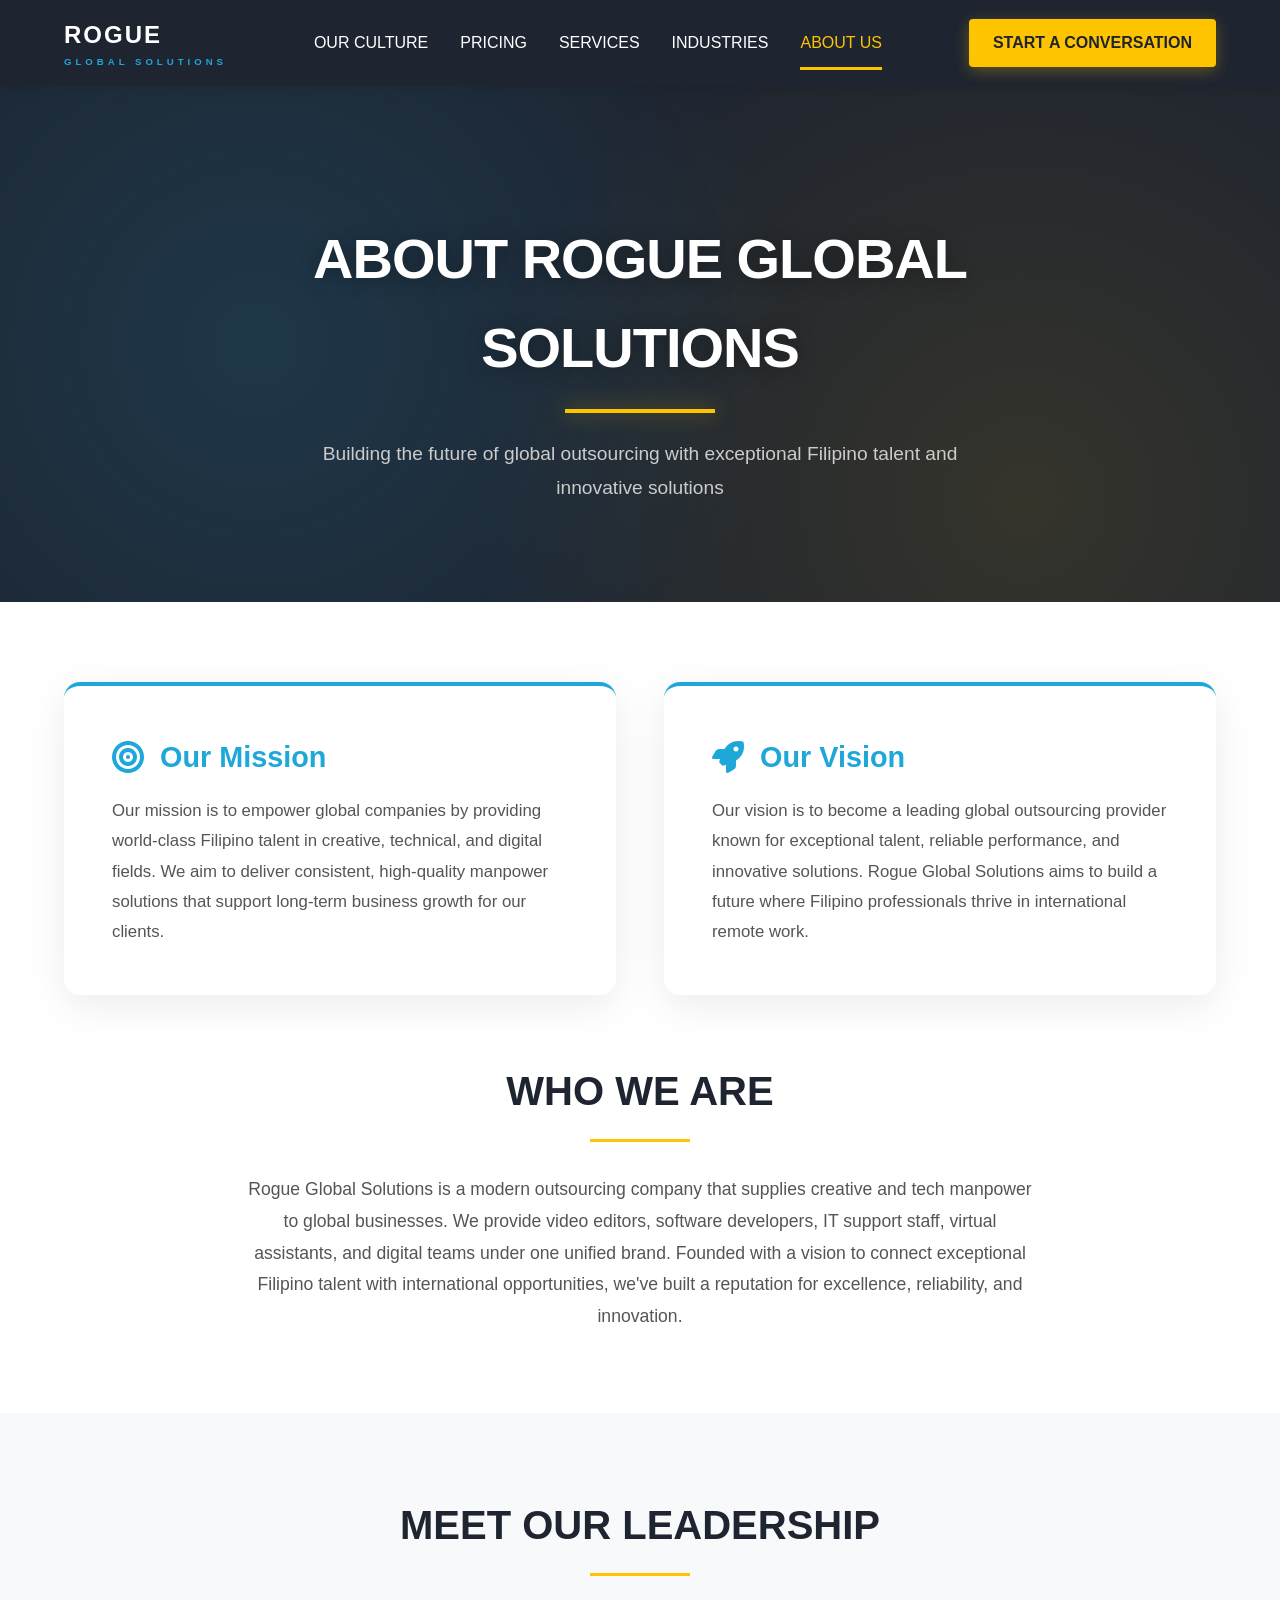
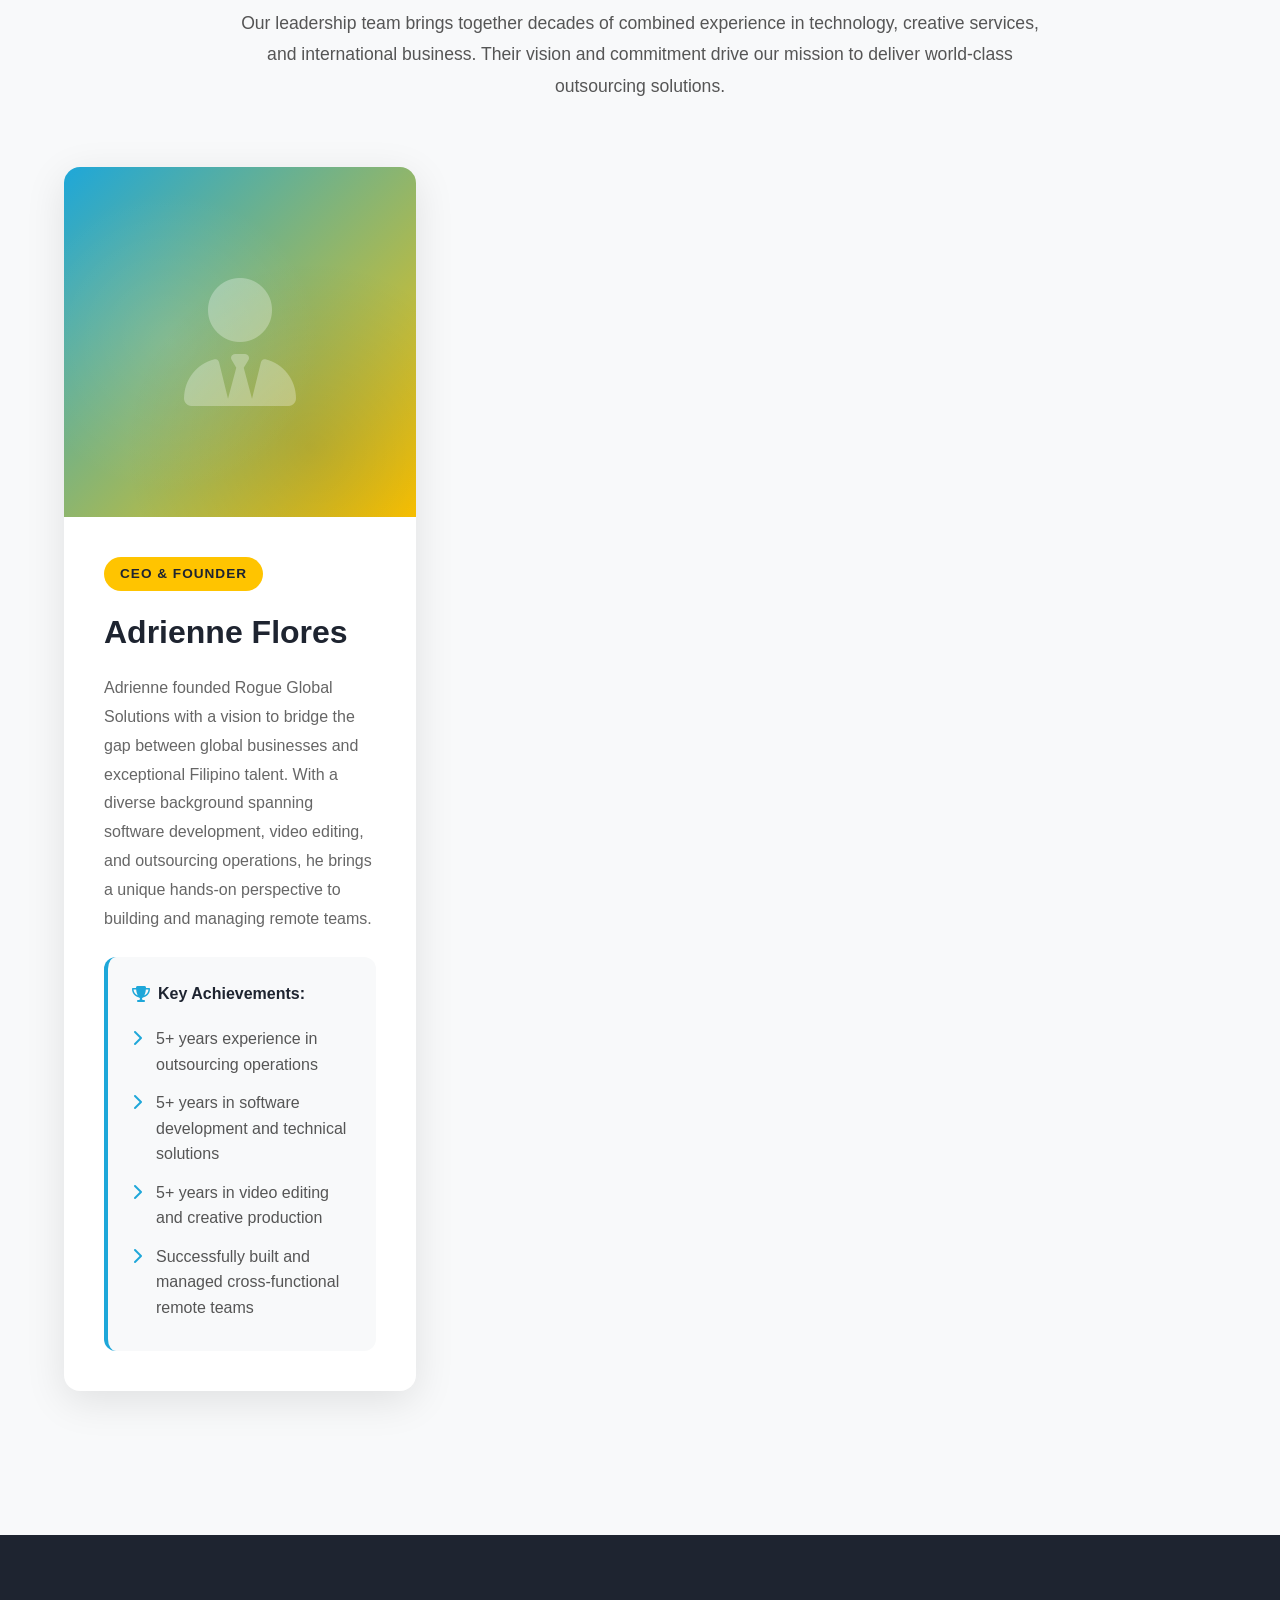
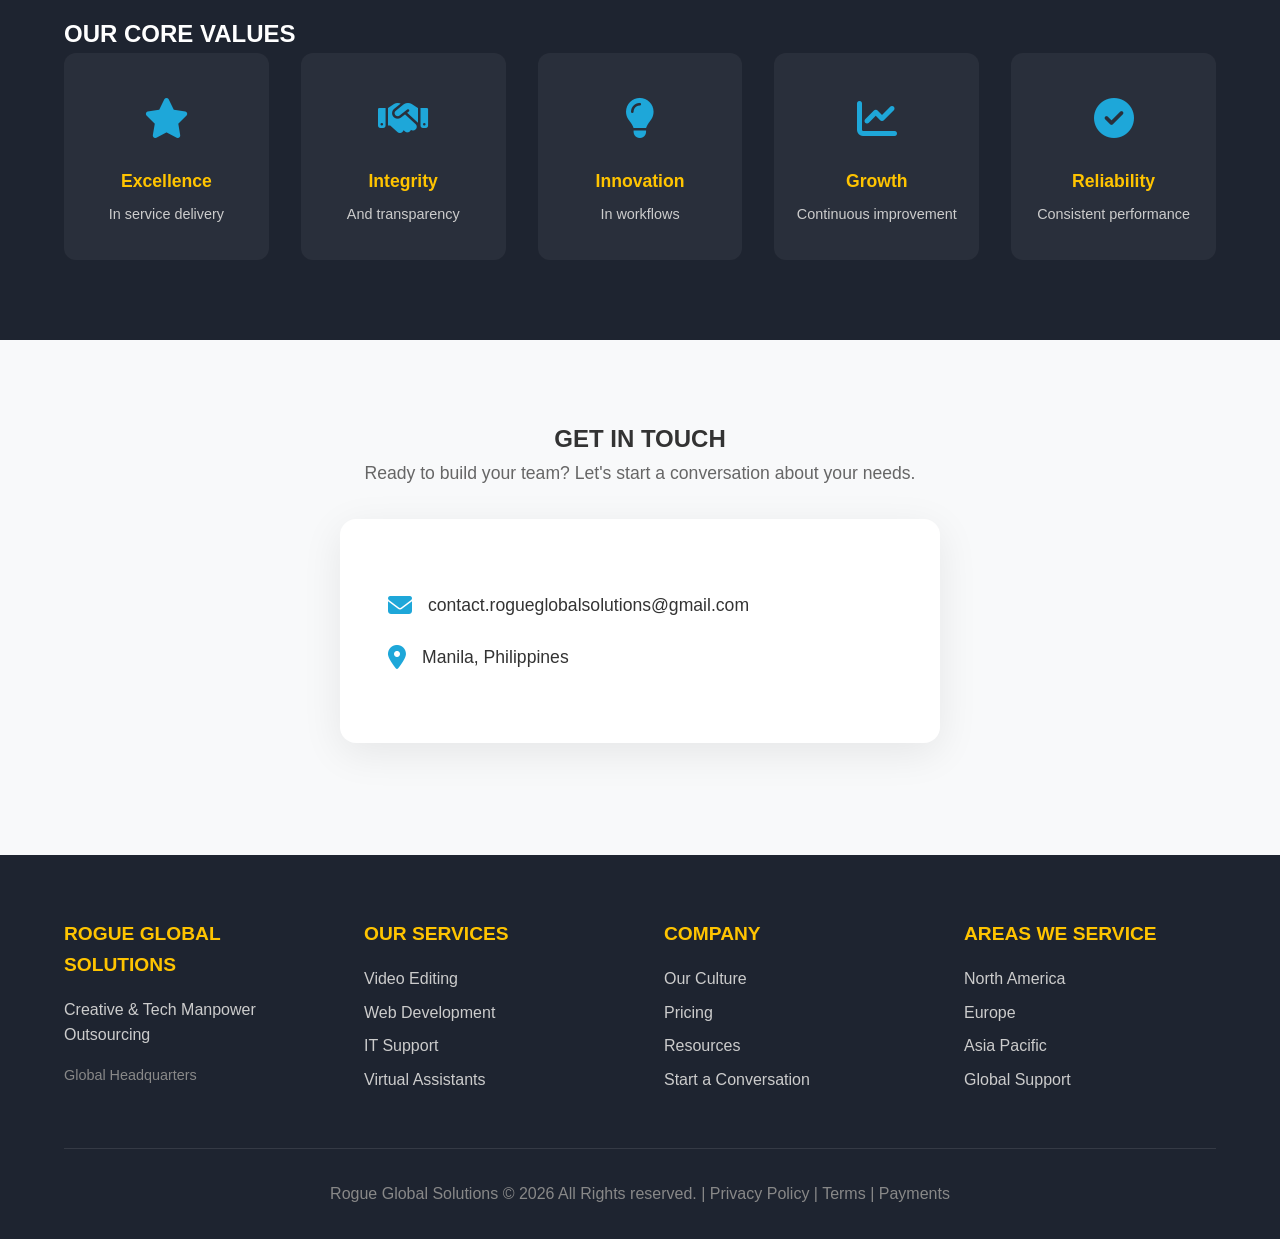
==== about.html @ 1115d899 "mobile responsive" ====
<!DOCTYPE html>
<html lang="en">
<head>
    <meta charset="UTF-8">
    <meta name="viewport" content="width=device-width, initial-scale=1.0">

    <title>About Us - Rogue Global Solutions | 100% Filipino Owned Since 2020</title>
    <meta name="description" content="Learn about Rogue Global Solutions - 100% Filipino owned, 5+ years experience, providing world-class creative and tech talent with 100% remote support globally.">
    <meta name="keywords" content="about rogue global solutions, Filipino owned business, outsourcing company, remote talent, global headquarters, creative manpower, tech outsourcing">

    <meta property="og:title" content="About Us - Rogue Global Solutions | 100% Filipino Owned">
    <meta property="og:description" content="100% Filipino owned, 5+ years experience, providing world-class creative and tech talent globally.">
    <meta property="og:image" content="http://rogueglobalsolutions.tech/static/images/logo.png">
    <meta property="og:url" content="http://rogueglobalsolutions.tech/about.html">
    <meta property="og:type" content="website">

    <link rel="stylesheet" href="https://cdnjs.cloudflare.com/ajax/libs/font-awesome/6.4.0/css/all.min.css">
    <link rel="icon" type="image/png" href="/static/images/logo.png">
    <link rel="shortcut icon" type="image/png" href="/static/images/logo.png">
    <style>
    * {
        margin: 0;
        padding: 0;
        box-sizing: border-box;
    }

    body {
        font-family: -apple-system, BlinkMacSystemFont, 'Segoe UI', Roboto, 'Helvetica Neue', Arial, sans-serif;
        line-height: 1.6;
        color: #333;
        overflow-x: hidden;
    }

    header {
        background: #1e2430;
        padding: 1rem 5%;
        position: sticky;
        top: 0;
        z-index: 1000;
        box-shadow: 0 2px 10px rgba(0,0,0,0.1);
    }

    nav {
        display: flex;
        justify-content: space-between;
        align-items: center;
        max-width: 1400px;
        margin: 0 auto;
    }

    .logo {
        font-size: 1.5rem;
        font-weight: 900;
        color: #ffffff;
        letter-spacing: 2px;
    }

    .logo span {
        color: #1ea7d9;
        display: block;
        font-size: 0.6rem;
        letter-spacing: 4px;
        font-weight: 600;
    }

    .nav-links {
        display: flex;
        gap: 2rem;
        list-style: none;
    }

    .nav-links a {
        color: #fff;
        text-decoration: none;
        font-weight: 500;
        transition: color 0.3s;
        position: relative;
    }

    .nav-links a:hover {
        color: #ffc400;
    }

    .nav-links a.active {
        color: #ffc400;
    }

    .nav-links a.active::after {
        content: '';
        position: absolute;
        bottom: -1.2rem;
        left: 0;
        right: 0;
        height: 3px;
        background: #ffc400;
    }

    .cta-buttons {
        display: flex;
        gap: 1rem;
    }

    .btn {
        padding: 0.7rem 1.5rem;
        border: none;
        cursor: pointer;
        font-weight: 600;
        transition: all 0.3s;
        text-decoration: none;
        display: inline-block;
        border-radius: 4px;
    }

    .btn-outline {
        background: transparent;
        border: 2px solid #1ea7d9;
        color: #1ea7d9;
    }

    .btn-outline:hover {
        background: #1ea7d9;
        color: #fff;
    }

    .btn-primary {
        background: #ffc400;
        color: #1e2430;
        box-shadow: 0 4px 15px rgba(255, 196, 0, 0.3);
    }

    .btn-primary:hover {
        background: #ffcd33;
        transform: translateY(-2px);
        box-shadow: 0 6px 20px rgba(255, 196, 0, 0.5);
    }

    .hero {
        background: #1e2430;
        color: #fff;
        padding: 8rem 5% 6rem;
        text-align: center;
        position: relative;
        overflow: hidden;
    }

    .hero::before {
        content: '';
        position: absolute;
        top: 0;
        left: 0;
        right: 0;
        bottom: 0;
        background: 
            radial-gradient(circle at 20% 50%, rgba(30, 167, 217, 0.15) 0%, transparent 50%),
            radial-gradient(circle at 80% 80%, rgba(255, 196, 0, 0.1) 0%, transparent 50%);
    }

    .hero-content {
        max-width: 900px;
        margin: 0 auto;
        position: relative;
        z-index: 1;
    }

    .hero h1 {
        font-size: 3.5rem;
        margin-bottom: 1.5rem;
        font-weight: 800;
        letter-spacing: -1px;
        text-shadow: 0 2px 20px rgba(0,0,0,0.3);
    }

    .hero h1::after {
        content: '';
        display: block;
        width: 150px;
        height: 4px;
        background: #ffc400;
        margin: 1rem auto;
        box-shadow: 0 0 20px rgba(255, 196, 0, 0.5);
    }

    .hero p {
        font-size: 1.2rem;
        color: #ccc;
        max-width: 700px;
        margin: 0 auto;
        line-height: 1.8;
    }

    .section {
        padding: 5rem 5%;
    }

    .section-alt {
        background: #f8f9fa;
    }

    .section-container {
        max-width: 1200px;
        margin: 0 auto;
    }

    .section h2 {
        font-size: 2.5rem;
        margin-bottom: 2rem;
        color: #1e2430;
        font-weight: 700;
        text-align: center;
    }

    .section h2::after {
        content: '';
        display: block;
        width: 100px;
        height: 3px;
        background: #ffc400;
        margin: 1rem auto;
    }

    .mission-vision {
        display: grid;
        grid-template-columns: 1fr 1fr;
        gap: 3rem;
        margin-bottom: 4rem;
    }

    .mission-box, .vision-box {
        background: #fff;
        padding: 3rem;
        border-radius: 16px;
        box-shadow: 0 10px 40px rgba(0,0,0,0.08);
        border-top: 4px solid #1ea7d9;
        transition: transform 0.3s;
    }

    .mission-box:hover, .vision-box:hover {
        transform: translateY(-10px);
    }

    .mission-box h3, .vision-box h3 {
        font-size: 1.8rem;
        color: #1ea7d9;
        margin-bottom: 1rem;
        font-weight: 700;
        display: flex;
        align-items: center;
        gap: 1rem;
    }

    .mission-box h3 i, .vision-box h3 i {
        font-size: 2rem;
    }

    .mission-box p, .vision-box p {
        color: #555;
        line-height: 1.8;
        font-size: 1.05rem;
    }

    .leadership-section {
        margin-top: 4rem;
    }

    .leadership-intro {
        text-align: center;
        max-width: 800px;
        margin: 0 auto 4rem;
    }

    .leadership-intro p {
        font-size: 1.1rem;
        color: #555;
        line-height: 1.8;
    }

    .leaders-grid {
        display: grid;
        grid-template-columns: 1fr 1fr 1fr;
        gap: 3rem;
        margin-bottom: 4rem;
    }

    .leader-card {
        background: #fff;
        border-radius: 16px;
        overflow: hidden;
        box-shadow: 0 10px 40px rgba(0,0,0,0.1);
        transition: all 0.3s;
    }

    .leader-card:hover {
        transform: translateY(-10px);
        box-shadow: 0 20px 60px rgba(30, 167, 217, 0.2);
    }

    .leader-image {
        width: 100%;
        height: 350px;
        background: linear-gradient(135deg, #1ea7d9 0%, #ffc400 100%);
        display: flex;
        align-items: center;
        justify-content: center;
        font-size: 8rem;
        color: rgba(255,255,255,0.3);
        position: relative;
        overflow: hidden;
    }

    .leader-image i {
        position: relative;
        z-index: 1;
    }

    .leader-image::before {
        content: '';
        position: absolute;
        top: 0;
        left: 0;
        right: 0;
        bottom: 0;
        background: 
            radial-gradient(circle at 30% 50%, rgba(255,255,255,0.1) 0%, transparent 50%),
            radial-gradient(circle at 70% 80%, rgba(0,0,0,0.1) 0%, transparent 50%);
    }

    .leader-content {
        padding: 2.5rem;
    }

    .leader-title {
        display: inline-block;
        background: #ffc400;
        color: #1e2430;
        padding: 0.4rem 1rem;
        border-radius: 20px;
        font-size: 0.85rem;
        font-weight: 700;
        text-transform: uppercase;
        letter-spacing: 1px;
        margin-bottom: 1rem;
    }

    .leader-name {
        font-size: 2rem;
        color: #1e2430;
        margin-bottom: 1rem;
        font-weight: 800;
    }

    .leader-bio {
        color: #666;
        line-height: 1.8;
        margin-bottom: 1.5rem;
    }

    .leader-highlights {
        background: #f8f9fa;
        padding: 1.5rem;
        border-radius: 12px;
        border-left: 4px solid #1ea7d9;
    }

    .leader-highlights h4 {
        color: #1e2430;
        font-size: 1rem;
        margin-bottom: 0.8rem;
        font-weight: 700;
        display: flex;
        align-items: center;
        gap: 0.5rem;
    }

    .leader-highlights h4 i {
        color: #1ea7d9;
    }

    .leader-highlights ul {
        list-style: none;
        padding: 0;
    }

    .leader-highlights li {
        color: #555;
        padding: 0.4rem 0;
        padding-left: 1.5rem;
        position: relative;
    }

    .leader-highlights li::before {
        content: "\f054";
        font-family: "Font Awesome 6 Free";
        font-weight: 900;
        position: absolute;
        left: 0;
        color: #1ea7d9;
    }

    .values-section {
        background: #1e2430;
        color: #fff;
        padding: 5rem 5%;
    }

    .values-section h2 {
        color: #fff;
    }

    .values-grid {
        display: grid;
        grid-template-columns: repeat(5, 1fr);
        gap: 2rem;
        max-width: 1200px;
        margin: 0 auto;
    }

    .value-card {
        text-align: center;
        padding: 2rem 1rem;
        background: rgba(255,255,255,0.05);
        border-radius: 12px;
        transition: all 0.3s;
        border: 2px solid transparent;
    }

    .value-card:hover {
        background: rgba(255,255,255,0.1);
        border-color: #ffc400;
        transform: translateY(-10px);
    }

    .value-icon {
        font-size: 2.5rem;
        margin-bottom: 1rem;
        color: #1ea7d9;
    }

    .value-card h3 {
        font-size: 1.1rem;
        margin-bottom: 0.5rem;
        font-weight: 700;
        color: #ffc400;
    }

    .value-card p {
        font-size: 0.9rem;
        color: #ccc;
    }

    .timeline-section {
        margin-top: 4rem;
    }

    .timeline {
        position: relative;
        max-width: 900px;
        margin: 0 auto;
        padding: 2rem 0;
    }

    .timeline::before {
        content: '';
        position: absolute;
        left: 50%;
        transform: translateX(-50%);
        width: 4px;
        height: 100%;
        background: #1ea7d9;
        opacity: 0.3;
    }

    .timeline-item {
        display: flex;
        justify-content: space-between;
        margin-bottom: 3rem;
        position: relative;
    }

    .timeline-item:nth-child(odd) {
        flex-direction: row-reverse;
    }

    .timeline-content {
        width: 45%;
        background: #fff;
        padding: 2rem;
        border-radius: 12px;
        box-shadow: 0 5px 20px rgba(0,0,0,0.08);
        border-left: 4px solid #1ea7d9;
    }

    .timeline-year {
        font-size: 1.5rem;
        color: #1ea7d9;
        font-weight: 800;
        margin-bottom: 0.5rem;
        display: flex;
        align-items: center;
        gap: 0.5rem;
    }

    .timeline-year i {
        font-size: 1.3rem;
    }

    .timeline-content h4 {
        color: #1e2430;
        font-size: 1.2rem;
        margin-bottom: 0.5rem;
        font-weight: 700;
    }

    .timeline-content p {
        color: #666;
        line-height: 1.6;
    }

    .timeline-marker {
        position: absolute;
        left: 50%;
        transform: translateX(-50%);
        width: 20px;
        height: 20px;
        background: #ffc400;
        border-radius: 50%;
        border: 4px solid #fff;
        box-shadow: 0 0 0 4px #1ea7d9;
    }

    .contact-section {
        background: #f8f9fa;
        padding: 5rem 5%;
        text-align: center;
    }

    .contact-info {
        max-width: 600px;
        margin: 2rem auto;
        background: #fff;
        padding: 3rem;
        border-radius: 16px;
        box-shadow: 0 10px 40px rgba(0,0,0,0.08);
    }

    .contact-item {
        display: flex;
        align-items: center;
        justify-content: flex-start;
        gap: 1rem;
        margin: 1.5rem 0;
        font-size: 1.1rem;
    }

    .contact-item i {
        color: #1ea7d9;
        font-size: 1.5rem;
    }

    .contact-item a {
        color: #333;
        text-decoration: none;
        transition: color 0.3s;
    }

    .contact-item a:hover {
        color: #1ea7d9;
    }

    .footer {
        background: #1e2430;
        color: #fff;
        padding: 4rem 5% 2rem;
    }

    .footer-container {
        max-width: 1200px;
        margin: 0 auto;
        display: grid;
        grid-template-columns: repeat(4, 1fr);
        gap: 3rem;
    }

    .footer-section h3 {
        color: #ffc400;
        margin-bottom: 1rem;
        font-size: 1.2rem;
        font-weight: 700;
    }

    .footer-section ul {
        list-style: none;
    }

    .footer-section ul li {
        margin-bottom: 0.5rem;
    }

    .footer-section a {
        color: #ccc;
        text-decoration: none;
        transition: color 0.3s;
    }

    .footer-section a:hover {
        color: #ffc400;
    }

    .footer-bottom {
        text-align: center;
        margin-top: 3rem;
        padding-top: 2rem;
        border-top: 1px solid rgba(255,255,255,0.1);
        color: #888;
    }

    @media (max-width: 768px) {
        .hero h1 {
            font-size: 2rem;
            line-height: 1.2;
        }

        .hero {
            padding: 5rem 5% 4rem;
        }

        .hero p {
            font-size: 1rem;
        }

        .nav-links {
            display: none;
        }

        .cta-buttons {
            display: none;
        }

        .section {
            padding: 3rem 5%;
        }

        .section h2 {
            font-size: 1.8rem;
        }

        .section h2::after {
            width: 80px;
        }

        .mission-vision {
            grid-template-columns: 1fr;
            gap: 2rem;
            margin-bottom: 2rem;
        }

        .mission-box, .vision-box {
            padding: 2rem;
        }

        .mission-box h3, .vision-box h3 {
            font-size: 1.5rem;
            flex-direction: column;
            text-align: center;
        }

        .mission-box h3 i, .vision-box h3 i {
            font-size: 2.5rem;
            margin-bottom: 0.5rem;
        }

        .mission-box p, .vision-box p {
            font-size: 1rem;
        }

        .leadership-intro {
            margin-bottom: 2rem;
        }

        .leadership-intro p {
            font-size: 1rem;
        }

        .leaders-grid {
            grid-template-columns: 1fr;
            gap: 2rem;
            margin-bottom: 2rem;
        }

        .leader-image {
            height: 250px;
            font-size: 5rem;
        }

        .leader-content {
            padding: 2rem;
        }

        .leader-name {
            font-size: 1.5rem;
        }

        .leader-bio {
            font-size: 1rem;
        }

        .leader-highlights {
            padding: 1.2rem;
        }

        .leader-highlights li {
            font-size: 0.95rem;
        }

        .values-section {
            padding: 3rem 5%;
        }

        .values-grid {
            grid-template-columns: 1fr;
            gap: 1.5rem;
        }

        .value-card {
            padding: 1.5rem;
        }

        .value-icon {
            font-size: 2rem;
        }

        .timeline::before {
            left: 20px;
        }

        .timeline-item {
            flex-direction: column !important;
        }

        .timeline-content {
            width: 100%;
            margin-left: 40px;
        }

        .timeline-marker {
            left: 20px;
        }

        .contact-section {
            padding: 3rem 5%;
        }

        .contact-info {
            padding: 2rem;
        }

        .contact-item {
            font-size: 1rem;
            flex-direction: column;
            text-align: center;
        }

        .contact-item a {
            word-break: break-all;
        }

        .footer-container {
            grid-template-columns: 1fr;
            gap: 2rem;
        }

        .footer {
            padding: 3rem 5% 2rem;
        }

        .logo {
            font-size: 1.2rem;
        }

        .logo span {
            font-size: 0.5rem;
        }
    }
    </style>
</head>
<body>
<header>
        <nav>
            <div class="logo">
                ROGUE
                <span>GLOBAL SOLUTIONS</span>
            </div>
            <ul class="nav-links">
                <li><a href="index.html">OUR CULTURE</a></li>
                <li><a href="pricing.html">PRICING</a></li>
                <li><a href="services.html">SERVICES</a></li>
                <li><a href="industries.html">INDUSTRIES</a></li>
                <li><a href="about.html" class="active">ABOUT US</a></li>
            </ul>
            <div class="cta-buttons">
                <a href="https://mail.google.com/mail/?view=cm&fs=1&to=contact.rogueglobalsolutions@gmail.com" target="_blank" class="btn btn-primary">START A CONVERSATION</a>
            </div>
        </nav>
    </header>

    <section class="hero">
        <div class="hero-content">
            <h1>ABOUT ROGUE GLOBAL SOLUTIONS</h1>
            <p>Building the future of global outsourcing with exceptional Filipino talent and innovative solutions</p>
        </div>
    </section>

    <section class="section">
        <div class="section-container">
            <div class="mission-vision">
                <div class="mission-box">
                    <h3><i class="fas fa-bullseye"></i> Our Mission</h3>
                    <p>Our mission is to empower global companies by providing world-class Filipino talent in creative, technical, and digital fields. We aim to deliver consistent, high-quality manpower solutions that support long-term business growth for our clients.</p>
                </div>
                <div class="vision-box">
                    <h3><i class="fas fa-rocket"></i> Our Vision</h3>
                    <p>Our vision is to become a leading global outsourcing provider known for exceptional talent, reliable performance, and innovative solutions. Rogue Global Solutions aims to build a future where Filipino professionals thrive in international remote work.</p>
                </div>
            </div>

            <div style="text-align: center; max-width: 800px; margin: 0 auto;">
                <h2 style="text-align: center;">WHO WE ARE</h2>
                <p style="font-size: 1.1rem; color: #555; line-height: 1.8;">Rogue Global Solutions is a modern outsourcing company that supplies creative and tech manpower to global businesses. We provide video editors, software developers, IT support staff, virtual assistants, and digital teams under one unified brand. Founded with a vision to connect exceptional Filipino talent with international opportunities, we've built a reputation for excellence, reliability, and innovation.</p>
            </div>
        </div>
    </section>

<section class="section section-alt">
        <div class="section-container">
            <h2>MEET OUR LEADERSHIP</h2>
            
            <div class="leadership-intro">
                <p>Our leadership team brings together decades of combined experience in technology, creative services, and international business. Their vision and commitment drive our mission to deliver world-class outsourcing solutions.</p>
            </div>

            <div class="leaders-grid">
                <div class="leader-card">
                    <div class="leader-image">
                        <i class="fas fa-user-tie"></i>
                    </div>
                    <div class="leader-content">
                        <span class="leader-title">CEO & Founder</span>
                        <h3 class="leader-name">Adrienne Flores</h3>
                        <p class="leader-bio">Adrienne founded Rogue Global Solutions with a vision to bridge the gap between global businesses and exceptional Filipino talent. With a diverse background spanning software development, video editing, and outsourcing operations, he brings a unique hands-on perspective to building and managing remote teams.</p>
                        <div class="leader-highlights">
                            <h4><i class="fas fa-trophy"></i> Key Achievements:</h4>
                            <ul>
                                <li>5+ years experience in outsourcing operations</li>
                                <li>5+ years in software development and technical solutions</li>
                                <li>5+ years in video editing and creative production</li>
                                <li>Successfully built and managed cross-functional remote teams</li>
                            </ul>
                        </div>
                    </div>
                </div>
            </div>
        </div>
    </section>

    <section class="values-section">
        <div class="section-container">
            <h2>OUR CORE VALUES</h2>
            <div class="values-grid">
                <div class="value-card">
                    <div class="value-icon"><i class="fas fa-star"></i></div>
                    <h3>Excellence</h3>
                    <p>In service delivery</p>
                </div>
                <div class="value-card">
                    <div class="value-icon"><i class="fas fa-handshake"></i></div>
                    <h3>Integrity</h3>
                    <p>And transparency</p>
                </div>
                <div class="value-card">
                    <div class="value-icon"><i class="fas fa-lightbulb"></i></div>
                    <h3>Innovation</h3>
                    <p>In workflows</p>
                </div>
                <div class="value-card">
                    <div class="value-icon"><i class="fas fa-chart-line"></i></div>
                    <h3>Growth</h3>
                    <p>Continuous improvement</p>
                </div>
                <div class="value-card">
                    <div class="value-icon"><i class="fas fa-check-circle"></i></div>
                    <h3>Reliability</h3>
                    <p>Consistent performance</p>
                </div>
            </div>
        </div>
    </section>


    <section id="contact" class="contact-section">
        <div class="section-container">
            <h2>GET IN TOUCH</h2>
            <p style="color: #666; font-size: 1.1rem; margin-bottom: 2rem;">Ready to build your team? Let's start a conversation about your needs.</p>
            
            <div class="contact-info">
                <div class="contact-item">
                    <i class="fas fa-envelope"></i>
                    <a href="mailto:contact.rogueglobalsolutions@gmail.com">contact.rogueglobalsolutions@gmail.com</a>
                </div>
                <div class="contact-item">
                    <i class="fas fa-map-marker-alt"></i>
                    <span>Manila, Philippines</span>
                </div>
            </div>
        </div>
    </section>

    <footer class="footer">
        <div class="footer-container">
            <div class="footer-section">
                <h3>ROGUE GLOBAL SOLUTIONS</h3>
                <p style="color: #ccc; margin-bottom: 1rem;">Creative & Tech Manpower Outsourcing</p>
                <p style="color: #888; font-size: 0.9rem;">Global Headquarters</p>
            </div>
            <div class="footer-section">
                <h3>OUR SERVICES</h3>
                <ul>
                    <li><a href="services.html">Video Editing</a></li>
                    <li><a href="services.html">Web Development</a></li>
                    <li><a href="services.html">IT Support</a></li>
                    <li><a href="services.html">Virtual Assistants</a></li>
                </ul>
            </div>
            <div class="footer-section">
                <h3>COMPANY</h3>
                <ul>
                    <li><a href="index.html">Our Culture</a></li>
                    <li><a href="pricing.html">Pricing</a></li>
                    <li><a href="resources.html">Resources</a></li>
                    <li><a href="#contact">Start a Conversation</a></li>
                </ul>
            </div>
            <div class="footer-section">
                <h3>AREAS WE SERVICE</h3>
                <ul>
                    <li><a href="#">North America</a></li>
                    <li><a href="#">Europe</a></li>
                    <li><a href="#">Asia Pacific</a></li>
                    <li><a href="#">Global Support</a></li>
                </ul>
            </div>
        </div>
        <div class="footer-bottom">
            <p>Rogue Global Solutions © 2026 All Rights reserved. | Privacy Policy | Terms | Payments</p>
        </div>
    </footer>
</body>
</html>
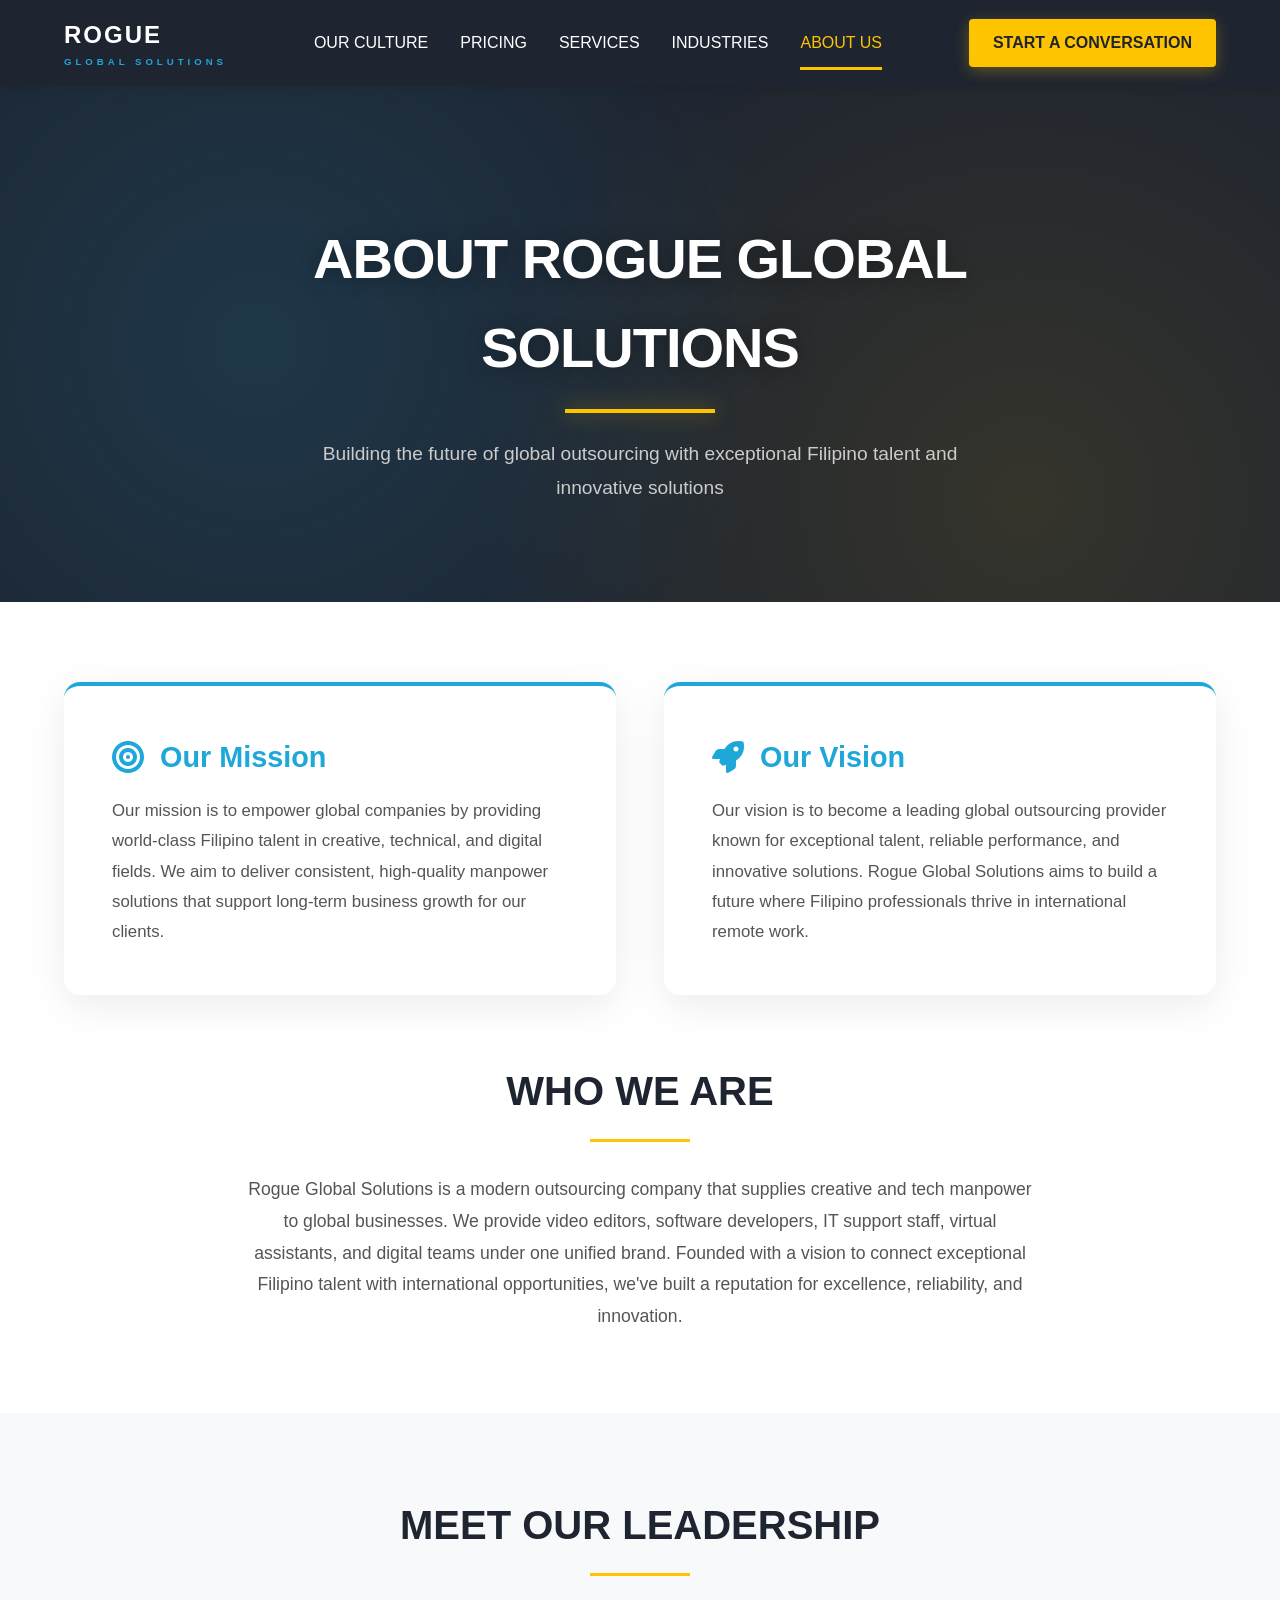
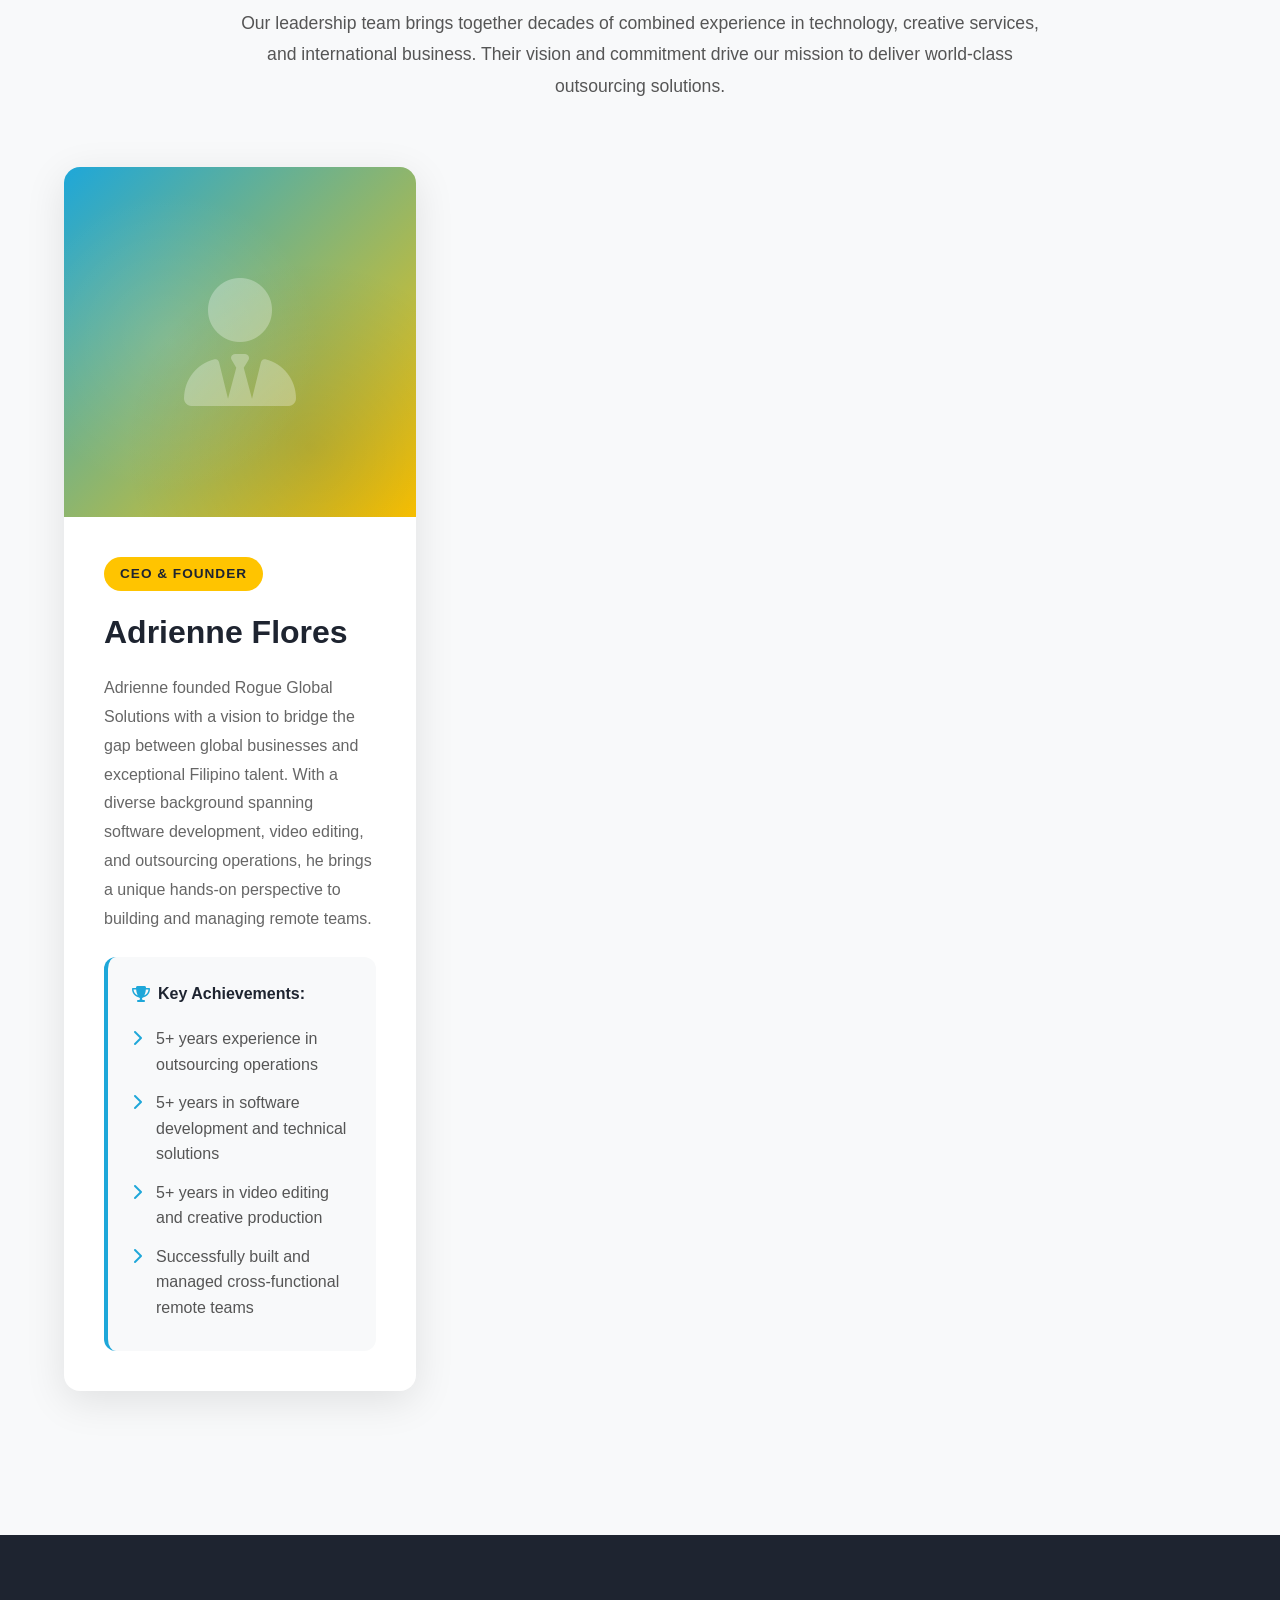
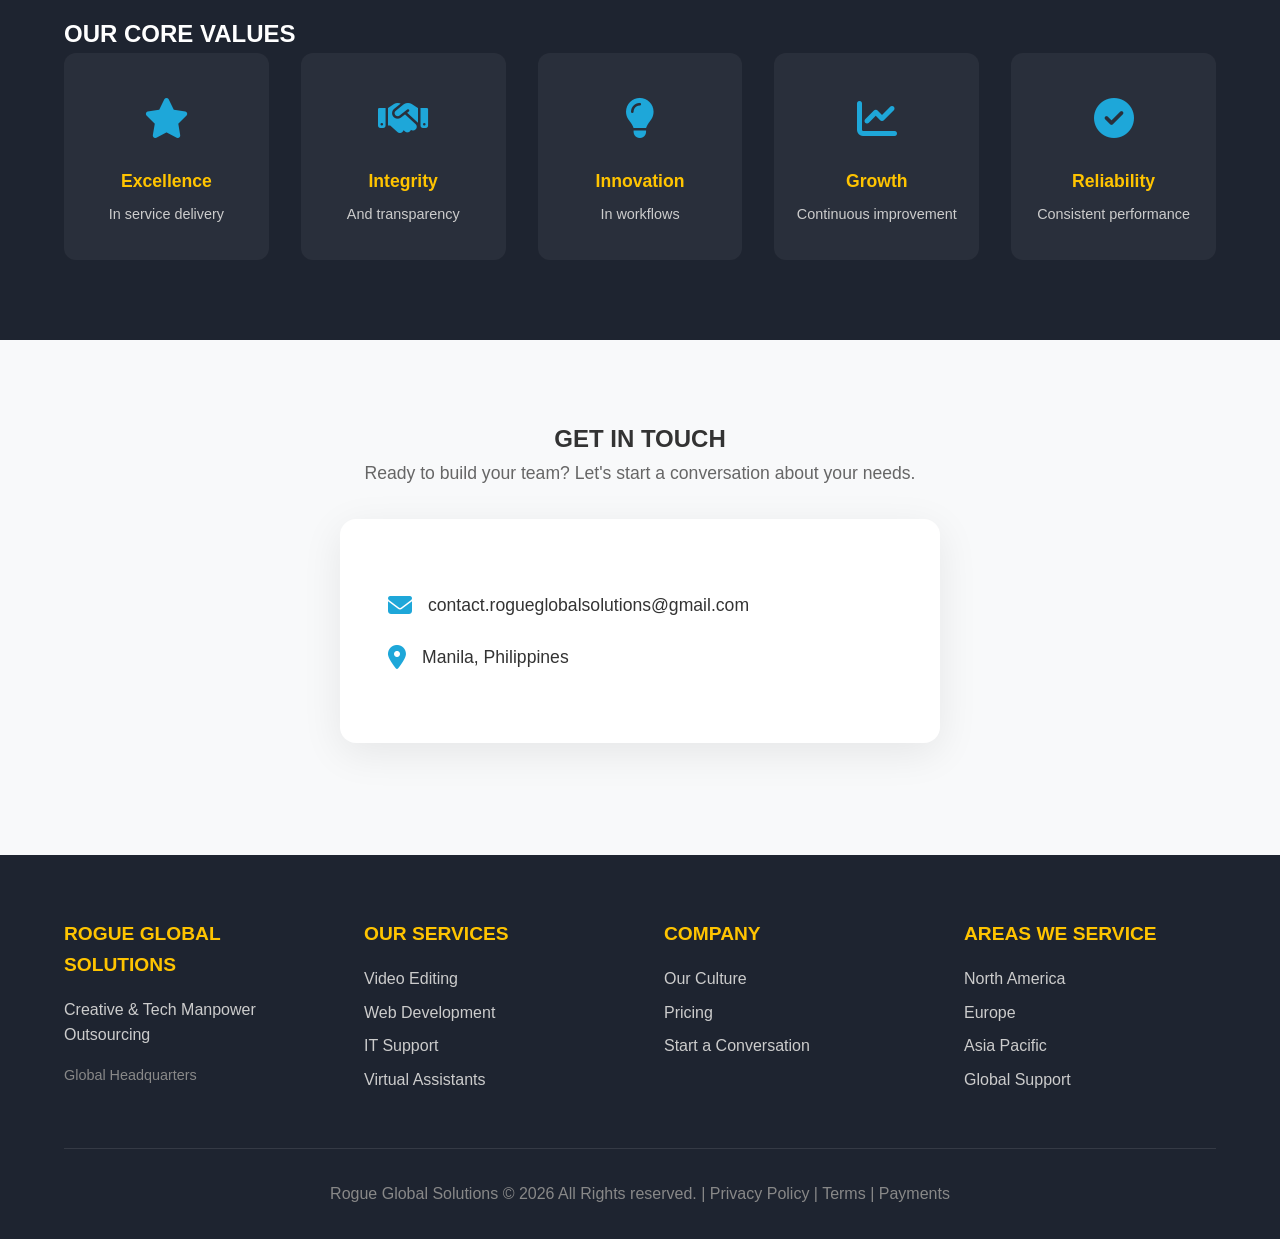
==== commit 866428b3: "seo update" ====
--- a/about.html
+++ b/about.html
@@ -53,6 +53,7 @@
         font-weight: 900;
         color: #ffffff;
         letter-spacing: 2px;
+        z-index: 1001;
     }
 
     .logo span {
@@ -61,6 +62,46 @@
         font-size: 0.6rem;
         letter-spacing: 4px;
         font-weight: 600;
+    }
+
+    /* Hamburger Menu */
+    .hamburger {
+        display: none;
+        flex-direction: column;
+        cursor: pointer;
+        gap: 6px;
+        z-index: 1001;
+        padding: 10px;
+        border-radius: 8px;
+        transition: background 0.3s;
+    }
+
+    .hamburger:hover {
+        background: rgba(255, 196, 0, 0.1);
+    }
+
+    .hamburger span {
+        width: 28px;
+        height: 3px;
+        background: #fff;
+        transition: all 0.4s cubic-bezier(0.68, -0.55, 0.265, 1.55);
+        border-radius: 3px;
+        box-shadow: 0 2px 5px rgba(0, 0, 0, 0.2);
+    }
+
+    .hamburger.active span:nth-child(1) {
+        transform: rotate(45deg) translate(9px, 9px);
+        background: #ffc400;
+    }
+
+    .hamburger.active span:nth-child(2) {
+        opacity: 0;
+        transform: translateX(-20px);
+    }
+
+    .hamburger.active span:nth-child(3) {
+        transform: rotate(-45deg) translate(9px, -9px);
+        background: #ffc400;
     }
 
     .nav-links {
@@ -613,7 +654,80 @@
         color: #888;
     }
 
+    /* Mobile Responsive */
     @media (max-width: 768px) {
+        .hamburger {
+            display: flex;
+        }
+
+        .nav-links {
+            position: fixed;
+            right: -100%;
+            top: 0;
+            flex-direction: column;
+            background: linear-gradient(135deg, #1e2430 0%, #2a3142 100%);
+            width: 280px;
+            height: 100vh;
+            text-align: left;
+            transition: right 0.3s ease;
+            box-shadow: -5px 0 30px rgba(0, 0, 0, 0.5);
+            padding: 5rem 0 2rem;
+            gap: 0;
+            overflow-y: auto;
+            backdrop-filter: blur(10px);
+        }
+
+        .nav-links.active {
+            right: 0;
+        }
+
+        .nav-links li {
+            padding: 0;
+            border-bottom: none;
+            margin: 0.5rem 1.5rem;
+        }
+
+        .nav-links a {
+            display: block;
+            padding: 1rem 1.5rem;
+            border-radius: 8px;
+            transition: all 0.3s;
+            border-left: 3px solid transparent;
+        }
+
+        .nav-links a:hover,
+        .nav-links a.active {
+            background: rgba(255, 196, 0, 0.1);
+            border-left-color: #ffc400;
+            transform: translateX(5px);
+        }
+
+        .nav-links a.active::after {
+            display: none;
+        }
+
+        /* Mobile overlay */
+        .nav-links.active::before {
+            content: '';
+            position: fixed;
+            top: 0;
+            left: 0;
+            width: 100vw;
+            height: 100vh;
+            background: rgba(0, 0, 0, 0.6);
+            z-index: -1;
+            animation: fadeIn 0.3s;
+        }
+
+        @keyframes fadeIn {
+            from { opacity: 0; }
+            to { opacity: 1; }
+        }
+
+        .cta-buttons {
+            display: none;
+        }
+
         .hero h1 {
             font-size: 2rem;
             line-height: 1.2;
@@ -625,14 +739,6 @@
 
         .hero p {
             font-size: 1rem;
-        }
-
-        .nav-links {
-            display: none;
-        }
-
-        .cta-buttons {
-            display: none;
         }
 
         .section {
@@ -789,13 +895,21 @@
                 ROGUE
                 <span>GLOBAL SOLUTIONS</span>
             </div>
-            <ul class="nav-links">
+            
+            <div class="hamburger" id="hamburger">
+                <span></span>
+                <span></span>
+                <span></span>
+            </div>
+
+            <ul class="nav-links" id="navLinks">
                 <li><a href="index.html">OUR CULTURE</a></li>
                 <li><a href="pricing.html">PRICING</a></li>
                 <li><a href="services.html">SERVICES</a></li>
                 <li><a href="industries.html">INDUSTRIES</a></li>
                 <li><a href="about.html" class="active">ABOUT US</a></li>
             </ul>
+            
             <div class="cta-buttons">
                 <a href="https://mail.google.com/mail/?view=cm&fs=1&to=contact.rogueglobalsolutions@gmail.com" target="_blank" class="btn btn-primary">START A CONVERSATION</a>
             </div>
@@ -934,7 +1048,6 @@
                 <ul>
                     <li><a href="index.html">Our Culture</a></li>
                     <li><a href="pricing.html">Pricing</a></li>
-                    <li><a href="resources.html">Resources</a></li>
                     <li><a href="#contact">Start a Conversation</a></li>
                 </ul>
             </div>
@@ -952,5 +1065,43 @@
             <p>Rogue Global Solutions © 2026 All Rights reserved. | Privacy Policy | Terms | Payments</p>
         </div>
     </footer>
+
+    <script>
+        const hamburger = document.getElementById('hamburger');
+        const navLinks = document.getElementById('navLinks');
+        const body = document.body;
+
+        // Toggle hamburger menu
+        hamburger.addEventListener('click', (e) => {
+            e.stopPropagation();
+            hamburger.classList.toggle('active');
+            navLinks.classList.toggle('active');
+            
+            // Prevent body scroll when menu is open
+            if (navLinks.classList.contains('active')) {
+                body.style.overflow = 'hidden';
+            } else {
+                body.style.overflow = '';
+            }
+        });
+
+        // Close menu when clicking on a link
+        document.querySelectorAll('.nav-links a').forEach(link => {
+            link.addEventListener('click', () => {
+                hamburger.classList.remove('active');
+                navLinks.classList.remove('active');
+                body.style.overflow = '';
+            });
+        });
+
+        // Close menu when clicking on overlay
+        navLinks.addEventListener('click', (e) => {
+            if (e.target === navLinks) {
+                hamburger.classList.remove('active');
+                navLinks.classList.remove('active');
+                body.style.overflow = '';
+            }
+        });
+    </script>
 </body>
 </html>
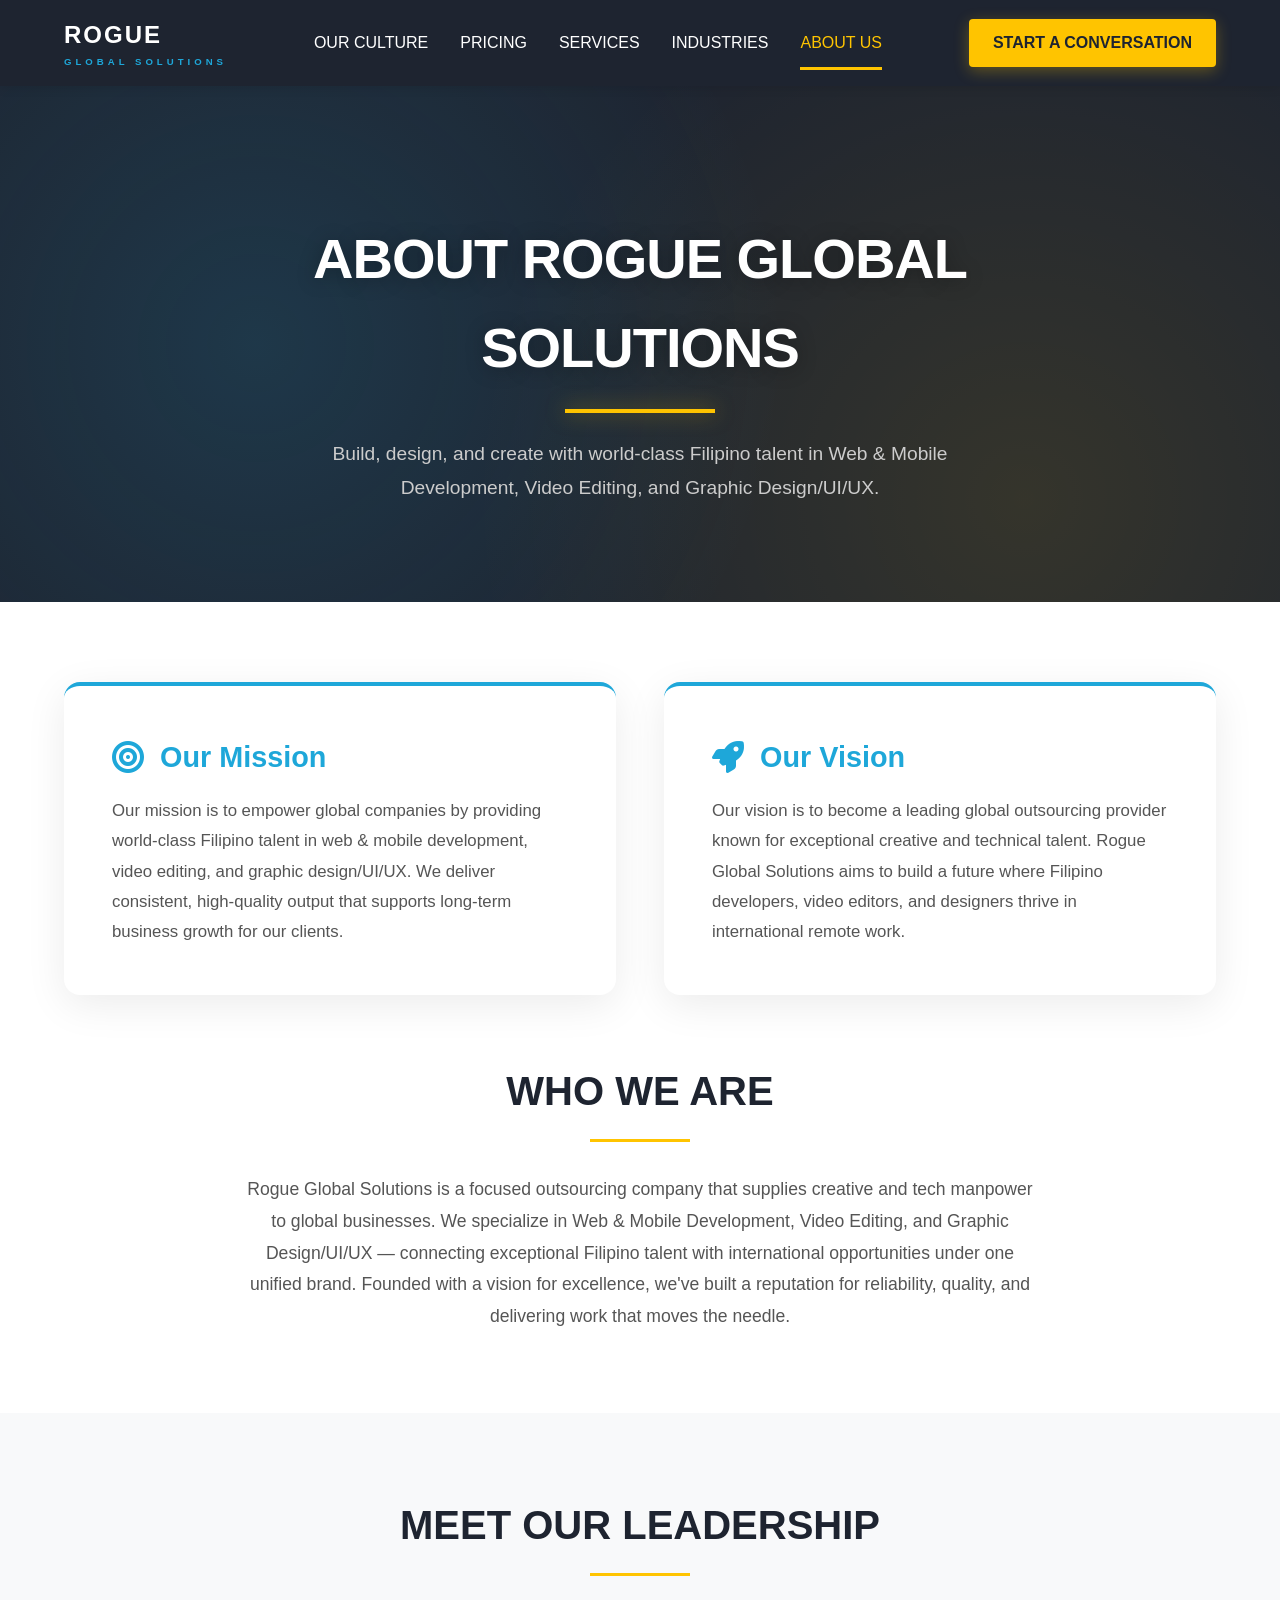
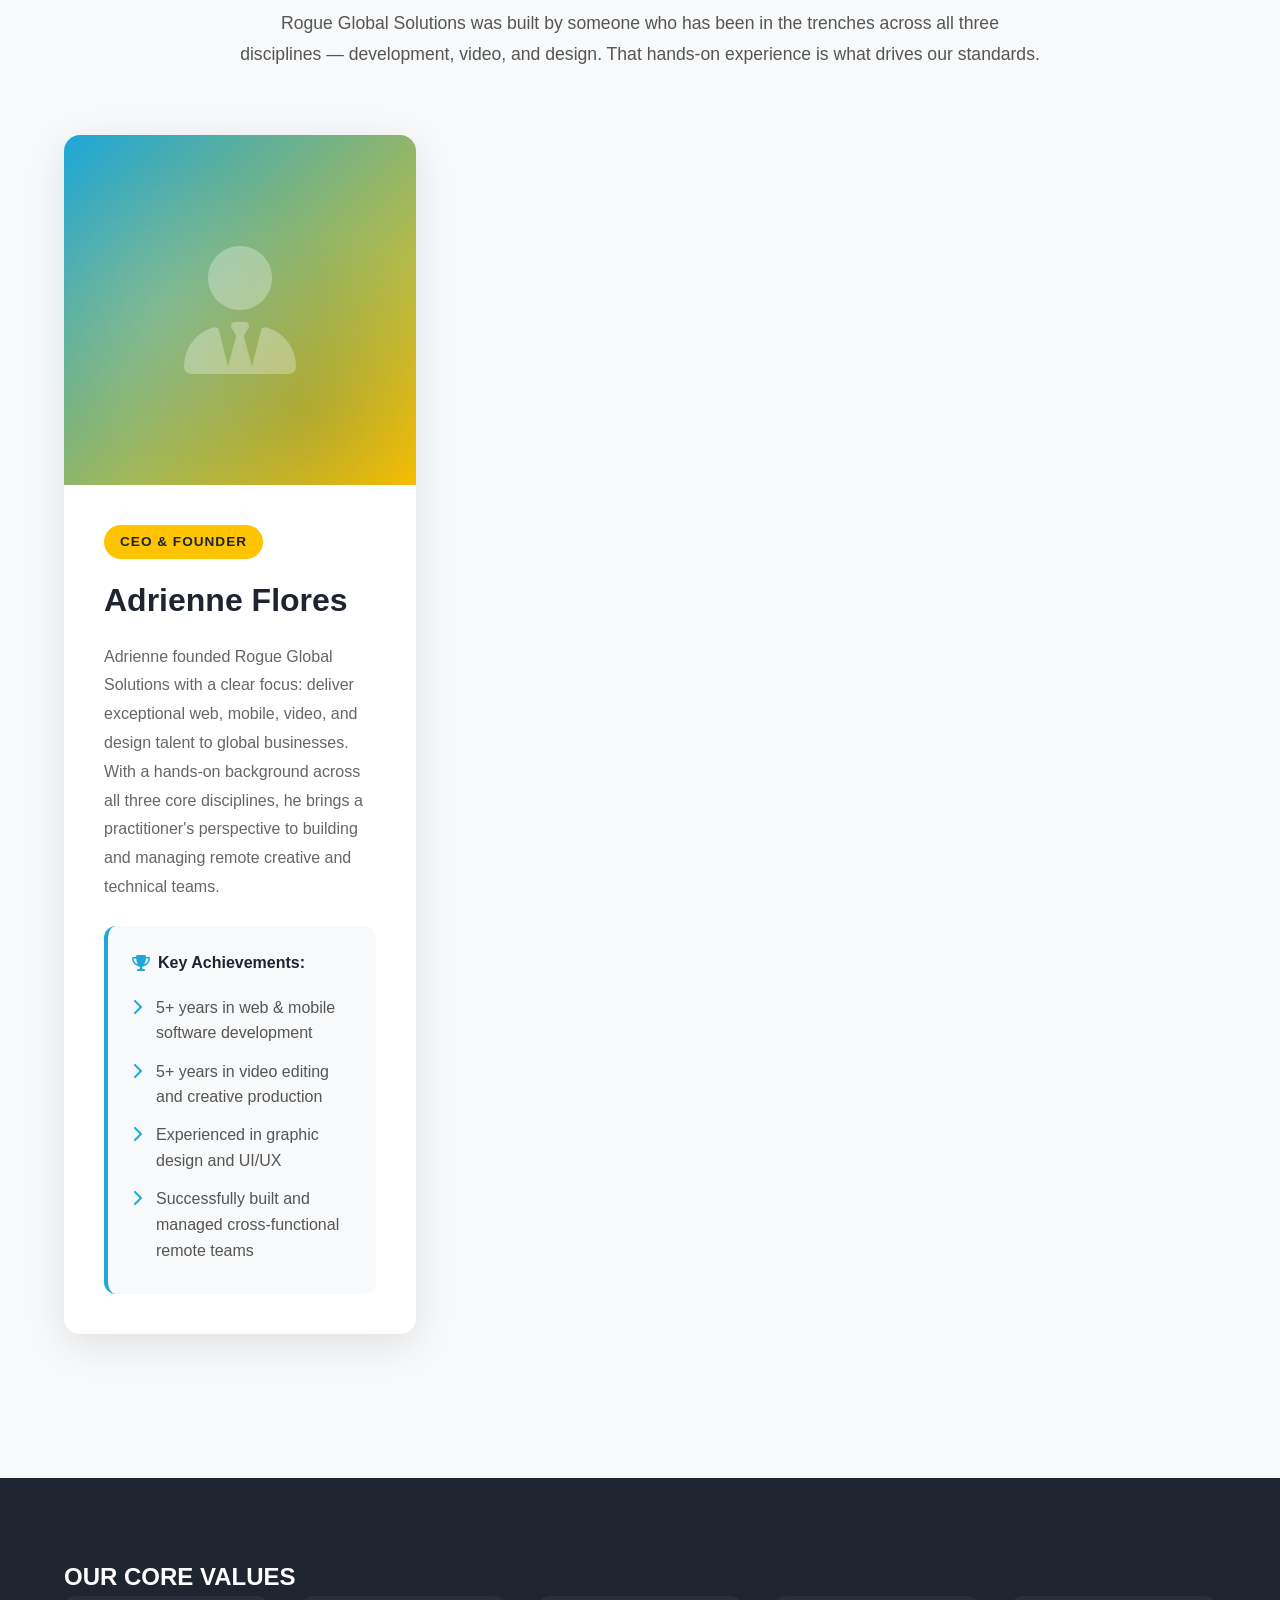
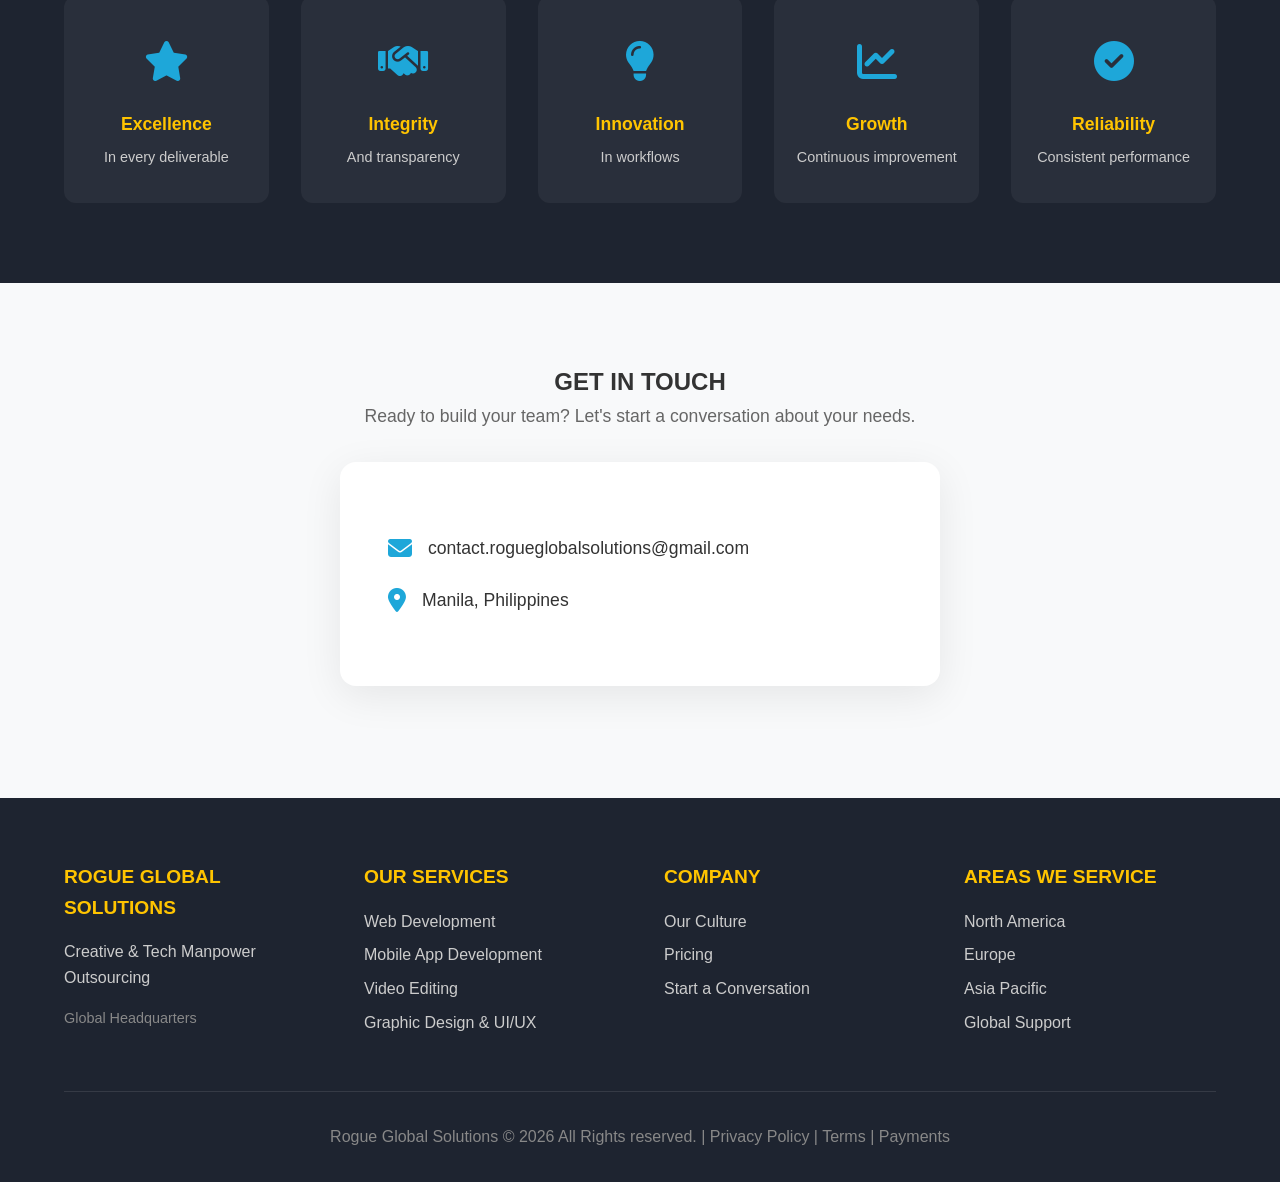
==== commit 4dbcbb68: "update" ====
--- a/about.html
+++ b/about.html
@@ -3,20 +3,64 @@
 <head>
     <meta charset="UTF-8">
     <meta name="viewport" content="width=device-width, initial-scale=1.0">
-
-    <title>About Us - Rogue Global Solutions | 100% Filipino Owned Since 2020</title>
-    <meta name="description" content="Learn about Rogue Global Solutions - 100% Filipino owned, 5+ years experience, providing world-class creative and tech talent with 100% remote support globally.">
-    <meta name="keywords" content="about rogue global solutions, Filipino owned business, outsourcing company, remote talent, global headquarters, creative manpower, tech outsourcing">
-
-    <meta property="og:title" content="About Us - Rogue Global Solutions | 100% Filipino Owned">
-    <meta property="og:description" content="100% Filipino owned, 5+ years experience, providing world-class creative and tech talent globally.">
-    <meta property="og:image" content="http://rogueglobalsolutions.tech/static/images/logo.png">
-    <meta property="og:url" content="http://rogueglobalsolutions.tech/about.html">
+    <link rel="canonical" href="https://rogueglobalsolutions.tech/about.html">
+
+    <title>About Us - Rogue Global Solutions | Web, Mobile & Creative Outsourcing</title>
+    <meta name="description" content="Learn about Rogue Global Solutions - 100% Filipino owned, 5+ years experience, specializing in Web & Mobile Development, Video Editing, and Graphic Design/UI/UX.">
+    <meta name="keywords" content="about rogue global solutions, Filipino owned business, web development outsourcing, mobile app development, video editing, graphic design, UI/UX, remote talent">
+
+    <meta property="og:title" content="About Us - Rogue Global Solutions | Web, Mobile & Creative Outsourcing">
+    <meta property="og:description" content="100% Filipino owned, 5+ years experience, specializing in Web & Mobile Development, Video Editing, and Graphic Design/UI/UX.">
+    <meta property="og:image" content="https://rogueglobalsolutions.tech/static/images/logo.png">
+    <meta property="og:url" content="https://rogueglobalsolutions.tech/about.html">
     <meta property="og:type" content="website">
 
-    <link rel="stylesheet" href="https://cdnjs.cloudflare.com/ajax/libs/font-awesome/6.4.0/css/all.min.css">
     <link rel="icon" type="image/png" href="/static/images/logo.png">
     <link rel="shortcut icon" type="image/png" href="/static/images/logo.png">
+
+    <script type="application/ld+json">
+    {
+      "@context": "https://schema.org",
+      "@type": "AboutPage",
+      "mainEntity": {
+        "@type": "Organization",
+        "name": "Rogue Global Solutions",
+        "alternateName": "ROGUE GLOBAL SOLUTIONS",
+        "url": "https://rogueglobalsolutions.tech",
+        "logo": "https://rogueglobalsolutions.tech/static/images/logo.png",
+        "image": "https://rogueglobalsolutions.tech/static/images/logo.png",
+        "description": "100% Filipino owned company specializing in Web & Mobile Development, Video Editing, and Graphic Design/UI/UX with 5+ years of experience.",
+        "foundingDate": "2020",
+        "email": "contact.rogueglobalsolutions@gmail.com",
+        "address": {
+          "@type": "PostalAddress",
+          "addressLocality": "Quezon City",
+          "addressRegion": "Metro Manila",
+          "addressCountry": "PH"
+        },
+        "contactPoint": {
+          "@type": "ContactPoint",
+          "email": "contact.rogueglobalsolutions@gmail.com",
+          "contactType": "Customer Service"
+        },
+        "numberOfEmployees": {
+          "@type": "QuantitativeValue",
+          "value": "1",
+          "description": "Founder-led organization"
+        },
+        "knowsAbout": [
+          "Web Development",
+          "Mobile App Development",
+          "Video Editing",
+          "Graphic Design",
+          "UI/UX Design"
+        ],
+        "sameAs": []
+      }
+    }
+    </script>
+
+    <link rel="stylesheet" href="https://cdnjs.cloudflare.com/ajax/libs/font-awesome/6.4.0/css/all.min.css">
     <style>
     * {
         margin: 0;
@@ -919,7 +963,7 @@
     <section class="hero">
         <div class="hero-content">
             <h1>ABOUT ROGUE GLOBAL SOLUTIONS</h1>
-            <p>Building the future of global outsourcing with exceptional Filipino talent and innovative solutions</p>
+            <p>Build, design, and create with world-class Filipino talent in Web & Mobile Development, Video Editing, and Graphic Design/UI/UX.</p>
         </div>
     </section>
 
@@ -928,27 +972,27 @@
             <div class="mission-vision">
                 <div class="mission-box">
                     <h3><i class="fas fa-bullseye"></i> Our Mission</h3>
-                    <p>Our mission is to empower global companies by providing world-class Filipino talent in creative, technical, and digital fields. We aim to deliver consistent, high-quality manpower solutions that support long-term business growth for our clients.</p>
+                    <p>Our mission is to empower global companies by providing world-class Filipino talent in web & mobile development, video editing, and graphic design/UI/UX. We deliver consistent, high-quality output that supports long-term business growth for our clients.</p>
                 </div>
                 <div class="vision-box">
                     <h3><i class="fas fa-rocket"></i> Our Vision</h3>
-                    <p>Our vision is to become a leading global outsourcing provider known for exceptional talent, reliable performance, and innovative solutions. Rogue Global Solutions aims to build a future where Filipino professionals thrive in international remote work.</p>
+                    <p>Our vision is to become a leading global outsourcing provider known for exceptional creative and technical talent. Rogue Global Solutions aims to build a future where Filipino developers, video editors, and designers thrive in international remote work.</p>
                 </div>
             </div>
 
             <div style="text-align: center; max-width: 800px; margin: 0 auto;">
                 <h2 style="text-align: center;">WHO WE ARE</h2>
-                <p style="font-size: 1.1rem; color: #555; line-height: 1.8;">Rogue Global Solutions is a modern outsourcing company that supplies creative and tech manpower to global businesses. We provide video editors, software developers, IT support staff, virtual assistants, and digital teams under one unified brand. Founded with a vision to connect exceptional Filipino talent with international opportunities, we've built a reputation for excellence, reliability, and innovation.</p>
+                <p style="font-size: 1.1rem; color: #555; line-height: 1.8;">Rogue Global Solutions is a focused outsourcing company that supplies creative and tech manpower to global businesses. We specialize in Web & Mobile Development, Video Editing, and Graphic Design/UI/UX — connecting exceptional Filipino talent with international opportunities under one unified brand. Founded with a vision for excellence, we've built a reputation for reliability, quality, and delivering work that moves the needle.</p>
             </div>
         </div>
     </section>
 
-<section class="section section-alt">
+    <section class="section section-alt">
         <div class="section-container">
             <h2>MEET OUR LEADERSHIP</h2>
             
             <div class="leadership-intro">
-                <p>Our leadership team brings together decades of combined experience in technology, creative services, and international business. Their vision and commitment drive our mission to deliver world-class outsourcing solutions.</p>
+                <p>Rogue Global Solutions was built by someone who has been in the trenches across all three disciplines — development, video, and design. That hands-on experience is what drives our standards.</p>
             </div>
 
             <div class="leaders-grid">
@@ -959,13 +1003,13 @@
                     <div class="leader-content">
                         <span class="leader-title">CEO & Founder</span>
                         <h3 class="leader-name">Adrienne Flores</h3>
-                        <p class="leader-bio">Adrienne founded Rogue Global Solutions with a vision to bridge the gap between global businesses and exceptional Filipino talent. With a diverse background spanning software development, video editing, and outsourcing operations, he brings a unique hands-on perspective to building and managing remote teams.</p>
+                        <p class="leader-bio">Adrienne founded Rogue Global Solutions with a clear focus: deliver exceptional web, mobile, video, and design talent to global businesses. With a hands-on background across all three core disciplines, he brings a practitioner's perspective to building and managing remote creative and technical teams.</p>
                         <div class="leader-highlights">
                             <h4><i class="fas fa-trophy"></i> Key Achievements:</h4>
                             <ul>
-                                <li>5+ years experience in outsourcing operations</li>
-                                <li>5+ years in software development and technical solutions</li>
+                                <li>5+ years in web & mobile software development</li>
                                 <li>5+ years in video editing and creative production</li>
+                                <li>Experienced in graphic design and UI/UX</li>
                                 <li>Successfully built and managed cross-functional remote teams</li>
                             </ul>
                         </div>
@@ -982,7 +1026,7 @@
                 <div class="value-card">
                     <div class="value-icon"><i class="fas fa-star"></i></div>
                     <h3>Excellence</h3>
-                    <p>In service delivery</p>
+                    <p>In every deliverable</p>
                 </div>
                 <div class="value-card">
                     <div class="value-icon"><i class="fas fa-handshake"></i></div>
@@ -1008,7 +1052,6 @@
         </div>
     </section>
 
-
     <section id="contact" class="contact-section">
         <div class="section-container">
             <h2>GET IN TOUCH</h2>
@@ -1037,10 +1080,10 @@
             <div class="footer-section">
                 <h3>OUR SERVICES</h3>
                 <ul>
+                    <li><a href="services.html">Web Development</a></li>
+                    <li><a href="services.html">Mobile App Development</a></li>
                     <li><a href="services.html">Video Editing</a></li>
-                    <li><a href="services.html">Web Development</a></li>
-                    <li><a href="services.html">IT Support</a></li>
-                    <li><a href="services.html">Virtual Assistants</a></li>
+                    <li><a href="services.html">Graphic Design & UI/UX</a></li>
                 </ul>
             </div>
             <div class="footer-section">
@@ -1071,13 +1114,11 @@
         const navLinks = document.getElementById('navLinks');
         const body = document.body;
 
-        // Toggle hamburger menu
         hamburger.addEventListener('click', (e) => {
             e.stopPropagation();
             hamburger.classList.toggle('active');
             navLinks.classList.toggle('active');
             
-            // Prevent body scroll when menu is open
             if (navLinks.classList.contains('active')) {
                 body.style.overflow = 'hidden';
             } else {
@@ -1085,7 +1126,6 @@
             }
         });
 
-        // Close menu when clicking on a link
         document.querySelectorAll('.nav-links a').forEach(link => {
             link.addEventListener('click', () => {
                 hamburger.classList.remove('active');
@@ -1094,7 +1134,6 @@
             });
         });
 
-        // Close menu when clicking on overlay
         navLinks.addEventListener('click', (e) => {
             if (e.target === navLinks) {
                 hamburger.classList.remove('active');
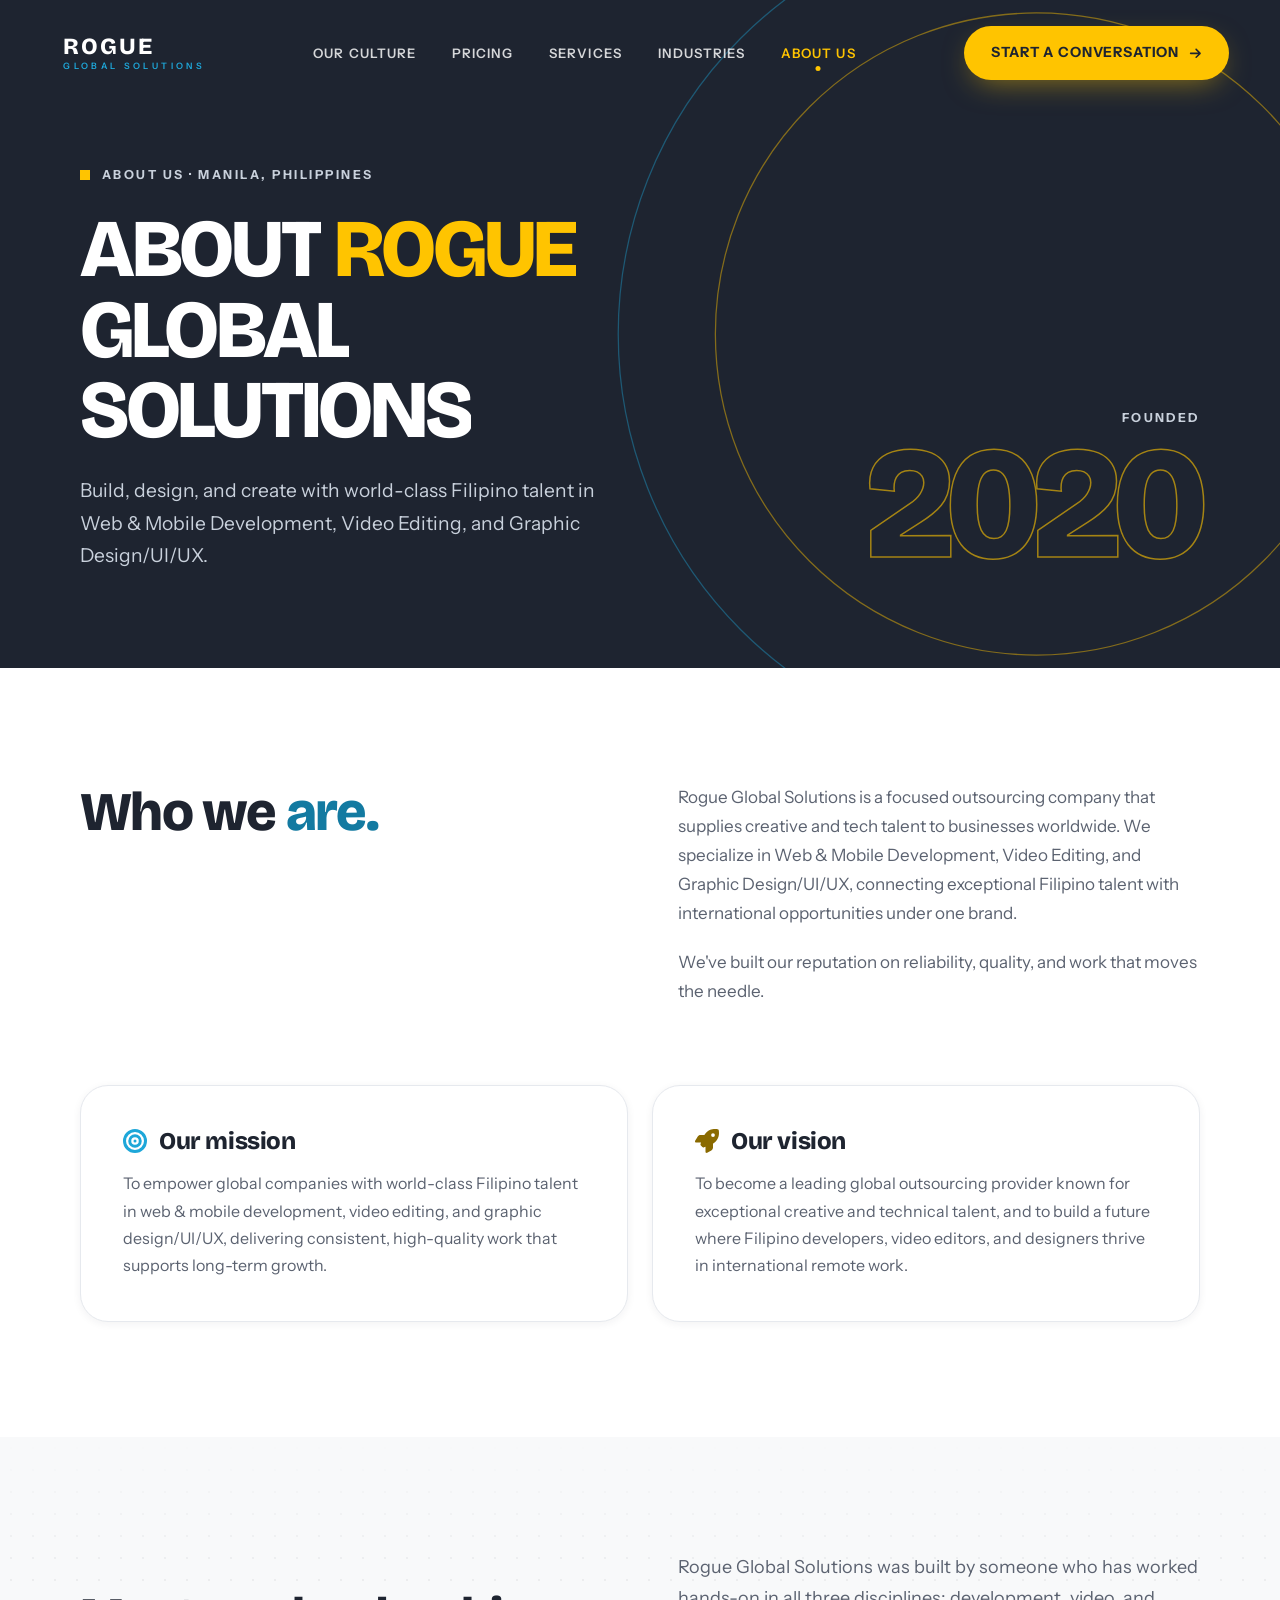
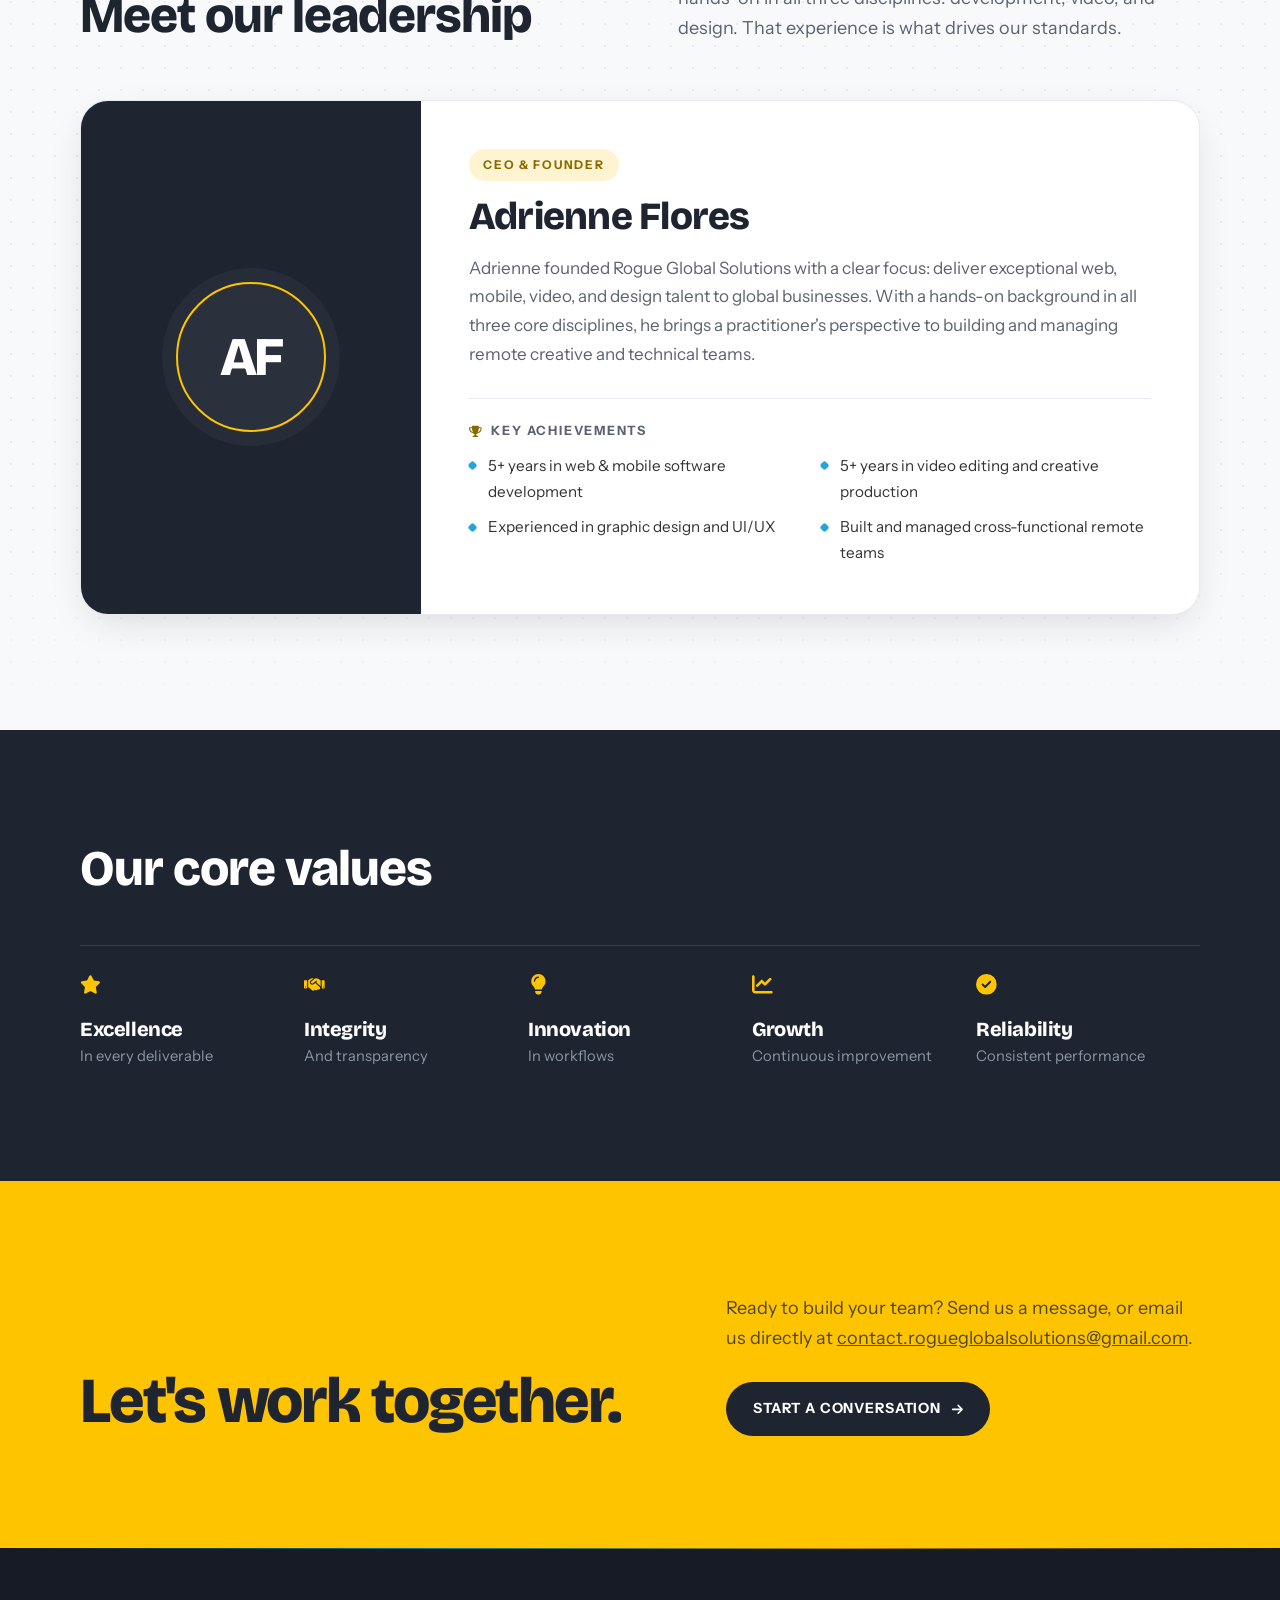
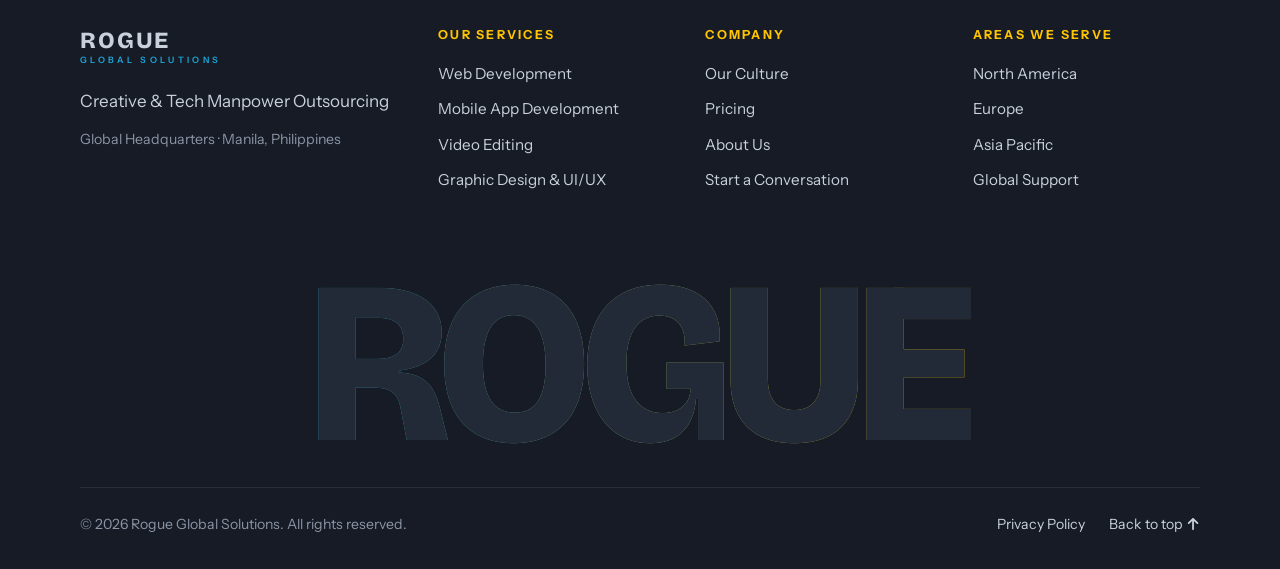
==== commit ee374183: "update" ====
--- a/about.html
+++ b/about.html
@@ -1,18 +1,21 @@
 <!DOCTYPE html>
-<html lang="en">
+<html lang="en" class="no-js">
 <head>
     <meta charset="UTF-8">
     <meta name="viewport" content="width=device-width, initial-scale=1.0">
     <link rel="canonical" href="https://rogueglobalsolutions.tech/about.html">
 
-    <title>About Us - Rogue Global Solutions | Web, Mobile & Creative Outsourcing</title>
+    <title>About Us | Rogue Global Solutions</title>
     <meta name="description" content="Learn about Rogue Global Solutions - 100% Filipino owned, 5+ years experience, specializing in Web & Mobile Development, Video Editing, and Graphic Design/UI/UX.">
     <meta name="keywords" content="about rogue global solutions, Filipino owned business, web development outsourcing, mobile app development, video editing, graphic design, UI/UX, remote talent">
 
-    <meta property="og:title" content="About Us - Rogue Global Solutions | Web, Mobile & Creative Outsourcing">
+    <meta property="og:title" content="About Us | Rogue Global Solutions">
     <meta property="og:description" content="100% Filipino owned, 5+ years experience, specializing in Web & Mobile Development, Video Editing, and Graphic Design/UI/UX.">
-    <meta property="og:image" content="https://rogueglobalsolutions.tech/static/images/logo.png">
+    <meta property="og:image" content="https://rogueglobalsolutions.tech/static/images/og-card.png">
+    <meta property="og:image:width" content="1200">
+    <meta property="og:image:height" content="630">
     <meta property="og:url" content="https://rogueglobalsolutions.tech/about.html">
+    <meta name="twitter:card" content="summary_large_image">
     <meta property="og:type" content="website">
 
     <link rel="icon" type="image/png" href="/static/images/logo.png">
@@ -60,1087 +63,177 @@
     }
     </script>
 
-    <link rel="stylesheet" href="https://cdnjs.cloudflare.com/ajax/libs/font-awesome/6.4.0/css/all.min.css">
-    <style>
-    * {
-        margin: 0;
-        padding: 0;
-        box-sizing: border-box;
-    }
-
-    body {
-        font-family: -apple-system, BlinkMacSystemFont, 'Segoe UI', Roboto, 'Helvetica Neue', Arial, sans-serif;
-        line-height: 1.6;
-        color: #333;
-        overflow-x: hidden;
-    }
-
-    header {
-        background: #1e2430;
-        padding: 1rem 5%;
-        position: sticky;
-        top: 0;
-        z-index: 1000;
-        box-shadow: 0 2px 10px rgba(0,0,0,0.1);
-    }
-
-    nav {
-        display: flex;
-        justify-content: space-between;
-        align-items: center;
-        max-width: 1400px;
-        margin: 0 auto;
-    }
-
-    .logo {
-        font-size: 1.5rem;
-        font-weight: 900;
-        color: #ffffff;
-        letter-spacing: 2px;
-        z-index: 1001;
-    }
-
-    .logo span {
-        color: #1ea7d9;
-        display: block;
-        font-size: 0.6rem;
-        letter-spacing: 4px;
-        font-weight: 600;
-    }
-
-    /* Hamburger Menu */
-    .hamburger {
-        display: none;
-        flex-direction: column;
-        cursor: pointer;
-        gap: 6px;
-        z-index: 1001;
-        padding: 10px;
-        border-radius: 8px;
-        transition: background 0.3s;
-    }
-
-    .hamburger:hover {
-        background: rgba(255, 196, 0, 0.1);
-    }
-
-    .hamburger span {
-        width: 28px;
-        height: 3px;
-        background: #fff;
-        transition: all 0.4s cubic-bezier(0.68, -0.55, 0.265, 1.55);
-        border-radius: 3px;
-        box-shadow: 0 2px 5px rgba(0, 0, 0, 0.2);
-    }
-
-    .hamburger.active span:nth-child(1) {
-        transform: rotate(45deg) translate(9px, 9px);
-        background: #ffc400;
-    }
-
-    .hamburger.active span:nth-child(2) {
-        opacity: 0;
-        transform: translateX(-20px);
-    }
-
-    .hamburger.active span:nth-child(3) {
-        transform: rotate(-45deg) translate(9px, -9px);
-        background: #ffc400;
-    }
-
-    .nav-links {
-        display: flex;
-        gap: 2rem;
-        list-style: none;
-    }
-
-    .nav-links a {
-        color: #fff;
-        text-decoration: none;
-        font-weight: 500;
-        transition: color 0.3s;
-        position: relative;
-    }
-
-    .nav-links a:hover {
-        color: #ffc400;
-    }
-
-    .nav-links a.active {
-        color: #ffc400;
-    }
-
-    .nav-links a.active::after {
-        content: '';
-        position: absolute;
-        bottom: -1.2rem;
-        left: 0;
-        right: 0;
-        height: 3px;
-        background: #ffc400;
-    }
-
-    .cta-buttons {
-        display: flex;
-        gap: 1rem;
-    }
-
-    .btn {
-        padding: 0.7rem 1.5rem;
-        border: none;
-        cursor: pointer;
-        font-weight: 600;
-        transition: all 0.3s;
-        text-decoration: none;
-        display: inline-block;
-        border-radius: 4px;
-    }
-
-    .btn-outline {
-        background: transparent;
-        border: 2px solid #1ea7d9;
-        color: #1ea7d9;
-    }
-
-    .btn-outline:hover {
-        background: #1ea7d9;
-        color: #fff;
-    }
-
-    .btn-primary {
-        background: #ffc400;
-        color: #1e2430;
-        box-shadow: 0 4px 15px rgba(255, 196, 0, 0.3);
-    }
-
-    .btn-primary:hover {
-        background: #ffcd33;
-        transform: translateY(-2px);
-        box-shadow: 0 6px 20px rgba(255, 196, 0, 0.5);
-    }
-
-    .hero {
-        background: #1e2430;
-        color: #fff;
-        padding: 8rem 5% 6rem;
-        text-align: center;
-        position: relative;
-        overflow: hidden;
-    }
-
-    .hero::before {
-        content: '';
-        position: absolute;
-        top: 0;
-        left: 0;
-        right: 0;
-        bottom: 0;
-        background: 
-            radial-gradient(circle at 20% 50%, rgba(30, 167, 217, 0.15) 0%, transparent 50%),
-            radial-gradient(circle at 80% 80%, rgba(255, 196, 0, 0.1) 0%, transparent 50%);
-    }
-
-    .hero-content {
-        max-width: 900px;
-        margin: 0 auto;
-        position: relative;
-        z-index: 1;
-    }
-
-    .hero h1 {
-        font-size: 3.5rem;
-        margin-bottom: 1.5rem;
-        font-weight: 800;
-        letter-spacing: -1px;
-        text-shadow: 0 2px 20px rgba(0,0,0,0.3);
-    }
-
-    .hero h1::after {
-        content: '';
-        display: block;
-        width: 150px;
-        height: 4px;
-        background: #ffc400;
-        margin: 1rem auto;
-        box-shadow: 0 0 20px rgba(255, 196, 0, 0.5);
-    }
-
-    .hero p {
-        font-size: 1.2rem;
-        color: #ccc;
-        max-width: 700px;
-        margin: 0 auto;
-        line-height: 1.8;
-    }
-
-    .section {
-        padding: 5rem 5%;
-    }
-
-    .section-alt {
-        background: #f8f9fa;
-    }
-
-    .section-container {
-        max-width: 1200px;
-        margin: 0 auto;
-    }
-
-    .section h2 {
-        font-size: 2.5rem;
-        margin-bottom: 2rem;
-        color: #1e2430;
-        font-weight: 700;
-        text-align: center;
-    }
-
-    .section h2::after {
-        content: '';
-        display: block;
-        width: 100px;
-        height: 3px;
-        background: #ffc400;
-        margin: 1rem auto;
-    }
-
-    .mission-vision {
-        display: grid;
-        grid-template-columns: 1fr 1fr;
-        gap: 3rem;
-        margin-bottom: 4rem;
-    }
-
-    .mission-box, .vision-box {
-        background: #fff;
-        padding: 3rem;
-        border-radius: 16px;
-        box-shadow: 0 10px 40px rgba(0,0,0,0.08);
-        border-top: 4px solid #1ea7d9;
-        transition: transform 0.3s;
-    }
-
-    .mission-box:hover, .vision-box:hover {
-        transform: translateY(-10px);
-    }
-
-    .mission-box h3, .vision-box h3 {
-        font-size: 1.8rem;
-        color: #1ea7d9;
-        margin-bottom: 1rem;
-        font-weight: 700;
-        display: flex;
-        align-items: center;
-        gap: 1rem;
-    }
-
-    .mission-box h3 i, .vision-box h3 i {
-        font-size: 2rem;
-    }
-
-    .mission-box p, .vision-box p {
-        color: #555;
-        line-height: 1.8;
-        font-size: 1.05rem;
-    }
-
-    .leadership-section {
-        margin-top: 4rem;
-    }
-
-    .leadership-intro {
-        text-align: center;
-        max-width: 800px;
-        margin: 0 auto 4rem;
-    }
-
-    .leadership-intro p {
-        font-size: 1.1rem;
-        color: #555;
-        line-height: 1.8;
-    }
-
-    .leaders-grid {
-        display: grid;
-        grid-template-columns: 1fr 1fr 1fr;
-        gap: 3rem;
-        margin-bottom: 4rem;
-    }
-
-    .leader-card {
-        background: #fff;
-        border-radius: 16px;
-        overflow: hidden;
-        box-shadow: 0 10px 40px rgba(0,0,0,0.1);
-        transition: all 0.3s;
-    }
-
-    .leader-card:hover {
-        transform: translateY(-10px);
-        box-shadow: 0 20px 60px rgba(30, 167, 217, 0.2);
-    }
-
-    .leader-image {
-        width: 100%;
-        height: 350px;
-        background: linear-gradient(135deg, #1ea7d9 0%, #ffc400 100%);
-        display: flex;
-        align-items: center;
-        justify-content: center;
-        font-size: 8rem;
-        color: rgba(255,255,255,0.3);
-        position: relative;
-        overflow: hidden;
-    }
-
-    .leader-image i {
-        position: relative;
-        z-index: 1;
-    }
-
-    .leader-image::before {
-        content: '';
-        position: absolute;
-        top: 0;
-        left: 0;
-        right: 0;
-        bottom: 0;
-        background: 
-            radial-gradient(circle at 30% 50%, rgba(255,255,255,0.1) 0%, transparent 50%),
-            radial-gradient(circle at 70% 80%, rgba(0,0,0,0.1) 0%, transparent 50%);
-    }
-
-    .leader-content {
-        padding: 2.5rem;
-    }
-
-    .leader-title {
-        display: inline-block;
-        background: #ffc400;
-        color: #1e2430;
-        padding: 0.4rem 1rem;
-        border-radius: 20px;
-        font-size: 0.85rem;
-        font-weight: 700;
-        text-transform: uppercase;
-        letter-spacing: 1px;
-        margin-bottom: 1rem;
-    }
-
-    .leader-name {
-        font-size: 2rem;
-        color: #1e2430;
-        margin-bottom: 1rem;
-        font-weight: 800;
-    }
-
-    .leader-bio {
-        color: #666;
-        line-height: 1.8;
-        margin-bottom: 1.5rem;
-    }
-
-    .leader-highlights {
-        background: #f8f9fa;
-        padding: 1.5rem;
-        border-radius: 12px;
-        border-left: 4px solid #1ea7d9;
-    }
-
-    .leader-highlights h4 {
-        color: #1e2430;
-        font-size: 1rem;
-        margin-bottom: 0.8rem;
-        font-weight: 700;
-        display: flex;
-        align-items: center;
-        gap: 0.5rem;
-    }
-
-    .leader-highlights h4 i {
-        color: #1ea7d9;
-    }
-
-    .leader-highlights ul {
-        list-style: none;
-        padding: 0;
-    }
-
-    .leader-highlights li {
-        color: #555;
-        padding: 0.4rem 0;
-        padding-left: 1.5rem;
-        position: relative;
-    }
-
-    .leader-highlights li::before {
-        content: "\f054";
-        font-family: "Font Awesome 6 Free";
-        font-weight: 900;
-        position: absolute;
-        left: 0;
-        color: #1ea7d9;
-    }
-
-    .values-section {
-        background: #1e2430;
-        color: #fff;
-        padding: 5rem 5%;
-    }
-
-    .values-section h2 {
-        color: #fff;
-    }
-
-    .values-grid {
-        display: grid;
-        grid-template-columns: repeat(5, 1fr);
-        gap: 2rem;
-        max-width: 1200px;
-        margin: 0 auto;
-    }
-
-    .value-card {
-        text-align: center;
-        padding: 2rem 1rem;
-        background: rgba(255,255,255,0.05);
-        border-radius: 12px;
-        transition: all 0.3s;
-        border: 2px solid transparent;
-    }
-
-    .value-card:hover {
-        background: rgba(255,255,255,0.1);
-        border-color: #ffc400;
-        transform: translateY(-10px);
-    }
-
-    .value-icon {
-        font-size: 2.5rem;
-        margin-bottom: 1rem;
-        color: #1ea7d9;
-    }
-
-    .value-card h3 {
-        font-size: 1.1rem;
-        margin-bottom: 0.5rem;
-        font-weight: 700;
-        color: #ffc400;
-    }
-
-    .value-card p {
-        font-size: 0.9rem;
-        color: #ccc;
-    }
-
-    .timeline-section {
-        margin-top: 4rem;
-    }
-
-    .timeline {
-        position: relative;
-        max-width: 900px;
-        margin: 0 auto;
-        padding: 2rem 0;
-    }
-
-    .timeline::before {
-        content: '';
-        position: absolute;
-        left: 50%;
-        transform: translateX(-50%);
-        width: 4px;
-        height: 100%;
-        background: #1ea7d9;
-        opacity: 0.3;
-    }
-
-    .timeline-item {
-        display: flex;
-        justify-content: space-between;
-        margin-bottom: 3rem;
-        position: relative;
-    }
-
-    .timeline-item:nth-child(odd) {
-        flex-direction: row-reverse;
-    }
-
-    .timeline-content {
-        width: 45%;
-        background: #fff;
-        padding: 2rem;
-        border-radius: 12px;
-        box-shadow: 0 5px 20px rgba(0,0,0,0.08);
-        border-left: 4px solid #1ea7d9;
-    }
-
-    .timeline-year {
-        font-size: 1.5rem;
-        color: #1ea7d9;
-        font-weight: 800;
-        margin-bottom: 0.5rem;
-        display: flex;
-        align-items: center;
-        gap: 0.5rem;
-    }
-
-    .timeline-year i {
-        font-size: 1.3rem;
-    }
-
-    .timeline-content h4 {
-        color: #1e2430;
-        font-size: 1.2rem;
-        margin-bottom: 0.5rem;
-        font-weight: 700;
-    }
-
-    .timeline-content p {
-        color: #666;
-        line-height: 1.6;
-    }
-
-    .timeline-marker {
-        position: absolute;
-        left: 50%;
-        transform: translateX(-50%);
-        width: 20px;
-        height: 20px;
-        background: #ffc400;
-        border-radius: 50%;
-        border: 4px solid #fff;
-        box-shadow: 0 0 0 4px #1ea7d9;
-    }
-
-    .contact-section {
-        background: #f8f9fa;
-        padding: 5rem 5%;
-        text-align: center;
-    }
-
-    .contact-info {
-        max-width: 600px;
-        margin: 2rem auto;
-        background: #fff;
-        padding: 3rem;
-        border-radius: 16px;
-        box-shadow: 0 10px 40px rgba(0,0,0,0.08);
-    }
-
-    .contact-item {
-        display: flex;
-        align-items: center;
-        justify-content: flex-start;
-        gap: 1rem;
-        margin: 1.5rem 0;
-        font-size: 1.1rem;
-    }
-
-    .contact-item i {
-        color: #1ea7d9;
-        font-size: 1.5rem;
-    }
-
-    .contact-item a {
-        color: #333;
-        text-decoration: none;
-        transition: color 0.3s;
-    }
-
-    .contact-item a:hover {
-        color: #1ea7d9;
-    }
-
-    .footer {
-        background: #1e2430;
-        color: #fff;
-        padding: 4rem 5% 2rem;
-    }
-
-    .footer-container {
-        max-width: 1200px;
-        margin: 0 auto;
-        display: grid;
-        grid-template-columns: repeat(4, 1fr);
-        gap: 3rem;
-    }
-
-    .footer-section h3 {
-        color: #ffc400;
-        margin-bottom: 1rem;
-        font-size: 1.2rem;
-        font-weight: 700;
-    }
-
-    .footer-section ul {
-        list-style: none;
-    }
-
-    .footer-section ul li {
-        margin-bottom: 0.5rem;
-    }
-
-    .footer-section a {
-        color: #ccc;
-        text-decoration: none;
-        transition: color 0.3s;
-    }
-
-    .footer-section a:hover {
-        color: #ffc400;
-    }
-
-    .footer-bottom {
-        text-align: center;
-        margin-top: 3rem;
-        padding-top: 2rem;
-        border-top: 1px solid rgba(255,255,255,0.1);
-        color: #888;
-    }
-
-    /* Mobile Responsive */
-    @media (max-width: 768px) {
-        .hamburger {
-            display: flex;
-        }
-
-        .nav-links {
-            position: fixed;
-            right: -100%;
-            top: 0;
-            flex-direction: column;
-            background: linear-gradient(135deg, #1e2430 0%, #2a3142 100%);
-            width: 280px;
-            height: 100vh;
-            text-align: left;
-            transition: right 0.3s ease;
-            box-shadow: -5px 0 30px rgba(0, 0, 0, 0.5);
-            padding: 5rem 0 2rem;
-            gap: 0;
-            overflow-y: auto;
-            backdrop-filter: blur(10px);
-        }
-
-        .nav-links.active {
-            right: 0;
-        }
-
-        .nav-links li {
-            padding: 0;
-            border-bottom: none;
-            margin: 0.5rem 1.5rem;
-        }
-
-        .nav-links a {
-            display: block;
-            padding: 1rem 1.5rem;
-            border-radius: 8px;
-            transition: all 0.3s;
-            border-left: 3px solid transparent;
-        }
-
-        .nav-links a:hover,
-        .nav-links a.active {
-            background: rgba(255, 196, 0, 0.1);
-            border-left-color: #ffc400;
-            transform: translateX(5px);
-        }
-
-        .nav-links a.active::after {
-            display: none;
-        }
-
-        /* Mobile overlay */
-        .nav-links.active::before {
-            content: '';
-            position: fixed;
-            top: 0;
-            left: 0;
-            width: 100vw;
-            height: 100vh;
-            background: rgba(0, 0, 0, 0.6);
-            z-index: -1;
-            animation: fadeIn 0.3s;
-        }
-
-        @keyframes fadeIn {
-            from { opacity: 0; }
-            to { opacity: 1; }
-        }
-
-        .cta-buttons {
-            display: none;
-        }
-
-        .hero h1 {
-            font-size: 2rem;
-            line-height: 1.2;
-        }
-
-        .hero {
-            padding: 5rem 5% 4rem;
-        }
-
-        .hero p {
-            font-size: 1rem;
-        }
-
-        .section {
-            padding: 3rem 5%;
-        }
-
-        .section h2 {
-            font-size: 1.8rem;
-        }
-
-        .section h2::after {
-            width: 80px;
-        }
-
-        .mission-vision {
-            grid-template-columns: 1fr;
-            gap: 2rem;
-            margin-bottom: 2rem;
-        }
-
-        .mission-box, .vision-box {
-            padding: 2rem;
-        }
-
-        .mission-box h3, .vision-box h3 {
-            font-size: 1.5rem;
-            flex-direction: column;
-            text-align: center;
-        }
-
-        .mission-box h3 i, .vision-box h3 i {
-            font-size: 2.5rem;
-            margin-bottom: 0.5rem;
-        }
-
-        .mission-box p, .vision-box p {
-            font-size: 1rem;
-        }
-
-        .leadership-intro {
-            margin-bottom: 2rem;
-        }
-
-        .leadership-intro p {
-            font-size: 1rem;
-        }
-
-        .leaders-grid {
-            grid-template-columns: 1fr;
-            gap: 2rem;
-            margin-bottom: 2rem;
-        }
-
-        .leader-image {
-            height: 250px;
-            font-size: 5rem;
-        }
-
-        .leader-content {
-            padding: 2rem;
-        }
-
-        .leader-name {
-            font-size: 1.5rem;
-        }
-
-        .leader-bio {
-            font-size: 1rem;
-        }
-
-        .leader-highlights {
-            padding: 1.2rem;
-        }
-
-        .leader-highlights li {
-            font-size: 0.95rem;
-        }
-
-        .values-section {
-            padding: 3rem 5%;
-        }
-
-        .values-grid {
-            grid-template-columns: 1fr;
-            gap: 1.5rem;
-        }
-
-        .value-card {
-            padding: 1.5rem;
-        }
-
-        .value-icon {
-            font-size: 2rem;
-        }
-
-        .timeline::before {
-            left: 20px;
-        }
-
-        .timeline-item {
-            flex-direction: column !important;
-        }
-
-        .timeline-content {
-            width: 100%;
-            margin-left: 40px;
-        }
-
-        .timeline-marker {
-            left: 20px;
-        }
-
-        .contact-section {
-            padding: 3rem 5%;
-        }
-
-        .contact-info {
-            padding: 2rem;
-        }
-
-        .contact-item {
-            font-size: 1rem;
-            flex-direction: column;
-            text-align: center;
-        }
-
-        .contact-item a {
-            word-break: break-all;
-        }
-
-        .footer-container {
-            grid-template-columns: 1fr;
-            gap: 2rem;
-        }
-
-        .footer {
-            padding: 3rem 5% 2rem;
-        }
-
-        .logo {
-            font-size: 1.2rem;
-        }
-
-        .logo span {
-            font-size: 0.5rem;
-        }
-    }
-    </style>
+    <meta name="theme-color" content="#1e2430">
+    <link rel="preload" href="static/fonts/BricolageGrotesque.woff2" as="font" type="font/woff2" crossorigin>
+    <link rel="stylesheet" href="static/css/site.css">
+    <script>document.documentElement.className = 'js';</script>
+    <script src="static/js/site.js" defer></script>
 </head>
-<body>
-<header>
-        <nav>
-            <div class="logo">
-                ROGUE
-                <span>GLOBAL SOLUTIONS</span>
-            </div>
-            
-            <div class="hamburger" id="hamburger">
-                <span></span>
-                <span></span>
-                <span></span>
-            </div>
+<body id="top">
+    <svg width="0" height="0" style="position:absolute" aria-hidden="true"><desc>Icons: Font Awesome Free 6.4.0, CC BY 4.0, https://fontawesome.com/license/free</desc><symbol id="i-arrow-right" viewBox="0 0 448 512"><path d="M438.6 278.6c12.5-12.5 12.5-32.8 0-45.3l-160-160c-12.5-12.5-32.8-12.5-45.3 0s-12.5 32.8 0 45.3L338.8 224 32 224c-17.7 0-32 14.3-32 32s14.3 32 32 32l306.7 0L233.4 393.4c-12.5 12.5-12.5 32.8 0 45.3s32.8 12.5 45.3 0l160-160z"/></symbol><symbol id="i-arrow-up" viewBox="0 0 384 512"><path d="M214.6 41.4c-12.5-12.5-32.8-12.5-45.3 0l-160 160c-12.5 12.5-12.5 32.8 0 45.3s32.8 12.5 45.3 0L160 141.2V448c0 17.7 14.3 32 32 32s32-14.3 32-32V141.2L329.4 246.6c12.5 12.5 32.8 12.5 45.3 0s12.5-32.8 0-45.3l-160-160z"/></symbol><symbol id="i-bullseye" viewBox="0 0 512 512"><path d="M448 256A192 192 0 1 0 64 256a192 192 0 1 0 384 0zM0 256a256 256 0 1 1 512 0A256 256 0 1 1 0 256zm256 80a80 80 0 1 0 0-160 80 80 0 1 0 0 160zm0-224a144 144 0 1 1 0 288 144 144 0 1 1 0-288zM224 256a32 32 0 1 1 64 0 32 32 0 1 1 -64 0z"/></symbol><symbol id="i-chart-line" viewBox="0 0 512 512"><path d="M64 64c0-17.7-14.3-32-32-32S0 46.3 0 64V400c0 44.2 35.8 80 80 80H480c17.7 0 32-14.3 32-32s-14.3-32-32-32H80c-8.8 0-16-7.2-16-16V64zm406.6 86.6c12.5-12.5 12.5-32.8 0-45.3s-32.8-12.5-45.3 0L320 210.7l-57.4-57.4c-12.5-12.5-32.8-12.5-45.3 0l-112 112c-12.5 12.5-12.5 32.8 0 45.3s32.8 12.5 45.3 0L240 221.3l57.4 57.4c12.5 12.5 32.8 12.5 45.3 0l128-128z"/></symbol><symbol id="i-circle-check" viewBox="0 0 512 512"><path d="M256 512A256 256 0 1 0 256 0a256 256 0 1 0 0 512zM369 209L241 337c-9.4 9.4-24.6 9.4-33.9 0l-64-64c-9.4-9.4-9.4-24.6 0-33.9s24.6-9.4 33.9 0l47 47L335 175c9.4-9.4 24.6-9.4 33.9 0s9.4 24.6 0 33.9z"/></symbol><symbol id="i-handshake" viewBox="0 0 640 512"><path d="M323.4 85.2l-96.8 78.4c-16.1 13-19.2 36.4-7 53.1c12.9 17.8 38 21.3 55.3 7.8l99.3-77.2c7-5.4 17-4.2 22.5 2.8s4.2 17-2.8 22.5l-20.9 16.2L512 316.8V128h-.7l-3.9-2.5L434.8 79c-15.3-9.8-33.2-15-51.4-15c-21.8 0-43 7.5-60 21.2zm22.8 124.4l-51.7 40.2C263 274.4 217.3 268 193.7 235.6c-22.2-30.5-16.6-73.1 12.7-96.8l83.2-67.3c-11.6-4.9-24.1-7.4-36.8-7.4C234 64 215.7 69.6 200 80l-72 48V352h28.2l91.4 83.4c19.6 17.9 49.9 16.5 67.8-3.1c5.5-6.1 9.2-13.2 11.1-20.6l17 15.6c19.5 17.9 49.9 16.6 67.8-2.9c4.5-4.9 7.8-10.6 9.9-16.5c19.4 13 45.8 10.3 62.1-7.5c17.9-19.5 16.6-49.9-2.9-67.8l-134.2-123zM16 128c-8.8 0-16 7.2-16 16V352c0 17.7 14.3 32 32 32H64c17.7 0 32-14.3 32-32V128H16zM48 320a16 16 0 1 1 0 32 16 16 0 1 1 0-32zM544 128V352c0 17.7 14.3 32 32 32h32c17.7 0 32-14.3 32-32V144c0-8.8-7.2-16-16-16H544zm32 208a16 16 0 1 1 32 0 16 16 0 1 1 -32 0z"/></symbol><symbol id="i-lightbulb" viewBox="0 0 384 512"><path d="M272 384c9.6-31.9 29.5-59.1 49.2-86.2l0 0c5.2-7.1 10.4-14.2 15.4-21.4c19.8-28.5 31.4-63 31.4-100.3C368 78.8 289.2 0 192 0S16 78.8 16 176c0 37.3 11.6 71.9 31.4 100.3c5 7.2 10.2 14.3 15.4 21.4l0 0c19.8 27.1 39.7 54.4 49.2 86.2H272zM192 512c44.2 0 80-35.8 80-80V416H112v16c0 44.2 35.8 80 80 80zM112 176c0 8.8-7.2 16-16 16s-16-7.2-16-16c0-61.9 50.1-112 112-112c8.8 0 16 7.2 16 16s-7.2 16-16 16c-44.2 0-80 35.8-80 80z"/></symbol><symbol id="i-rocket" viewBox="0 0 512 512"><path d="M156.6 384.9L125.7 354c-8.5-8.5-11.5-20.8-7.7-32.2c3-8.9 7-20.5 11.8-33.8L24 288c-8.6 0-16.6-4.6-20.9-12.1s-4.2-16.7 .2-24.1l52.5-88.5c13-21.9 36.5-35.3 61.9-35.3l82.3 0c2.4-4 4.8-7.7 7.2-11.3C289.1-4.1 411.1-8.1 483.9 5.3c11.6 2.1 20.6 11.2 22.8 22.8c13.4 72.9 9.3 194.8-111.4 276.7c-3.5 2.4-7.3 4.8-11.3 7.2v82.3c0 25.4-13.4 49-35.3 61.9l-88.5 52.5c-7.4 4.4-16.6 4.5-24.1 .2s-12.1-12.2-12.1-20.9V380.8c-14.1 4.9-26.4 8.9-35.7 11.9c-11.2 3.6-23.4 .5-31.8-7.8zM384 168a40 40 0 1 0 0-80 40 40 0 1 0 0 80z"/></symbol><symbol id="i-star" viewBox="0 0 576 512"><path d="M316.9 18C311.6 7 300.4 0 288.1 0s-23.4 7-28.8 18L195 150.3 51.4 171.5c-12 1.8-22 10.2-25.7 21.7s-.7 24.2 7.9 32.7L137.8 329 113.2 474.7c-2 12 3 24.2 12.9 31.3s23 8 33.8 2.3l128.3-68.5 128.3 68.5c10.8 5.7 23.9 4.9 33.8-2.3s14.9-19.3 12.9-31.3L438.5 329 542.7 225.9c8.6-8.5 11.7-21.2 7.9-32.7s-13.7-19.9-25.7-21.7L381.2 150.3 316.9 18z"/></symbol><symbol id="i-trophy" viewBox="0 0 576 512"><path d="M400 0H176c-26.5 0-48.1 21.8-47.1 48.2c.2 5.3 .4 10.6 .7 15.8H24C10.7 64 0 74.7 0 88c0 92.6 33.5 157 78.5 200.7c44.3 43.1 98.3 64.8 138.1 75.8c23.4 6.5 39.4 26 39.4 45.6c0 20.9-17 37.9-37.9 37.9H192c-17.7 0-32 14.3-32 32s14.3 32 32 32H384c17.7 0 32-14.3 32-32s-14.3-32-32-32H357.9C337 448 320 431 320 410.1c0-19.6 15.9-39.2 39.4-45.6c39.9-11 93.9-32.7 138.2-75.8C542.5 245 576 180.6 576 88c0-13.3-10.7-24-24-24H446.4c.3-5.2 .5-10.4 .7-15.8C448.1 21.8 426.5 0 400 0zM48.9 112h84.4c9.1 90.1 29.2 150.3 51.9 190.6c-24.9-11-50.8-26.5-73.2-48.3c-32-31.1-58-76-63-142.3zM464.1 254.3c-22.4 21.8-48.3 37.3-73.2 48.3c22.7-40.3 42.8-100.5 51.9-190.6h84.4c-5.1 66.3-31.1 111.2-63 142.3z"/></symbol></svg>
+    <a class="skip-link" href="#main">Skip to content</a>
+    <div class="scroll-progress" aria-hidden="true"></div>
+
+    <header class="site-header" id="siteHeader">
+        <nav class="nav" aria-label="Primary">
+            <a href="index.html" class="logo" aria-label="Rogue Global Solutions home">ROGUE<span>GLOBAL SOLUTIONS</span></a>
 
             <ul class="nav-links" id="navLinks">
                 <li><a href="index.html">OUR CULTURE</a></li>
                 <li><a href="pricing.html">PRICING</a></li>
                 <li><a href="services.html">SERVICES</a></li>
                 <li><a href="industries.html">INDUSTRIES</a></li>
-                <li><a href="about.html" class="active">ABOUT US</a></li>
+                <li><a href="about.html" class="active" aria-current="page">ABOUT US</a></li>
+                <li class="mobile-cta"><a href="contact.html">START A CONVERSATION</a></li>
             </ul>
-            
-            <div class="cta-buttons">
-                <a href="https://mail.google.com/mail/?view=cm&fs=1&to=contact.rogueglobalsolutions@gmail.com" target="_blank" class="btn btn-primary">START A CONVERSATION</a>
-            </div>
+
+            <a href="contact.html" class="btn btn-primary nav-cta magnetic">START A CONVERSATION <svg class="icon icon-arrow" aria-hidden="true"><use href="#i-arrow-right"></use></svg></a>
+
+            <button class="hamburger" id="hamburger" type="button" aria-label="Toggle menu" aria-expanded="false" aria-controls="navLinks">
+                <span></span><span></span><span></span>
+            </button>
         </nav>
     </header>
 
-    <section class="hero">
-        <div class="hero-content">
-            <h1>ABOUT ROGUE GLOBAL SOLUTIONS</h1>
-            <p>Build, design, and create with world-class Filipino talent in Web & Mobile Development, Video Editing, and Graphic Design/UI/UX.</p>
-        </div>
-    </section>
-
-    <section class="section">
-        <div class="section-container">
-            <div class="mission-vision">
-                <div class="mission-box">
-                    <h3><i class="fas fa-bullseye"></i> Our Mission</h3>
-                    <p>Our mission is to empower global companies by providing world-class Filipino talent in web & mobile development, video editing, and graphic design/UI/UX. We deliver consistent, high-quality output that supports long-term business growth for our clients.</p>
-                </div>
-                <div class="vision-box">
-                    <h3><i class="fas fa-rocket"></i> Our Vision</h3>
-                    <p>Our vision is to become a leading global outsourcing provider known for exceptional creative and technical talent. Rogue Global Solutions aims to build a future where Filipino developers, video editors, and designers thrive in international remote work.</p>
-                </div>
-            </div>
-
-            <div style="text-align: center; max-width: 800px; margin: 0 auto;">
-                <h2 style="text-align: center;">WHO WE ARE</h2>
-                <p style="font-size: 1.1rem; color: #555; line-height: 1.8;">Rogue Global Solutions is a focused outsourcing company that supplies creative and tech manpower to global businesses. We specialize in Web & Mobile Development, Video Editing, and Graphic Design/UI/UX — connecting exceptional Filipino talent with international opportunities under one unified brand. Founded with a vision for excellence, we've built a reputation for reliability, quality, and delivering work that moves the needle.</p>
-            </div>
-        </div>
-    </section>
-
-    <section class="section section-alt">
-        <div class="section-container">
-            <h2>MEET OUR LEADERSHIP</h2>
-            
-            <div class="leadership-intro">
-                <p>Rogue Global Solutions was built by someone who has been in the trenches across all three disciplines — development, video, and design. That hands-on experience is what drives our standards.</p>
-            </div>
-
-            <div class="leaders-grid">
-                <div class="leader-card">
-                    <div class="leader-image">
-                        <i class="fas fa-user-tie"></i>
-                    </div>
-                    <div class="leader-content">
-                        <span class="leader-title">CEO & Founder</span>
-                        <h3 class="leader-name">Adrienne Flores</h3>
-                        <p class="leader-bio">Adrienne founded Rogue Global Solutions with a clear focus: deliver exceptional web, mobile, video, and design talent to global businesses. With a hands-on background across all three core disciplines, he brings a practitioner's perspective to building and managing remote creative and technical teams.</p>
+    <main id="main">
+        <section class="hero">
+            <svg class="hero-ring" viewBox="0 0 100 100" aria-hidden="true"><circle class="ring-outer" cx="50" cy="50" r="49.5" pathLength="1"/><circle class="ring-inner" cx="50" cy="50" r="38" pathLength="1"/></svg>
+            <div class="container hero-grid">
+                <div>
+                    <p class="kicker" data-reveal>About Us · Manila, Philippines</p>
+                    <h1 data-split>ABOUT <span class="accent">ROGUE</span> GLOBAL SOLUTIONS</h1>
+                    <p class="hero-lead" data-reveal style="--delay: 550ms">Build, design, and create with world-class Filipino talent in Web &amp; Mobile Development, Video Editing, and Graphic Design/UI/UX.</p>
+                </div>
+                <p class="hero-year" data-reveal style="--delay: 300ms"><small>Founded</small>2020</p>
+            </div>
+        </section>
+
+        <section class="section">
+            <div class="container">
+                <div class="split-layout split-layout--top">
+                    <h2 class="statement" data-reveal="left">Who we <span class="accent">are.</span></h2>
+                    <div class="prose" data-reveal="right">
+                        <p>Rogue Global Solutions is a focused outsourcing company that supplies creative and tech talent to businesses worldwide. We specialize in Web &amp; Mobile Development, Video Editing, and Graphic Design/UI/UX, connecting exceptional Filipino talent with international opportunities under one brand.</p>
+                        <p>We've built our reputation on reliability, quality, and work that moves the needle.</p>
+                    </div>
+                </div>
+
+                <div class="mv-grid" data-stagger>
+                    <article class="card mv-card">
+                        <h3><svg class="icon" aria-hidden="true"><use href="#i-bullseye"></use></svg> Our mission</h3>
+                        <p>To empower global companies with world-class Filipino talent in web &amp; mobile development, video editing, and graphic design/UI/UX, delivering consistent, high-quality work that supports long-term growth.</p>
+                    </article>
+                    <article class="card mv-card mv-card--gold">
+                        <h3><svg class="icon" aria-hidden="true"><use href="#i-rocket"></use></svg> Our vision</h3>
+                        <p>To become a leading global outsourcing provider known for exceptional creative and technical talent, and to build a future where Filipino developers, video editors, and designers thrive in international remote work.</p>
+                    </article>
+                </div>
+            </div>
+        </section>
+
+        <section class="section section-alt">
+            <div class="container">
+                <div class="section-head section-head--split" data-reveal>
+                    <h2 class="section-title">Meet our leadership</h2>
+                    <p class="lead">Rogue Global Solutions was built by someone who has worked hands-on in all three disciplines: development, video, and design. That experience is what drives our standards.</p>
+                </div>
+
+                <article class="leader-card" data-reveal>
+                    <div class="leader-visual" aria-hidden="true">
+                        <div class="monogram">AF</div>
+                    </div>
+                    <div class="leader-body">
+                        <span class="leader-role">CEO &amp; Founder</span>
+                        <h3>Adrienne Flores</h3>
+                        <p>Adrienne founded Rogue Global Solutions with a clear focus: deliver exceptional web, mobile, video, and design talent to global businesses. With a hands-on background in all three core disciplines, he brings a practitioner's perspective to building and managing remote creative and technical teams.</p>
                         <div class="leader-highlights">
-                            <h4><i class="fas fa-trophy"></i> Key Achievements:</h4>
+                            <h4><svg class="icon" aria-hidden="true"><use href="#i-trophy"></use></svg> Key achievements</h4>
                             <ul>
-                                <li>5+ years in web & mobile software development</li>
+                                <li>5+ years in web &amp; mobile software development</li>
                                 <li>5+ years in video editing and creative production</li>
                                 <li>Experienced in graphic design and UI/UX</li>
-                                <li>Successfully built and managed cross-functional remote teams</li>
+                                <li>Built and managed cross-functional remote teams</li>
                             </ul>
                         </div>
                     </div>
-                </div>
-            </div>
-        </div>
-    </section>
-
-    <section class="values-section">
-        <div class="section-container">
-            <h2>OUR CORE VALUES</h2>
-            <div class="values-grid">
-                <div class="value-card">
-                    <div class="value-icon"><i class="fas fa-star"></i></div>
-                    <h3>Excellence</h3>
-                    <p>In every deliverable</p>
-                </div>
-                <div class="value-card">
-                    <div class="value-icon"><i class="fas fa-handshake"></i></div>
-                    <h3>Integrity</h3>
-                    <p>And transparency</p>
-                </div>
-                <div class="value-card">
-                    <div class="value-icon"><i class="fas fa-lightbulb"></i></div>
-                    <h3>Innovation</h3>
-                    <p>In workflows</p>
-                </div>
-                <div class="value-card">
-                    <div class="value-icon"><i class="fas fa-chart-line"></i></div>
-                    <h3>Growth</h3>
-                    <p>Continuous improvement</p>
-                </div>
-                <div class="value-card">
-                    <div class="value-icon"><i class="fas fa-check-circle"></i></div>
-                    <h3>Reliability</h3>
-                    <p>Consistent performance</p>
-                </div>
-            </div>
-        </div>
-    </section>
-
-    <section id="contact" class="contact-section">
-        <div class="section-container">
-            <h2>GET IN TOUCH</h2>
-            <p style="color: #666; font-size: 1.1rem; margin-bottom: 2rem;">Ready to build your team? Let's start a conversation about your needs.</p>
-            
-            <div class="contact-info">
-                <div class="contact-item">
-                    <i class="fas fa-envelope"></i>
-                    <a href="mailto:contact.rogueglobalsolutions@gmail.com">contact.rogueglobalsolutions@gmail.com</a>
-                </div>
-                <div class="contact-item">
-                    <i class="fas fa-map-marker-alt"></i>
-                    <span>Manila, Philippines</span>
-                </div>
-            </div>
-        </div>
-    </section>
+                </article>
+            </div>
+        </section>
+
+        <section class="values-band">
+            <div class="container">
+                <h2 class="section-title" data-split>Our core values</h2>
+                <ul class="values" data-stagger>
+                    <li class="value"><svg class="icon" aria-hidden="true"><use href="#i-star"></use></svg><h3>Excellence</h3><p>In every deliverable</p></li>
+                    <li class="value"><svg class="icon" aria-hidden="true"><use href="#i-handshake"></use></svg><h3>Integrity</h3><p>And transparency</p></li>
+                    <li class="value"><svg class="icon" aria-hidden="true"><use href="#i-lightbulb"></use></svg><h3>Innovation</h3><p>In workflows</p></li>
+                    <li class="value"><svg class="icon" aria-hidden="true"><use href="#i-chart-line"></use></svg><h3>Growth</h3><p>Continuous improvement</p></li>
+                    <li class="value"><svg class="icon" aria-hidden="true"><use href="#i-circle-check"></use></svg><h3>Reliability</h3><p>Consistent performance</p></li>
+                </ul>
+            </div>
+        </section>
+
+        <section class="cta-band" id="contact">
+            <div class="container">
+                <h2 data-split>Let's work together.</h2>
+                <div data-reveal>
+                    <p>Ready to build your team? Send us a message, or email us directly at <a href="mailto:contact.rogueglobalsolutions@gmail.com">contact.rogueglobalsolutions@gmail.com</a>.</p>
+                    <div class="hero-actions">
+                        <a href="contact.html" class="btn btn-dark magnetic">START A CONVERSATION <svg class="icon icon-arrow" aria-hidden="true"><use href="#i-arrow-right"></use></svg></a>
+                    </div>
+                </div>
+            </div>
+        </section>
+
+    </main>
 
     <footer class="footer">
-        <div class="footer-container">
-            <div class="footer-section">
-                <h3>ROGUE GLOBAL SOLUTIONS</h3>
-                <p style="color: #ccc; margin-bottom: 1rem;">Creative & Tech Manpower Outsourcing</p>
-                <p style="color: #888; font-size: 0.9rem;">Global Headquarters</p>
-            </div>
-            <div class="footer-section">
-                <h3>OUR SERVICES</h3>
-                <ul>
-                    <li><a href="services.html">Web Development</a></li>
-                    <li><a href="services.html">Mobile App Development</a></li>
-                    <li><a href="services.html">Video Editing</a></li>
-                    <li><a href="services.html">Graphic Design & UI/UX</a></li>
-                </ul>
-            </div>
-            <div class="footer-section">
-                <h3>COMPANY</h3>
-                <ul>
-                    <li><a href="index.html">Our Culture</a></li>
-                    <li><a href="pricing.html">Pricing</a></li>
-                    <li><a href="#contact">Start a Conversation</a></li>
-                </ul>
-            </div>
-            <div class="footer-section">
-                <h3>AREAS WE SERVICE</h3>
-                <ul>
-                    <li><a href="#">North America</a></li>
-                    <li><a href="#">Europe</a></li>
-                    <li><a href="#">Asia Pacific</a></li>
-                    <li><a href="#">Global Support</a></li>
-                </ul>
-            </div>
-        </div>
-        <div class="footer-bottom">
-            <p>Rogue Global Solutions © 2026 All Rights reserved. | Privacy Policy | Terms | Payments</p>
+        <div class="container">
+            <div class="footer-grid" data-stagger>
+                <div class="footer-brand">
+                    <a href="index.html" class="logo" aria-label="Rogue Global Solutions home">ROGUE<span>GLOBAL SOLUTIONS</span></a>
+                    <p>Creative &amp; Tech Manpower Outsourcing</p>
+                    <small>Global Headquarters · Manila, Philippines</small>
+                </div>
+                <div>
+                    <h3>OUR SERVICES</h3>
+                    <ul>
+                        <li><a href="services.html#web">Web Development</a></li>
+                        <li><a href="services.html#web">Mobile App Development</a></li>
+                        <li><a href="services.html#video">Video Editing</a></li>
+                        <li><a href="services.html#design">Graphic Design &amp; UI/UX</a></li>
+                    </ul>
+                </div>
+                <div>
+                    <h3>COMPANY</h3>
+                    <ul>
+                        <li><a href="index.html">Our Culture</a></li>
+                        <li><a href="pricing.html">Pricing</a></li>
+                        <li><a href="about.html">About Us</a></li>
+                        <li><a href="contact.html">Start a Conversation</a></li>
+                    </ul>
+                </div>
+                    <div>
+                        <h3>AREAS WE SERVE</h3>
+                        <ul>
+                            <li>North America</li>
+                            <li>Europe</li>
+                            <li>Asia Pacific</li>
+                            <li>Global Support</li>
+                        </ul>
+                    </div>
+            </div>
+
+            <div class="footer-wordmark" aria-hidden="true">ROGUE</div>
+
+            <div class="footer-bottom">
+                <p>© 2026 Rogue Global Solutions. All rights reserved.</p>
+                <nav aria-label="Legal">
+                    <a href="privacy.html">Privacy Policy</a>
+                    <a href="#top">Back to top <svg class="icon" aria-hidden="true"><use href="#i-arrow-up"></use></svg></a>
+                </nav>
+            </div>
         </div>
     </footer>
-
-    <script>
-        const hamburger = document.getElementById('hamburger');
-        const navLinks = document.getElementById('navLinks');
-        const body = document.body;
-
-        hamburger.addEventListener('click', (e) => {
-            e.stopPropagation();
-            hamburger.classList.toggle('active');
-            navLinks.classList.toggle('active');
-            
-            if (navLinks.classList.contains('active')) {
-                body.style.overflow = 'hidden';
-            } else {
-                body.style.overflow = '';
-            }
-        });
-
-        document.querySelectorAll('.nav-links a').forEach(link => {
-            link.addEventListener('click', () => {
-                hamburger.classList.remove('active');
-                navLinks.classList.remove('active');
-                body.style.overflow = '';
-            });
-        });
-
-        navLinks.addEventListener('click', (e) => {
-            if (e.target === navLinks) {
-                hamburger.classList.remove('active');
-                navLinks.classList.remove('active');
-                body.style.overflow = '';
-            }
-        });
-    </script>
 </body>
-</html>+</html>
--- a/static/css/site.css
+++ b/static/css/site.css
@@ -0,0 +1,2257 @@
+:root {
+    --navy: #1e2430;
+    --navy-2: #2a3142;
+    --navy-deep: #161b25;
+    --cyan: #1ea7d9;
+    --cyan-soft: #44bbe5;
+    --cyan-ink: #137aa1;
+    --gold: #ffc400;
+    --gold-soft: #ffcd33;
+    --gold-ink: #8a6a00;
+    --paper: #ffffff;
+    --mist: #f8f9fa;
+    --line: #e6e9ee;
+    --text: #333;
+    --muted: #5b6270;
+    --on-dark: #c9d1dc;
+    --on-dark-muted: #8b95a5;
+
+    --font-display: 'Bricolage Grotesque', system-ui, sans-serif;
+    --font-body: 'Instrument Sans', system-ui, -apple-system, 'Segoe UI', sans-serif;
+    --font-mono: ui-monospace, 'Cascadia Code', 'SF Mono', Consolas, monospace;
+
+    --radius-sm: 10px;
+    --radius: 18px;
+    --radius-lg: 28px;
+    --gutter: clamp(1rem, 4vw, 2.5rem);
+    --container: 1200px;
+    --header-h: 76px;
+
+    --ease-out: cubic-bezier(0.16, 1, 0.3, 1);
+
+    --shadow-sm: 0 2px 8px rgba(30, 36, 48, 0.06);
+    --shadow: 0 12px 40px -12px rgba(30, 36, 48, 0.18);
+    --shadow-lg: 0 30px 80px -20px rgba(30, 36, 48, 0.28);
+}
+
+@font-face {
+    font-family: 'Bricolage Grotesque';
+    font-style: normal;
+    font-weight: 600 800;
+    font-display: swap;
+    src: url(../fonts/BricolageGrotesque.woff2) format('woff2');
+}
+
+@font-face {
+    font-family: 'Instrument Sans';
+    font-style: normal;
+    font-weight: 400 700;
+    font-display: swap;
+    src: url(../fonts/InstrumentSans.woff2) format('woff2');
+}
+
+*,
+*::before,
+*::after {
+    margin: 0;
+    padding: 0;
+    box-sizing: border-box;
+}
+
+html {
+    scroll-behavior: smooth;
+    -webkit-text-size-adjust: 100%;
+}
+
+body {
+    font-family: var(--font-body);
+    font-size: 1.0625rem;
+    line-height: 1.7;
+    color: var(--text);
+    background: var(--paper);
+    overflow-x: hidden;
+    -webkit-font-smoothing: antialiased;
+    text-rendering: optimizeLegibility;
+}
+
+main {
+    overflow-x: clip;
+}
+
+img {
+    display: block;
+    max-width: 100%;
+}
+
+a {
+    color: inherit;
+}
+
+::selection {
+    background: var(--gold);
+    color: var(--navy);
+}
+
+:focus-visible {
+    outline: 2px solid var(--gold);
+    outline-offset: 3px;
+    border-radius: 4px;
+}
+
+h1, h2, h3, h4 {
+    font-family: var(--font-display);
+    color: var(--navy);
+    line-height: 1.1;
+    letter-spacing: -0.02em;
+    font-weight: 800;
+}
+
+.icon {
+    display: inline-block;
+    width: 1em;
+    height: 1em;
+    fill: currentColor;
+    vertical-align: -0.125em;
+    flex-shrink: 0;
+}
+
+.container {
+    width: 100%;
+    max-width: var(--container);
+    margin: 0 auto;
+    padding: 0 var(--gutter);
+}
+
+.skip-link {
+    position: absolute;
+    left: 1rem;
+    top: -100px;
+    z-index: 2000;
+    background: var(--gold);
+    color: var(--navy);
+    padding: 0.6rem 1rem;
+    border-radius: var(--radius-sm);
+    font-weight: 700;
+    text-decoration: none;
+}
+
+.skip-link:focus {
+    top: 1rem;
+}
+
+.scroll-progress {
+    position: fixed;
+    inset: 0 0 auto 0;
+    height: 3px;
+    z-index: 1100;
+    background: linear-gradient(90deg, var(--cyan), var(--gold));
+    transform-origin: 0 50%;
+    transform: scaleX(var(--progress, 0));
+    pointer-events: none;
+}
+
+.site-header {
+    position: fixed;
+    inset: 0 0 auto 0;
+    z-index: 1000;
+    padding: 0.9rem var(--gutter);
+    transition: padding 0.4s var(--ease-out);
+}
+
+.nav {
+    max-width: 1320px;
+    margin: 0 auto;
+    display: flex;
+    align-items: center;
+    justify-content: space-between;
+    gap: 1.5rem;
+    padding: 0.65rem 0.65rem 0.65rem 1.4rem;
+    border-radius: 999px;
+    border: 1px solid transparent;
+    transition: background 0.4s, border-color 0.4s, box-shadow 0.4s;
+}
+
+.site-header.is-scrolled {
+    padding-top: 0.6rem;
+}
+
+.site-header.is-scrolled .nav {
+    background: rgba(30, 36, 48, 0.8);
+    border-color: rgba(255, 255, 255, 0.08);
+    box-shadow: 0 20px 50px -20px rgba(0, 0, 0, 0.5);
+    backdrop-filter: blur(18px) saturate(1.4);
+    -webkit-backdrop-filter: blur(18px) saturate(1.4);
+}
+
+.logo {
+    font-family: var(--font-display);
+    font-size: 1.45rem;
+    font-weight: 800;
+    color: #fff;
+    letter-spacing: 0.08em;
+    line-height: 1;
+    text-decoration: none;
+    z-index: 1002;
+    display: inline-flex;
+    flex-direction: column;
+    gap: 4px;
+}
+
+.logo span {
+    font-family: var(--font-body);
+    color: var(--cyan);
+    font-size: 0.55rem;
+    letter-spacing: 0.38em;
+    font-weight: 600;
+}
+
+.nav-links {
+    display: flex;
+    gap: 0.25rem;
+    list-style: none;
+}
+
+.nav-links a {
+    position: relative;
+    display: block;
+    padding: 0.55rem 1rem;
+    color: rgba(255, 255, 255, 0.82);
+    text-decoration: none;
+    font-size: 0.82rem;
+    font-weight: 600;
+    letter-spacing: 0.08em;
+    border-radius: 999px;
+    transition: color 0.3s, background 0.3s;
+}
+
+.nav-links a:hover {
+    color: #fff;
+    background: rgba(255, 255, 255, 0.07);
+}
+
+.nav-links a.active {
+    color: var(--gold);
+}
+
+.nav-links a.active::after {
+    content: '';
+    position: absolute;
+    left: 50%;
+    bottom: 2px;
+    width: 5px;
+    height: 5px;
+    border-radius: 50%;
+    background: var(--gold);
+    transform: translateX(-50%);
+}
+
+.nav-cta {
+    padding: 0.7rem 1.25rem;
+    font-size: 0.8rem;
+}
+
+.hamburger {
+    display: none;
+    position: relative;
+    z-index: 1002;
+    width: 46px;
+    height: 46px;
+    border: 1px solid rgba(255, 255, 255, 0.14);
+    border-radius: 50%;
+    background: rgba(255, 255, 255, 0.04);
+    cursor: pointer;
+}
+
+.hamburger span {
+    position: absolute;
+    left: 13px;
+    width: 18px;
+    height: 2px;
+    border-radius: 2px;
+    background: #fff;
+    transition: transform 0.45s var(--ease-out), opacity 0.3s, background 0.3s, top 0.45s var(--ease-out);
+}
+
+.hamburger span:nth-child(1) { top: 16px; }
+.hamburger span:nth-child(2) { top: 22px; width: 12px; }
+.hamburger span:nth-child(3) { top: 28px; }
+
+.hamburger.active span { background: var(--gold); }
+.hamburger.active span:nth-child(1) { top: 22px; transform: rotate(45deg); }
+.hamburger.active span:nth-child(2) { opacity: 0; transform: translateX(-8px); }
+.hamburger.active span:nth-child(3) { top: 22px; transform: rotate(-45deg); }
+
+.btn {
+    --btn-y: 0px;
+    position: relative;
+    display: inline-flex;
+    align-items: center;
+    justify-content: center;
+    gap: 0.6rem;
+    padding: 0.95rem 1.7rem;
+    border: 0;
+    border-radius: 999px;
+    font-family: var(--font-body);
+    font-size: 0.88rem;
+    font-weight: 700;
+    letter-spacing: 0.06em;
+    text-decoration: none;
+    text-transform: uppercase;
+    cursor: pointer;
+    overflow: hidden;
+    isolation: isolate;
+    transform: translate(var(--mag-x, 0), calc(var(--mag-y, 0px) + var(--btn-y)));
+    transition: transform 0.35s var(--ease-out), box-shadow 0.35s, background 0.35s, color 0.35s;
+}
+
+.btn .icon,
+.text-link .icon {
+    font-size: 0.9em;
+    transition: transform 0.35s var(--ease-out);
+}
+
+.btn:hover .icon-arrow,
+.text-link:hover .icon-arrow {
+    transform: translateX(4px);
+}
+
+.btn-primary {
+    background: var(--gold);
+    color: var(--navy);
+    box-shadow: 0 10px 30px -10px rgba(255, 196, 0, 0.55);
+}
+
+.btn-primary::before {
+    content: '';
+    position: absolute;
+    inset: 0;
+    z-index: -1;
+    background: linear-gradient(110deg, transparent 30%, rgba(255, 255, 255, 0.65) 50%, transparent 70%);
+    transform: translateX(-120%);
+    transition: transform 0.8s var(--ease-out);
+}
+
+.btn-primary:hover {
+    --btn-y: -2px;
+    background: var(--gold-soft);
+    box-shadow: 0 16px 40px -10px rgba(255, 196, 0, 0.7);
+}
+
+.btn-primary:hover::before {
+    transform: translateX(120%);
+}
+
+.btn[disabled] {
+    opacity: 0.6;
+    cursor: progress;
+}
+
+.text-link {
+    display: inline-flex;
+    align-items: center;
+    gap: 0.5rem;
+    padding: 0.95rem 0.5rem;
+    color: #fff;
+    font-size: 0.88rem;
+    font-weight: 700;
+    letter-spacing: 0.06em;
+    text-transform: uppercase;
+    text-decoration: none;
+    background: linear-gradient(currentColor, currentColor) no-repeat 0.5rem calc(100% - 0.7rem) / 0 1px;
+    transition: background-size 0.4s var(--ease-out), color 0.3s;
+}
+
+.text-link:hover {
+    color: var(--gold);
+    background-size: calc(100% - 1rem) 1px;
+}
+
+.text-link--dark {
+    color: var(--navy);
+}
+
+.accent {
+    color: var(--gold);
+}
+
+.highlight {
+    color: var(--navy);
+    font-weight: 700;
+    background-image: linear-gradient(transparent 62%, rgba(255, 196, 0, 0.55) 62%);
+    background-repeat: no-repeat;
+    background-size: 0% 100%;
+    transition: background-size 1s var(--ease-out) 0.3s;
+}
+
+.is-visible .highlight,
+.no-js .highlight {
+    background-size: 100% 100%;
+}
+
+.section-title {
+    font-size: clamp(2rem, 4.2vw, 3.1rem);
+    margin-bottom: 1.25rem;
+}
+
+.lead {
+    font-size: 1.125rem;
+    color: var(--muted);
+}
+
+.section-head {
+    max-width: 720px;
+    margin-bottom: 3.5rem;
+}
+
+.section-head--center {
+    margin-left: auto;
+    margin-right: auto;
+    text-align: center;
+}
+
+.section-head--split {
+    max-width: none;
+    display: grid;
+    grid-template-columns: 1fr 1fr;
+    gap: 1.5rem clamp(2rem, 6vw, 5rem);
+    align-items: end;
+}
+
+.section-head--split .section-title {
+    margin-bottom: 0;
+}
+
+.hero {
+    position: relative;
+    overflow: hidden;
+    isolation: isolate;
+    background: var(--navy);
+    color: #fff;
+    padding: calc(var(--header-h) + 5.5rem) 0 6rem;
+}
+
+.hero--home {
+    min-height: 100svh;
+    display: flex;
+    align-items: center;
+    padding-bottom: 9rem;
+}
+
+.hero--stats {
+    padding-bottom: 9rem;
+}
+
+.hero--home > .container {
+    width: 100%;
+}
+
+.hero-grid {
+    display: grid;
+    grid-template-columns: 1.35fr 1fr;
+    gap: 2rem clamp(2rem, 6vw, 5rem);
+    align-items: end;
+}
+
+.kicker {
+    display: flex;
+    align-items: center;
+    gap: 0.75rem;
+    margin-bottom: 1.5rem;
+    font-size: 0.78rem;
+    font-weight: 700;
+    letter-spacing: 0.2em;
+    text-transform: uppercase;
+    color: var(--on-dark);
+}
+
+.kicker::before {
+    content: '';
+    width: 10px;
+    height: 10px;
+    background: var(--gold);
+}
+
+.hero h1 {
+    color: #fff;
+    font-size: clamp(2.6rem, 6.4vw, 5.6rem);
+    line-height: 0.98;
+    letter-spacing: -0.04em;
+}
+
+.hero--home h1 {
+    font-size: clamp(3rem, 9vw, 8.25rem);
+    max-width: 11ch;
+}
+
+.hero-lead {
+    max-width: 34rem;
+    font-size: clamp(1.05rem, 1.5vw, 1.2rem);
+    color: var(--on-dark);
+}
+
+.hero h1 + .hero-lead {
+    margin-top: 1.5rem;
+}
+
+.hero-foot {
+    display: flex;
+    flex-wrap: wrap;
+    justify-content: space-between;
+    align-items: flex-end;
+    gap: 2rem;
+    margin-top: 3rem;
+    padding-top: 2rem;
+    border-top: 1px solid rgba(255, 255, 255, 0.12);
+}
+
+.rotator {
+    display: inline-block;
+    color: var(--gold);
+    font-weight: 700;
+    white-space: nowrap;
+}
+
+.rotator::after {
+    content: '';
+    display: inline-block;
+    width: 2px;
+    height: 1.05em;
+    margin-left: 3px;
+    vertical-align: -0.15em;
+    background: var(--gold);
+    animation: caret 1s steps(1) infinite;
+}
+
+@keyframes caret {
+    50% { opacity: 0; }
+}
+
+.hero-actions {
+    display: flex;
+    flex-wrap: wrap;
+    gap: 0.6rem 1.2rem;
+    align-items: center;
+}
+
+.hero-ring {
+    position: absolute;
+    z-index: -1;
+    top: 50%;
+    right: -14vw;
+    width: min(66vw, 860px);
+    aspect-ratio: 1;
+    transform: translateY(-50%);
+    pointer-events: none;
+}
+
+.hero-ring circle {
+    fill: none;
+    stroke-width: 0.15;
+    stroke-dasharray: 1;
+    stroke-dashoffset: 1;
+    animation: ring-draw 2.6s var(--ease-out) 0.3s forwards;
+}
+
+.hero-ring .ring-outer {
+    stroke: rgba(30, 167, 217, 0.4);
+}
+
+.hero-ring .ring-inner {
+    stroke: rgba(255, 196, 0, 0.45);
+    animation-delay: 0.8s;
+}
+
+@keyframes ring-draw {
+    to { stroke-dashoffset: 0; }
+}
+
+.hero-index {
+    list-style: none;
+    border-top: 1px solid rgba(255, 255, 255, 0.12);
+}
+
+.hero-index a {
+    display: flex;
+    align-items: baseline;
+    gap: 1rem;
+    padding: 0.95rem 0;
+    border-bottom: 1px solid rgba(255, 255, 255, 0.12);
+    color: #fff;
+    font-family: var(--font-display);
+    font-size: 1.2rem;
+    font-weight: 800;
+    text-decoration: none;
+    transition: color 0.3s, padding 0.4s var(--ease-out);
+}
+
+.hero-index a span {
+    font-family: var(--font-body);
+    font-size: 0.8rem;
+    color: var(--gold);
+}
+
+.hero-index a:hover {
+    color: var(--gold);
+    padding-left: 0.5rem;
+}
+
+.hero-year {
+    font-family: var(--font-display);
+    font-size: clamp(5rem, 13vw, 10rem);
+    font-weight: 800;
+    line-height: 0.85;
+    letter-spacing: -0.05em;
+    color: transparent;
+    -webkit-text-stroke: 1.5px rgba(255, 196, 0, 0.6);
+    text-align: right;
+}
+
+.hero-year small {
+    display: block;
+    margin-bottom: 0.75rem;
+    font-family: var(--font-body);
+    font-size: 0.78rem;
+    font-weight: 700;
+    letter-spacing: 0.2em;
+    text-transform: uppercase;
+    color: var(--on-dark);
+    -webkit-text-stroke: 0;
+}
+
+.word {
+    display: inline-block;
+    overflow: hidden;
+    vertical-align: top;
+    padding-bottom: 0.08em;
+    margin-bottom: -0.08em;
+}
+
+.word > span {
+    display: inline-block;
+}
+
+.js .split .word > span {
+    transform: translateY(110%) rotate(6deg);
+    opacity: 0;
+    transition: transform 1s var(--ease-out), opacity 0.6s;
+    transition-delay: calc(var(--wi) * 70ms + 150ms);
+}
+
+.js .split.is-visible .word > span {
+    transform: none;
+    opacity: 1;
+}
+
+.marquee {
+    position: relative;
+    z-index: 2;
+    overflow: hidden;
+    background: var(--gold);
+    color: var(--navy);
+    padding: 1.1rem 0;
+    transform: rotate(-1.5deg);
+    margin: -2.4rem -2% 0;
+    box-shadow: 0 20px 50px -20px rgba(30, 36, 48, 0.5);
+}
+
+.marquee-track {
+    display: flex;
+    width: max-content;
+    animation: marquee 38s linear infinite;
+}
+
+.marquee:hover .marquee-track {
+    animation-play-state: paused;
+}
+
+.marquee-group {
+    display: flex;
+    align-items: center;
+    flex-shrink: 0;
+}
+
+.marquee-item {
+    display: inline-flex;
+    align-items: center;
+    gap: 2rem;
+    padding-right: 2rem;
+    font-family: var(--font-display);
+    font-size: clamp(1.1rem, 2vw, 1.5rem);
+    font-weight: 800;
+    text-transform: uppercase;
+    white-space: nowrap;
+}
+
+.marquee-item::after {
+    content: '\2726';
+    font-size: 0.8em;
+    opacity: 0.6;
+}
+
+@keyframes marquee {
+    to { transform: translateX(-50%); }
+}
+
+.stats {
+    position: relative;
+    z-index: 3;
+    max-width: var(--container);
+    margin: -4.5rem auto 0;
+    padding: 0 var(--gutter);
+}
+
+.stats--after-marquee {
+    margin-top: 4rem;
+}
+
+.stats-card {
+    display: grid;
+    grid-template-columns: repeat(4, 1fr);
+    background: var(--paper);
+    border: 1px solid var(--line);
+    border-radius: var(--radius-lg);
+    box-shadow: var(--shadow-lg);
+    overflow: hidden;
+}
+
+.stat {
+    position: relative;
+    padding: 2.2rem 1.5rem;
+    text-align: center;
+}
+
+.stat + .stat::before {
+    content: '';
+    position: absolute;
+    left: 0;
+    top: 25%;
+    bottom: 25%;
+    width: 1px;
+    background: var(--line);
+}
+
+.stat-value {
+    font-family: var(--font-display);
+    font-size: clamp(2.2rem, 4vw, 3.2rem);
+    font-weight: 800;
+    line-height: 1;
+    letter-spacing: -0.03em;
+    margin-bottom: 0.6rem;
+    color: var(--cyan-ink);
+    font-variant-numeric: tabular-nums;
+}
+
+.stat-label {
+    font-size: 0.78rem;
+    font-weight: 700;
+    letter-spacing: 0.14em;
+    text-transform: uppercase;
+    color: var(--muted);
+}
+
+.stats-band {
+    position: relative;
+    overflow: hidden;
+    isolation: isolate;
+    background: var(--navy);
+    padding: 5rem var(--gutter);
+}
+
+.stats-band .stats-card {
+    max-width: var(--container);
+    margin: 0 auto;
+    background: rgba(255, 255, 255, 0.04);
+    border-color: rgba(255, 255, 255, 0.1);
+    box-shadow: none;
+}
+
+.stats-band .stat + .stat::before {
+    background: rgba(255, 255, 255, 0.1);
+}
+
+.stats-band .stat-value {
+    color: var(--gold);
+}
+
+.stats-band .stat-label {
+    color: var(--on-dark);
+}
+
+.section {
+    position: relative;
+    padding: clamp(4.5rem, 9vw, 8rem) 0;
+}
+
+.section-alt {
+    background: var(--mist);
+}
+
+.section-alt::before {
+    content: '';
+    position: absolute;
+    inset: 0;
+    pointer-events: none;
+    background-image: radial-gradient(rgba(30, 36, 48, 0.07) 1px, transparent 1px);
+    background-size: 22px 22px;
+    -webkit-mask-image: linear-gradient(180deg, transparent, #000 20%, #000 80%, transparent);
+    mask-image: linear-gradient(180deg, transparent, #000 20%, #000 80%, transparent);
+}
+
+.section > .container {
+    position: relative;
+}
+
+.prose p {
+    color: var(--muted);
+    margin-bottom: 1.25rem;
+}
+
+.prose p:last-child {
+    margin-bottom: 0;
+}
+
+.split-layout {
+    display: grid;
+    grid-template-columns: 1fr 1fr;
+    gap: clamp(2.5rem, 6vw, 5.5rem);
+    align-items: center;
+}
+
+.split-layout--top {
+    align-items: start;
+}
+
+.split-layout + .split-layout,
+.split-layout + .rows {
+    margin-top: clamp(4rem, 8vw, 6rem);
+}
+
+.statement {
+    font-family: var(--font-display);
+    font-size: clamp(1.9rem, 4.4vw, 3.4rem);
+    font-weight: 800;
+    line-height: 1.08;
+    letter-spacing: -0.03em;
+    color: var(--navy);
+}
+
+.statement .accent {
+    color: var(--cyan-ink);
+}
+
+.sticky-col {
+    position: sticky;
+    top: calc(var(--header-h) + 2rem);
+}
+
+.rows {
+    list-style: none;
+    border-top: 1px solid var(--line);
+}
+
+.row {
+    position: relative;
+    display: grid;
+    grid-template-columns: 5rem 1fr;
+    gap: 1.5rem;
+    padding: 2rem 0;
+    border-bottom: 1px solid var(--line);
+}
+
+.row::before {
+    content: '';
+    position: absolute;
+    left: 0;
+    top: -1px;
+    height: 2px;
+    width: 100%;
+    background: linear-gradient(90deg, var(--cyan), var(--gold));
+    transform: scaleX(0);
+    transform-origin: 0 50%;
+    transition: transform 0.7s var(--ease-out);
+}
+
+.row:hover::before {
+    transform: scaleX(1);
+}
+
+.row-num {
+    font-family: var(--font-display);
+    font-size: 2.6rem;
+    font-weight: 800;
+    line-height: 1;
+    color: var(--line);
+    transition: color 0.4s;
+}
+
+.row:hover .row-num {
+    color: var(--gold);
+}
+
+.row h3 {
+    font-size: 1.45rem;
+    margin-bottom: 0.5rem;
+}
+
+.row p {
+    color: var(--muted);
+}
+
+.row--link {
+    grid-template-columns: 5rem 1fr auto;
+    align-items: center;
+    text-decoration: none;
+    color: inherit;
+}
+
+.row--link h3 {
+    font-size: clamp(1.6rem, 3.2vw, 2.4rem);
+    transition: color 0.3s;
+}
+
+.row--link:hover h3 {
+    color: var(--cyan-ink);
+}
+
+.roles {
+    list-style: none;
+    display: flex;
+    flex-wrap: wrap;
+    gap: 0.35rem 1.25rem;
+    color: var(--muted);
+}
+
+.roles li::before {
+    content: '';
+    display: inline-block;
+    width: 6px;
+    height: 6px;
+    margin-right: 0.5rem;
+    border-radius: 50%;
+    background: var(--cyan);
+    vertical-align: 0.15em;
+}
+
+.row-arrow {
+    display: grid;
+    place-items: center;
+    width: 52px;
+    height: 52px;
+    border-radius: 50%;
+    border: 1px solid var(--line);
+    color: var(--navy);
+    transition: background 0.4s, border-color 0.4s, transform 0.5s var(--ease-out);
+}
+
+.row--link:hover .row-arrow {
+    background: var(--gold);
+    border-color: var(--gold);
+    transform: rotate(-45deg);
+}
+
+.card-grid {
+    display: grid;
+    grid-template-columns: repeat(3, 1fr);
+    gap: 1.5rem;
+}
+
+.card {
+    --mx: 50%;
+    --my: 50%;
+    position: relative;
+    padding: 2.2rem;
+    border-radius: var(--radius-lg);
+    background: var(--paper);
+    border: 1px solid var(--line);
+    box-shadow: var(--shadow-sm);
+    overflow: hidden;
+    isolation: isolate;
+    transition: transform 0.5s var(--ease-out), box-shadow 0.5s var(--ease-out), border-color 0.4s;
+}
+
+.card:hover {
+    transform: translateY(-6px);
+    box-shadow: var(--shadow-lg);
+    border-color: rgba(30, 167, 217, 0.35);
+}
+
+.card h3 {
+    font-size: 1.4rem;
+    margin-bottom: 0.75rem;
+}
+
+.card p {
+    color: var(--muted);
+    font-size: 1rem;
+}
+
+.line-icon {
+    display: block;
+    font-size: 1.6rem;
+    color: var(--cyan);
+    margin-bottom: 1.4rem;
+    transition: color 0.4s, transform 0.5s var(--ease-out);
+}
+
+.card:hover .line-icon {
+    color: var(--gold);
+    transform: translateY(-3px);
+}
+
+.check-list {
+    list-style: none;
+    display: grid;
+    gap: 0.7rem;
+}
+
+.check-list li {
+    display: flex;
+    align-items: center;
+    gap: 0.9rem;
+    padding: 1rem 1.15rem;
+    border-radius: var(--radius-sm);
+    background: var(--paper);
+    border: 1px solid var(--line);
+    font-weight: 600;
+    color: var(--navy);
+    transition: transform 0.4s var(--ease-out), border-color 0.3s;
+}
+
+.check-list li:hover {
+    transform: translateX(6px);
+    border-color: var(--cyan);
+}
+
+.check-list .icon {
+    color: var(--cyan);
+    font-size: 1.15rem;
+}
+
+.arrow-list {
+    list-style: none;
+    margin-top: 1rem;
+}
+
+.arrow-list li {
+    display: flex;
+    align-items: flex-start;
+    gap: 0.8rem;
+    padding: 0.5rem 0;
+}
+
+.arrow-list .icon {
+    color: var(--gold-ink);
+    margin-top: 0.45rem;
+    font-size: 0.75rem;
+}
+
+.feature-list {
+    list-style: none;
+    margin: 1.4rem 0 1.6rem;
+}
+
+.feature-list li {
+    display: flex;
+    align-items: flex-start;
+    gap: 0.7rem;
+    padding: 0.6rem 0;
+    border-bottom: 1px dashed var(--line);
+    font-size: 0.97rem;
+}
+
+.feature-list li:last-child {
+    border-bottom: 0;
+}
+
+.feature-list .icon {
+    color: var(--cyan);
+    margin-top: 0.3rem;
+}
+
+.tags {
+    display: flex;
+    flex-wrap: wrap;
+    gap: 0.45rem;
+}
+
+.tag {
+    padding: 0.35rem 0.8rem;
+    border-radius: 999px;
+    background: rgba(30, 167, 217, 0.08);
+    color: var(--cyan-ink);
+    font-size: 0.78rem;
+    font-weight: 600;
+}
+
+.glow-panel {
+    position: relative;
+    padding: clamp(2rem, 4vw, 3rem);
+    border-radius: var(--radius-lg);
+    border-top: 4px solid var(--gold);
+    background: var(--navy);
+    color: #fff;
+    box-shadow: var(--shadow-lg);
+}
+
+.glow-panel h3 {
+    color: #fff;
+    font-size: clamp(1.6rem, 3vw, 2.2rem);
+    margin-bottom: 1rem;
+}
+
+.glow-panel p {
+    color: var(--on-dark);
+    margin-bottom: 2rem;
+}
+
+.glow-panel .line-icon {
+    color: var(--gold);
+}
+
+.cta-band {
+    background: var(--gold);
+    color: var(--navy);
+    padding: clamp(4.5rem, 9vw, 7rem) 0;
+}
+
+.cta-band .container {
+    display: grid;
+    grid-template-columns: 1.2fr 1fr;
+    gap: 2rem clamp(2rem, 6vw, 5rem);
+    align-items: end;
+}
+
+.cta-band h2 {
+    font-size: clamp(2.2rem, 5vw, 4rem);
+    letter-spacing: -0.035em;
+}
+
+.cta-band p {
+    margin-bottom: 1.75rem;
+    font-size: 1.125rem;
+    color: rgba(30, 36, 48, 0.78);
+}
+
+.btn-dark {
+    background: var(--navy);
+    color: #fff;
+}
+
+.btn-dark:hover {
+    --btn-y: -2px;
+    background: var(--navy-2);
+    box-shadow: 0 14px 30px -12px rgba(30, 36, 48, 0.6);
+}
+
+.cta-band .text-link {
+    color: var(--navy);
+}
+
+.service-row {
+    display: grid;
+    grid-template-columns: 1fr 1fr;
+    gap: clamp(2rem, 6vw, 5rem);
+    align-items: start;
+    padding: clamp(3rem, 6vw, 4.5rem) 0;
+    border-top: 1px solid var(--line);
+}
+
+.service-row:first-of-type {
+    border-top: 0;
+    padding-top: 0;
+}
+
+.service-num {
+    display: block;
+    font-family: var(--font-display);
+    font-size: 0.95rem;
+    font-weight: 800;
+    color: var(--cyan-ink);
+    margin-bottom: 0.75rem;
+}
+
+.service-copy h2 {
+    font-size: clamp(1.9rem, 3.6vw, 2.7rem);
+    margin-bottom: 1rem;
+}
+
+.service-copy > p {
+    color: var(--muted);
+}
+
+.service-detail .feature-list {
+    margin-top: 0;
+}
+
+.tool-showcase {
+    position: relative;
+    display: grid;
+    grid-template-columns: 1.2fr 1fr;
+    gap: 2rem clamp(2rem, 5vw, 4rem);
+    align-items: center;
+    padding: clamp(2rem, 5vw, 3.5rem);
+    border-radius: var(--radius-lg);
+    background: linear-gradient(145deg, #0d1f35 0%, #1a3a55 60%, #0d2a42 100%);
+    border: 1px solid rgba(68, 187, 229, 0.25);
+    color: #fff;
+    overflow: hidden;
+    isolation: isolate;
+    box-shadow: var(--shadow-lg);
+}
+
+.tool-showcase::before {
+    content: '';
+    position: absolute;
+    width: 380px;
+    height: 380px;
+    top: -140px;
+    right: -100px;
+    z-index: -1;
+    background: radial-gradient(circle, rgba(68, 187, 229, 0.25), transparent 70%);
+}
+
+.tool-badge {
+    display: inline-block;
+    margin-bottom: 1.2rem;
+    padding: 0.35rem 0.85rem;
+    border-radius: 999px;
+    background: var(--gold);
+    color: var(--navy);
+    font-size: 0.7rem;
+    font-weight: 800;
+    letter-spacing: 0.16em;
+}
+
+.tool-showcase h3 {
+    color: #fff;
+    font-size: clamp(1.7rem, 3.2vw, 2.4rem);
+    margin-bottom: 0.9rem;
+}
+
+.tool-showcase > div > p {
+    color: #a0b8cc;
+    margin-bottom: 1.6rem;
+}
+
+.tool-showcase .feature-list {
+    margin: 0;
+}
+
+.tool-showcase .feature-list li {
+    color: #c8d8e8;
+    border-bottom-color: rgba(255, 255, 255, 0.08);
+}
+
+.tool-showcase .feature-list .icon {
+    color: var(--cyan-soft);
+}
+
+.tool-meta {
+    display: flex;
+    align-items: center;
+    gap: 0.5rem;
+    color: #7f9cad;
+    font-size: 0.82rem;
+    margin-bottom: 0.9rem;
+}
+
+.footnote {
+    text-align: center;
+    color: #6b7280;
+    font-size: 0.9rem;
+    margin-top: 2rem;
+}
+
+.industry-list {
+    display: grid;
+    grid-template-columns: 1fr 1fr;
+    column-gap: clamp(2rem, 5vw, 4rem);
+    border-top: 1px solid var(--line);
+}
+
+.industry {
+    position: relative;
+    display: grid;
+    grid-template-columns: 2.5rem 1fr;
+    gap: 1.1rem;
+    padding: 1.9rem 0;
+    border-bottom: 1px solid var(--line);
+}
+
+.industry::after {
+    content: '';
+    position: absolute;
+    left: 0;
+    bottom: -1px;
+    width: 100%;
+    height: 2px;
+    background: linear-gradient(90deg, var(--cyan), var(--gold));
+    transform: scaleX(0);
+    transform-origin: 0 50%;
+    transition: transform 0.7s var(--ease-out);
+}
+
+.industry:hover::after {
+    transform: scaleX(1);
+}
+
+.industry > .icon {
+    font-size: 1.45rem;
+    color: var(--cyan);
+    margin-top: 0.2rem;
+    transition: color 0.4s, transform 0.5s var(--ease-out);
+}
+
+.industry:hover > .icon {
+    color: var(--gold-ink);
+    transform: scale(1.12);
+}
+
+.industry h3 {
+    font-size: 1.3rem;
+    margin-bottom: 0.4rem;
+}
+
+.industry p {
+    color: var(--muted);
+    font-size: 0.98rem;
+    margin-bottom: 0.9rem;
+}
+
+.timeline {
+    position: relative;
+    display: grid;
+    grid-template-columns: repeat(3, 1fr);
+    gap: 3.5rem 2rem;
+}
+
+.timeline-step {
+    position: relative;
+    padding-top: 4.5rem;
+}
+
+.step-number {
+    position: absolute;
+    top: 0;
+    left: 0;
+    display: grid;
+    place-items: center;
+    width: 56px;
+    height: 56px;
+    border-radius: 50%;
+    background: var(--navy);
+    color: var(--gold);
+    font-family: var(--font-display);
+    font-size: 1.3rem;
+    font-weight: 800;
+    box-shadow: 0 0 0 6px var(--mist), 0 0 0 7px var(--line);
+    transition: background 0.4s, color 0.4s, transform 0.5s var(--ease-out);
+}
+
+.timeline-step:hover .step-number {
+    background: var(--gold);
+    color: var(--navy);
+    transform: scale(1.1);
+}
+
+.timeline-step::before {
+    content: '';
+    position: absolute;
+    top: 27px;
+    left: 70px;
+    right: -1.5rem;
+    height: 2px;
+    background: linear-gradient(90deg, var(--cyan), var(--gold));
+    transform-origin: 0 50%;
+    transform: scaleX(0);
+    transition: transform 1s var(--ease-out);
+    transition-delay: calc(var(--i, 0) * 120ms + 300ms);
+}
+
+.timeline.is-visible .timeline-step::before,
+.no-js .timeline-step::before {
+    transform: scaleX(1);
+}
+
+.timeline-step:nth-child(3n)::before {
+    display: none;
+}
+
+.timeline-step h3 {
+    font-size: 1.3rem;
+    margin-bottom: 0.5rem;
+}
+
+.timeline-step p {
+    color: var(--muted);
+    font-size: 0.98rem;
+}
+
+.mv-grid {
+    display: grid;
+    grid-template-columns: 1fr 1fr;
+    gap: 1.5rem;
+    margin-top: clamp(3.5rem, 7vw, 5rem);
+}
+
+.mv-card {
+    padding: 2.6rem;
+}
+
+.mv-card h3 {
+    display: flex;
+    align-items: center;
+    gap: 0.8rem;
+    font-size: 1.5rem;
+    margin-bottom: 1rem;
+}
+
+.mv-card h3 .icon {
+    color: var(--cyan);
+}
+
+.mv-card--gold h3 .icon {
+    color: var(--gold-ink);
+}
+
+.leader-card {
+    display: grid;
+    grid-template-columns: 340px 1fr;
+    border-radius: var(--radius-lg);
+    background: var(--paper);
+    border: 1px solid var(--line);
+    box-shadow: var(--shadow);
+    overflow: hidden;
+}
+
+.leader-visual {
+    position: relative;
+    display: grid;
+    place-items: center;
+    min-height: 360px;
+    background: var(--navy);
+    overflow: hidden;
+    isolation: isolate;
+}
+
+.monogram {
+    position: relative;
+    display: grid;
+    place-items: center;
+    width: 150px;
+    height: 150px;
+    border-radius: 50%;
+    background: rgba(255, 255, 255, 0.06);
+    border: 2px solid var(--gold);
+    box-shadow: 0 0 0 14px rgba(255, 255, 255, 0.04);
+    color: #fff;
+    font-family: var(--font-display);
+    font-size: 3.4rem;
+    font-weight: 800;
+    letter-spacing: -0.04em;
+}
+
+.leader-body {
+    padding: clamp(2rem, 4vw, 3rem);
+}
+
+.leader-role {
+    display: inline-block;
+    padding: 0.35rem 0.9rem;
+    border-radius: 999px;
+    background: rgba(255, 196, 0, 0.18);
+    color: var(--gold-ink);
+    font-size: 0.75rem;
+    font-weight: 700;
+    letter-spacing: 0.14em;
+    text-transform: uppercase;
+    margin-bottom: 0.9rem;
+}
+
+.leader-body h3 {
+    font-size: clamp(1.8rem, 3vw, 2.4rem);
+    margin-bottom: 1rem;
+}
+
+.leader-body > p {
+    color: var(--muted);
+}
+
+.leader-highlights {
+    margin-top: 1.8rem;
+    padding-top: 1.6rem;
+    border-top: 1px solid var(--line);
+}
+
+.leader-highlights h4 {
+    display: flex;
+    align-items: center;
+    gap: 0.6rem;
+    font-family: var(--font-body);
+    font-size: 0.8rem;
+    letter-spacing: 0.14em;
+    text-transform: uppercase;
+    color: var(--muted);
+    margin-bottom: 0.9rem;
+}
+
+.leader-highlights h4 .icon {
+    color: var(--gold-ink);
+}
+
+.leader-highlights ul {
+    list-style: none;
+    display: grid;
+    grid-template-columns: 1fr 1fr;
+    gap: 0.6rem 1.4rem;
+}
+
+.leader-highlights li {
+    position: relative;
+    padding-left: 1.2rem;
+    font-size: 0.95rem;
+}
+
+.leader-highlights li::before {
+    content: '';
+    position: absolute;
+    left: 0;
+    top: 0.62em;
+    width: 7px;
+    height: 7px;
+    border-radius: 2px;
+    background: var(--cyan);
+    transform: rotate(45deg);
+}
+
+.values-band {
+    position: relative;
+    overflow: hidden;
+    isolation: isolate;
+    background: var(--navy);
+    padding: clamp(5rem, 9vw, 7rem) 0;
+}
+
+.values-band .section-title {
+    color: #fff;
+    margin-bottom: 3rem;
+}
+
+.values {
+    list-style: none;
+    display: grid;
+    grid-template-columns: repeat(5, 1fr);
+    border-top: 1px solid rgba(255, 255, 255, 0.12);
+}
+
+.value {
+    padding: 1.8rem 1.25rem 0 0;
+    transition: transform 0.5s var(--ease-out);
+}
+
+.value .icon {
+    font-size: 1.3rem;
+    color: var(--gold);
+    margin-bottom: 1rem;
+    transition: transform 0.6s var(--ease-out);
+}
+
+.value:hover .icon {
+    transform: rotate(-12deg) scale(1.15);
+}
+
+.value h3 {
+    color: #fff;
+    font-size: 1.25rem;
+    margin-bottom: 0.25rem;
+}
+
+.value p {
+    color: var(--on-dark-muted);
+    font-size: 0.92rem;
+}
+
+.contact-layout {
+    display: grid;
+    grid-template-columns: 1.35fr 1fr;
+    gap: clamp(2rem, 5vw, 4rem);
+    align-items: start;
+}
+
+.form-card {
+    padding: clamp(1.75rem, 4vw, 2.75rem);
+    border-radius: var(--radius-lg);
+    background: var(--paper);
+    border: 1px solid var(--line);
+    box-shadow: var(--shadow);
+}
+
+.form-grid {
+    display: grid;
+    grid-template-columns: 1fr 1fr;
+    gap: 1.1rem;
+}
+
+.field {
+    display: grid;
+    gap: 0.45rem;
+}
+
+.field--full {
+    grid-column: 1 / -1;
+}
+
+.field label {
+    font-size: 0.85rem;
+    font-weight: 700;
+    color: var(--navy);
+}
+
+.field label small {
+    font-weight: 500;
+    color: var(--muted);
+}
+
+.field input,
+.field select,
+.field textarea {
+    width: 100%;
+    padding: 0.85rem 1rem;
+    border: 1.5px solid var(--line);
+    border-radius: 12px;
+    background: var(--mist);
+    font: inherit;
+    font-size: 1rem;
+    color: var(--navy);
+    transition: border-color 0.25s, background 0.25s, box-shadow 0.25s;
+}
+
+.field textarea {
+    min-height: 150px;
+    resize: vertical;
+}
+
+.field input:hover,
+.field select:hover,
+.field textarea:hover {
+    border-color: #cfd5de;
+}
+
+.field input:focus,
+.field select:focus,
+.field textarea:focus {
+    outline: none;
+    border-color: var(--cyan);
+    background: var(--paper);
+    box-shadow: 0 0 0 4px rgba(30, 167, 217, 0.15);
+}
+
+.form-honey {
+    position: absolute;
+    left: -9999px;
+}
+
+.form-foot {
+    display: flex;
+    flex-wrap: wrap;
+    align-items: center;
+    justify-content: space-between;
+    gap: 1rem;
+    margin-top: 1.5rem;
+}
+
+.form-foot small {
+    color: var(--muted);
+}
+
+.form-status {
+    display: none;
+    align-items: flex-start;
+    gap: 0.8rem;
+    margin-top: 1.25rem;
+    padding: 1rem 1.2rem;
+    border-radius: 12px;
+    font-weight: 600;
+}
+
+.form-status.is-shown {
+    display: flex;
+}
+
+.form-status--ok {
+    background: rgba(31, 157, 85, 0.1);
+    color: #166c3b;
+}
+
+.form-status--error {
+    background: rgba(220, 53, 69, 0.08);
+    color: #a32a36;
+}
+
+.form-status .icon {
+    margin-top: 0.25rem;
+}
+
+.contact-aside h2 {
+    font-size: 1.6rem;
+    margin-bottom: 1.25rem;
+}
+
+.contact-item {
+    display: flex;
+    align-items: center;
+    gap: 0.9rem;
+    padding: 1rem;
+    margin-bottom: 0.75rem;
+    border-radius: var(--radius);
+    background: var(--paper);
+    border: 1px solid var(--line);
+    color: var(--navy);
+    font-weight: 600;
+    text-decoration: none;
+    word-break: break-word;
+    transition: transform 0.4s var(--ease-out), border-color 0.3s;
+}
+
+.contact-item > .icon {
+    display: block;
+    box-sizing: content-box;
+    padding: 0.75rem;
+    border-radius: 50%;
+    background: var(--navy);
+    color: var(--gold);
+}
+
+a.contact-item:hover {
+    transform: translateY(-3px);
+    border-color: var(--cyan);
+}
+
+.next-steps {
+    list-style: none;
+    counter-reset: step;
+    margin-top: 2rem;
+    padding-top: 1.75rem;
+    border-top: 1px solid var(--line);
+}
+
+.next-steps h3 {
+    font-size: 1.1rem;
+    margin-bottom: 1rem;
+}
+
+.next-steps li.next-steps-title {
+    counter-increment: none;
+    padding-left: 0;
+}
+
+.next-steps li.next-steps-title::before {
+    display: none;
+}
+
+.next-steps li {
+    counter-increment: step;
+    position: relative;
+    padding: 0 0 1.1rem 2.6rem;
+    color: var(--muted);
+    font-size: 0.97rem;
+}
+
+.next-steps li strong {
+    display: block;
+    color: var(--navy);
+}
+
+.next-steps li::before {
+    content: counter(step);
+    position: absolute;
+    left: 0;
+    top: 0;
+    display: grid;
+    place-items: center;
+    width: 28px;
+    height: 28px;
+    border-radius: 50%;
+    background: var(--navy);
+    color: var(--gold);
+    font-size: 0.8rem;
+    font-weight: 800;
+}
+
+.legal {
+    max-width: 760px;
+}
+
+.legal h2 {
+    font-size: 1.5rem;
+    margin: 2.5rem 0 0.75rem;
+}
+
+.legal p,
+.legal li {
+    color: var(--muted);
+    margin-bottom: 0.9rem;
+}
+
+.legal ul {
+    padding-left: 1.25rem;
+}
+
+.legal a {
+    color: var(--cyan-ink);
+}
+
+.footer {
+    position: relative;
+    overflow: hidden;
+    background: var(--navy-deep);
+    color: var(--on-dark);
+    padding: 5rem 0 2rem;
+}
+
+.footer::before {
+    content: '';
+    position: absolute;
+    inset: 0 0 auto 0;
+    height: 1px;
+    background: linear-gradient(90deg, transparent, var(--cyan), var(--gold), transparent);
+    opacity: 0.6;
+}
+
+.footer-grid {
+    display: grid;
+    grid-template-columns: 1.4fr 1fr 1fr 1fr;
+    gap: 2.5rem;
+}
+
+.footer h3 {
+    font-family: var(--font-body);
+    color: var(--gold);
+    font-size: 0.78rem;
+    font-weight: 700;
+    letter-spacing: 0.18em;
+    margin-bottom: 1.2rem;
+}
+
+.footer-brand .logo {
+    margin-bottom: 1.4rem;
+}
+
+.footer-brand p {
+    margin-bottom: 0.5rem;
+}
+
+.footer-brand small {
+    color: var(--on-dark-muted);
+}
+
+.footer ul {
+    list-style: none;
+}
+
+.footer li {
+    margin-bottom: 0.6rem;
+    font-size: 0.95rem;
+}
+
+.footer a {
+    position: relative;
+    color: var(--on-dark);
+    text-decoration: none;
+    transition: color 0.3s;
+}
+
+.footer a::after {
+    content: '';
+    position: absolute;
+    left: 0;
+    bottom: -2px;
+    width: 100%;
+    height: 1px;
+    background: var(--gold);
+    transform: scaleX(0);
+    transform-origin: 100% 50%;
+    transition: transform 0.4s var(--ease-out);
+}
+
+.footer a:hover {
+    color: var(--gold);
+}
+
+.footer a:hover::after {
+    transform: scaleX(1);
+    transform-origin: 0 50%;
+}
+
+.footer-wordmark {
+    width: fit-content;
+    margin: 4rem auto 1.5rem;
+    font-family: var(--font-display);
+    font-size: clamp(4rem, 18vw, 15rem);
+    font-weight: 800;
+    line-height: 0.85;
+    letter-spacing: -0.04em;
+    color: transparent;
+    background:
+        linear-gradient(90deg, transparent var(--fill, 0%), #232a37 var(--fill, 0%)),
+        linear-gradient(90deg, var(--cyan), var(--gold));
+    -webkit-background-clip: text;
+    background-clip: text;
+    user-select: none;
+}
+
+.footer-bottom {
+    display: flex;
+    flex-wrap: wrap;
+    justify-content: space-between;
+    gap: 1rem;
+    padding-top: 1.6rem;
+    border-top: 1px solid rgba(255, 255, 255, 0.08);
+    color: var(--on-dark-muted);
+    font-size: 0.88rem;
+}
+
+.footer-bottom nav {
+    display: flex;
+    gap: 1.5rem;
+}
+
+.js [data-reveal] {
+    opacity: 0;
+    transform: translateY(32px);
+    filter: blur(6px);
+    transition: opacity 0.9s var(--ease-out), transform 1s var(--ease-out), filter 0.9s var(--ease-out);
+    transition-delay: var(--delay, 0ms);
+}
+
+.js [data-reveal='left'] {
+    transform: translateX(-40px);
+}
+
+.js [data-reveal='right'] {
+    transform: translateX(40px);
+}
+
+.js [data-reveal='scale'] {
+    transform: scale(0.95);
+}
+
+.js [data-reveal].is-visible {
+    opacity: 1;
+    transform: none;
+    filter: none;
+}
+
+.js [data-stagger] > * {
+    opacity: 0;
+    transform: translateY(36px);
+    transition: opacity 0.8s var(--ease-out), transform 0.9s var(--ease-out), box-shadow 0.5s var(--ease-out), border-color 0.4s, background 0.4s;
+    transition-delay: calc(var(--i, 0) * 90ms);
+}
+
+.js [data-stagger].is-visible > * {
+    opacity: 1;
+    transform: none;
+}
+
+.js [data-stagger].is-visible > .card:hover {
+    transform: translateY(-6px);
+    transition-delay: 0ms;
+}
+
+.js [data-stagger].is-visible > li:hover {
+    transform: translateX(6px);
+    transition-delay: 0ms;
+}
+
+.js [data-stagger].is-visible > .row:hover,
+.js [data-stagger].is-visible > .value:hover,
+.js [data-stagger].is-visible > .industry:hover {
+    transform: none;
+    transition-delay: 0ms;
+}
+
+@media (max-width: 1080px) {
+    .nav-cta {
+        display: none;
+    }
+
+    .card-grid {
+        grid-template-columns: repeat(2, 1fr);
+    }
+
+    .values {
+        grid-template-columns: repeat(3, 1fr);
+        row-gap: 1.5rem;
+    }
+
+    .footer-grid {
+        grid-template-columns: 1fr 1fr;
+    }
+
+    .leader-card {
+        grid-template-columns: 260px 1fr;
+    }
+}
+
+@media (max-width: 860px) {
+    :root {
+        --header-h: 68px;
+    }
+
+    .hamburger {
+        display: block;
+    }
+
+    .nav {
+        padding-left: 1.1rem;
+    }
+
+    .site-header.is-scrolled .nav {
+        backdrop-filter: none;
+        -webkit-backdrop-filter: none;
+        background: rgba(30, 36, 48, 0.96);
+    }
+
+    .nav-links {
+        position: fixed;
+        inset: 0;
+        z-index: 1001;
+        flex-direction: column;
+        justify-content: center;
+        gap: 0.4rem;
+        padding: 6rem var(--gutter) 3rem;
+        background:
+            radial-gradient(circle at 100% 0%, rgba(30, 167, 217, 0.25), transparent 50%),
+            radial-gradient(circle at 0% 100%, rgba(255, 196, 0, 0.14), transparent 50%),
+            var(--navy);
+        clip-path: circle(0 at calc(100% - 3rem) 2.5rem);
+        visibility: hidden;
+        transition: clip-path 0.7s var(--ease-out), visibility 0s 0.7s;
+    }
+
+    .nav-links.active {
+        clip-path: circle(150% at calc(100% - 3rem) 2.5rem);
+        visibility: visible;
+        transition: clip-path 0.8s var(--ease-out), visibility 0s;
+    }
+
+    .nav-links li {
+        opacity: 0;
+        transform: translateY(24px);
+        transition: opacity 0.4s, transform 0.6s var(--ease-out);
+    }
+
+    .nav-links.active li {
+        opacity: 1;
+        transform: none;
+        transition-delay: calc(var(--i, 0) * 60ms + 200ms);
+    }
+
+    .nav-links a {
+        display: inline-block;
+        font-family: var(--font-display);
+        font-size: clamp(1.8rem, 8vw, 2.6rem);
+        font-weight: 800;
+        letter-spacing: -0.02em;
+        padding: 0.4rem 0;
+        border-radius: 0;
+        background: none !important;
+    }
+
+    .nav-links a.active::after {
+        left: auto;
+        right: -18px;
+        bottom: auto;
+        top: 50%;
+        width: 10px;
+        height: 10px;
+        transform: translateY(-50%);
+    }
+
+    .nav-links .mobile-cta {
+        margin-top: 1.5rem;
+    }
+
+    .nav-links .mobile-cta a {
+        font-family: var(--font-body);
+        font-size: 0.88rem;
+        letter-spacing: 0.06em;
+        padding: 0.95rem 1.7rem;
+        border-radius: 999px;
+        background: var(--gold) !important;
+        color: var(--navy);
+    }
+
+    .split-layout,
+    .hero-grid,
+    .cta-band .container,
+    .section-head--split,
+    .mv-grid,
+    .tool-showcase,
+    .leader-card,
+    .service-row,
+    .contact-layout,
+    .industry-list {
+        grid-template-columns: 1fr;
+    }
+
+    .sticky-col {
+        position: static;
+    }
+
+    .timeline {
+        grid-template-columns: 1fr 1fr;
+    }
+
+    .timeline-step:nth-child(3n)::before {
+        display: block;
+    }
+
+    .timeline-step:nth-child(2n)::before {
+        display: none;
+    }
+
+    .stats-card {
+        grid-template-columns: 1fr 1fr;
+    }
+
+    .stat:nth-child(3)::before {
+        display: none;
+    }
+
+    .stat:nth-child(n + 3) {
+        border-top: 1px solid var(--line);
+    }
+
+    .stats-band .stat:nth-child(n + 3) {
+        border-top-color: rgba(255, 255, 255, 0.1);
+    }
+
+    .leader-visual {
+        min-height: 260px;
+    }
+
+    .hero-ring {
+        right: -40vw;
+        width: 110vw;
+        opacity: 0.6;
+    }
+
+    .hero-ring circle {
+        stroke-width: 0.3;
+    }
+
+    .hero-year {
+        text-align: left;
+    }
+}
+
+@media (min-width: 861px) {
+    .nav-links .mobile-cta {
+        display: none;
+    }
+}
+
+@media (max-width: 600px) {
+    body {
+        font-size: 1rem;
+    }
+
+    .hero {
+        padding-top: calc(var(--header-h) + 3.5rem);
+        padding-bottom: 5rem;
+    }
+
+    .hero--home {
+        padding-bottom: 7rem;
+    }
+
+    .hero-actions {
+        flex-direction: column;
+        align-items: stretch;
+    }
+
+    .hero-actions .text-link {
+        justify-content: center;
+    }
+
+    .card-grid,
+    .timeline,
+    .footer-grid,
+    .form-grid,
+    .leader-highlights ul {
+        grid-template-columns: 1fr;
+    }
+
+    .values {
+        grid-template-columns: 1fr 1fr;
+    }
+
+    .row {
+        grid-template-columns: 3.25rem 1fr;
+        gap: 1rem;
+    }
+
+    .row-num {
+        font-size: 1.9rem;
+    }
+
+    .timeline-step::before {
+        display: none !important;
+    }
+
+    .timeline-step {
+        padding-top: 0;
+        padding-left: 4.5rem;
+    }
+
+    .card {
+        padding: 1.75rem;
+    }
+
+    .stat {
+        padding: 1.6rem 0.75rem;
+    }
+
+    .stat-label {
+        font-size: 0.68rem;
+        letter-spacing: 0.1em;
+    }
+
+    .row--link {
+        grid-template-columns: 3.25rem 1fr;
+    }
+
+    .row-arrow {
+        display: none;
+    }
+
+    .footer-bottom {
+        flex-direction: column;
+    }
+}
+
+@media (prefers-reduced-motion: reduce) {
+    *,
+    *::before,
+    *::after {
+        animation-duration: 0.01ms !important;
+        animation-iteration-count: 1 !important;
+        transition-duration: 0.01ms !important;
+        transition-delay: 0ms !important;
+        scroll-behavior: auto !important;
+    }
+
+    .js [data-reveal],
+    .js [data-stagger] > *,
+    .js .split .word > span {
+        opacity: 1;
+        transform: none;
+        filter: none;
+    }
+
+    .hero-ring circle {
+        stroke-dashoffset: 0;
+    }
+}
